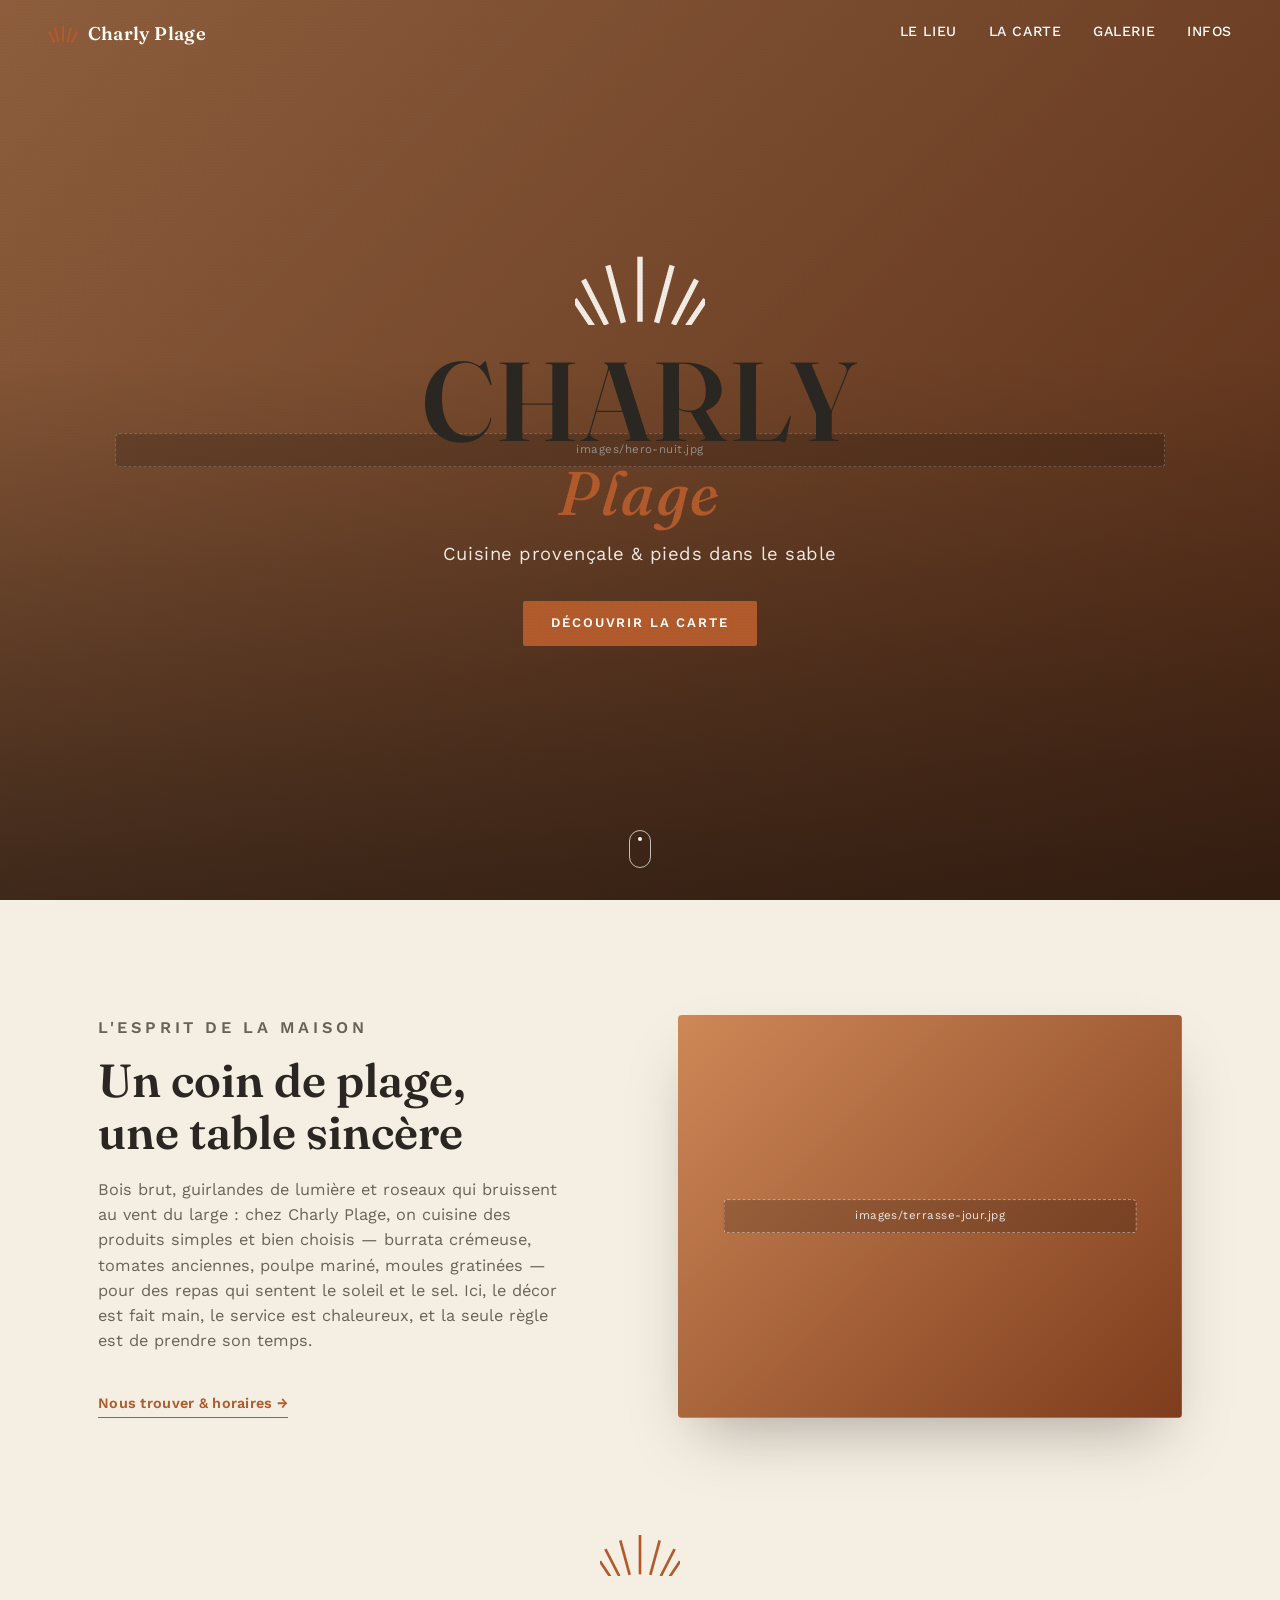
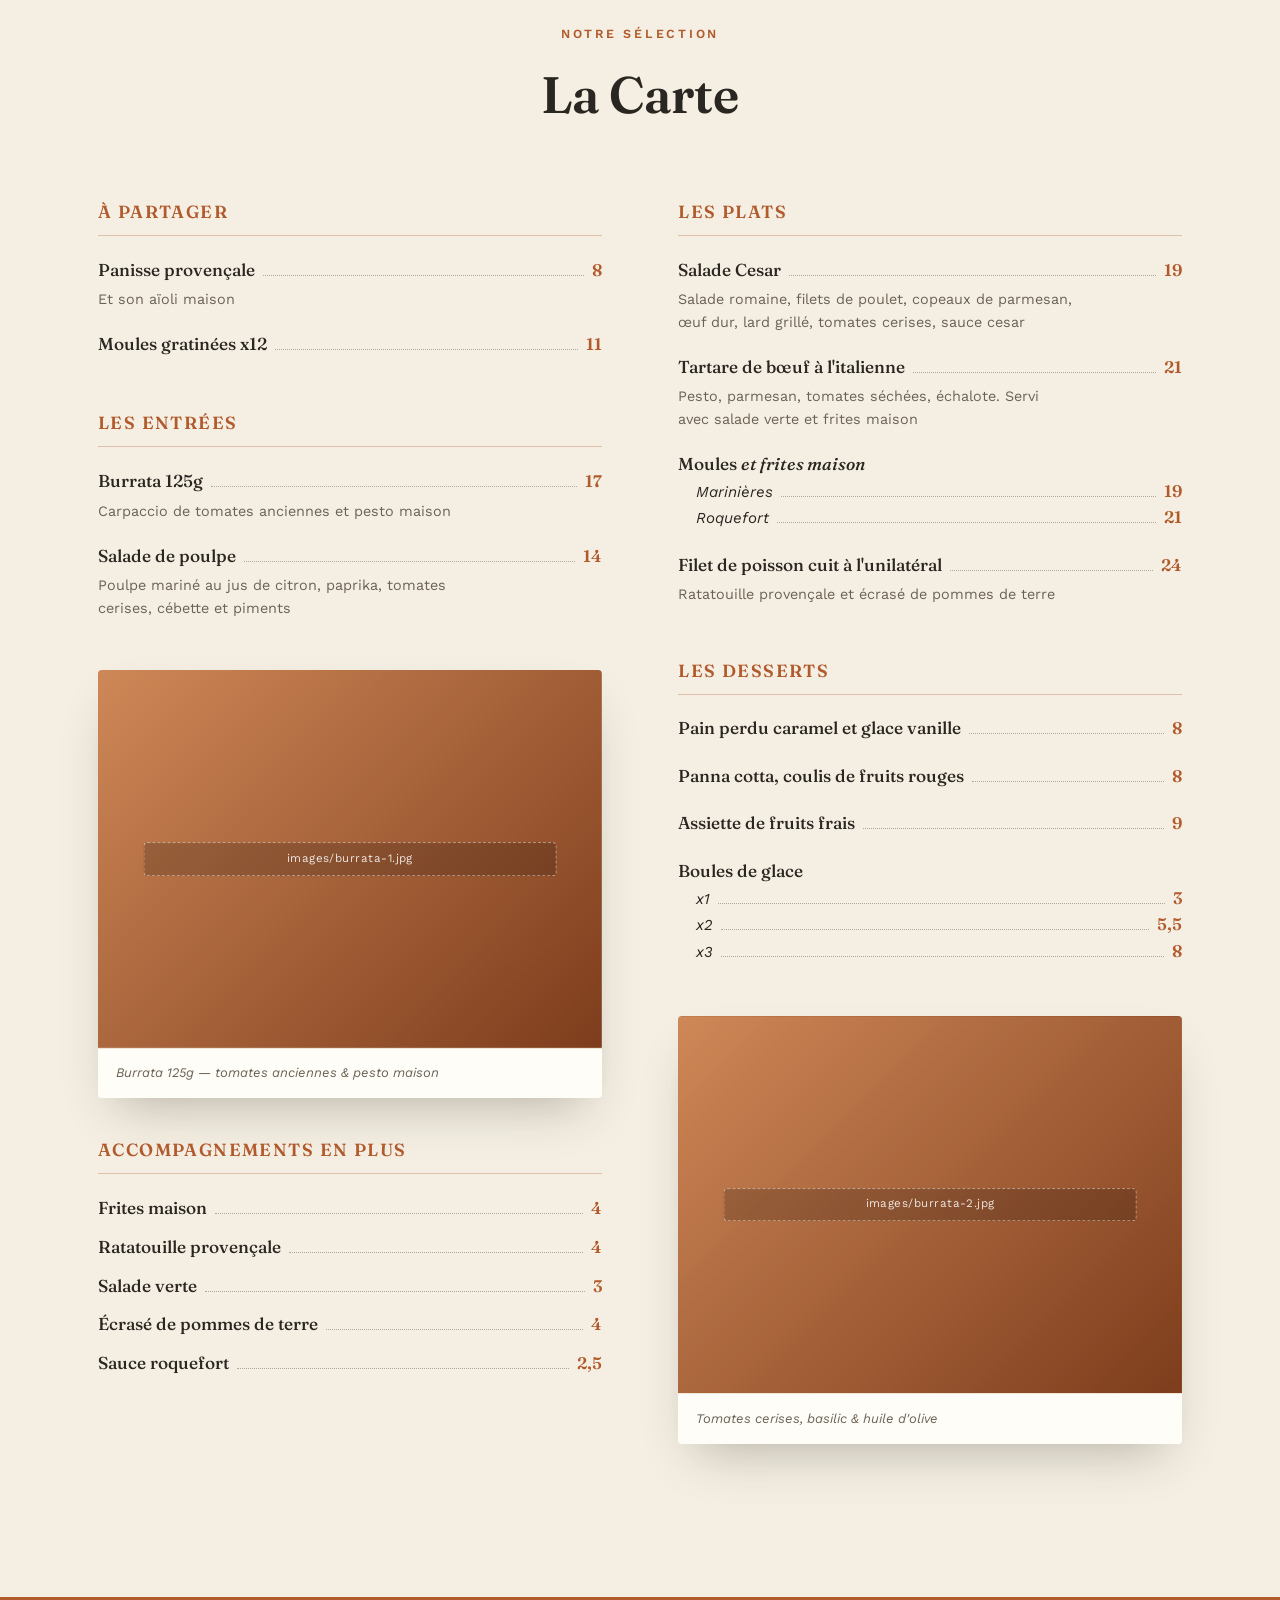
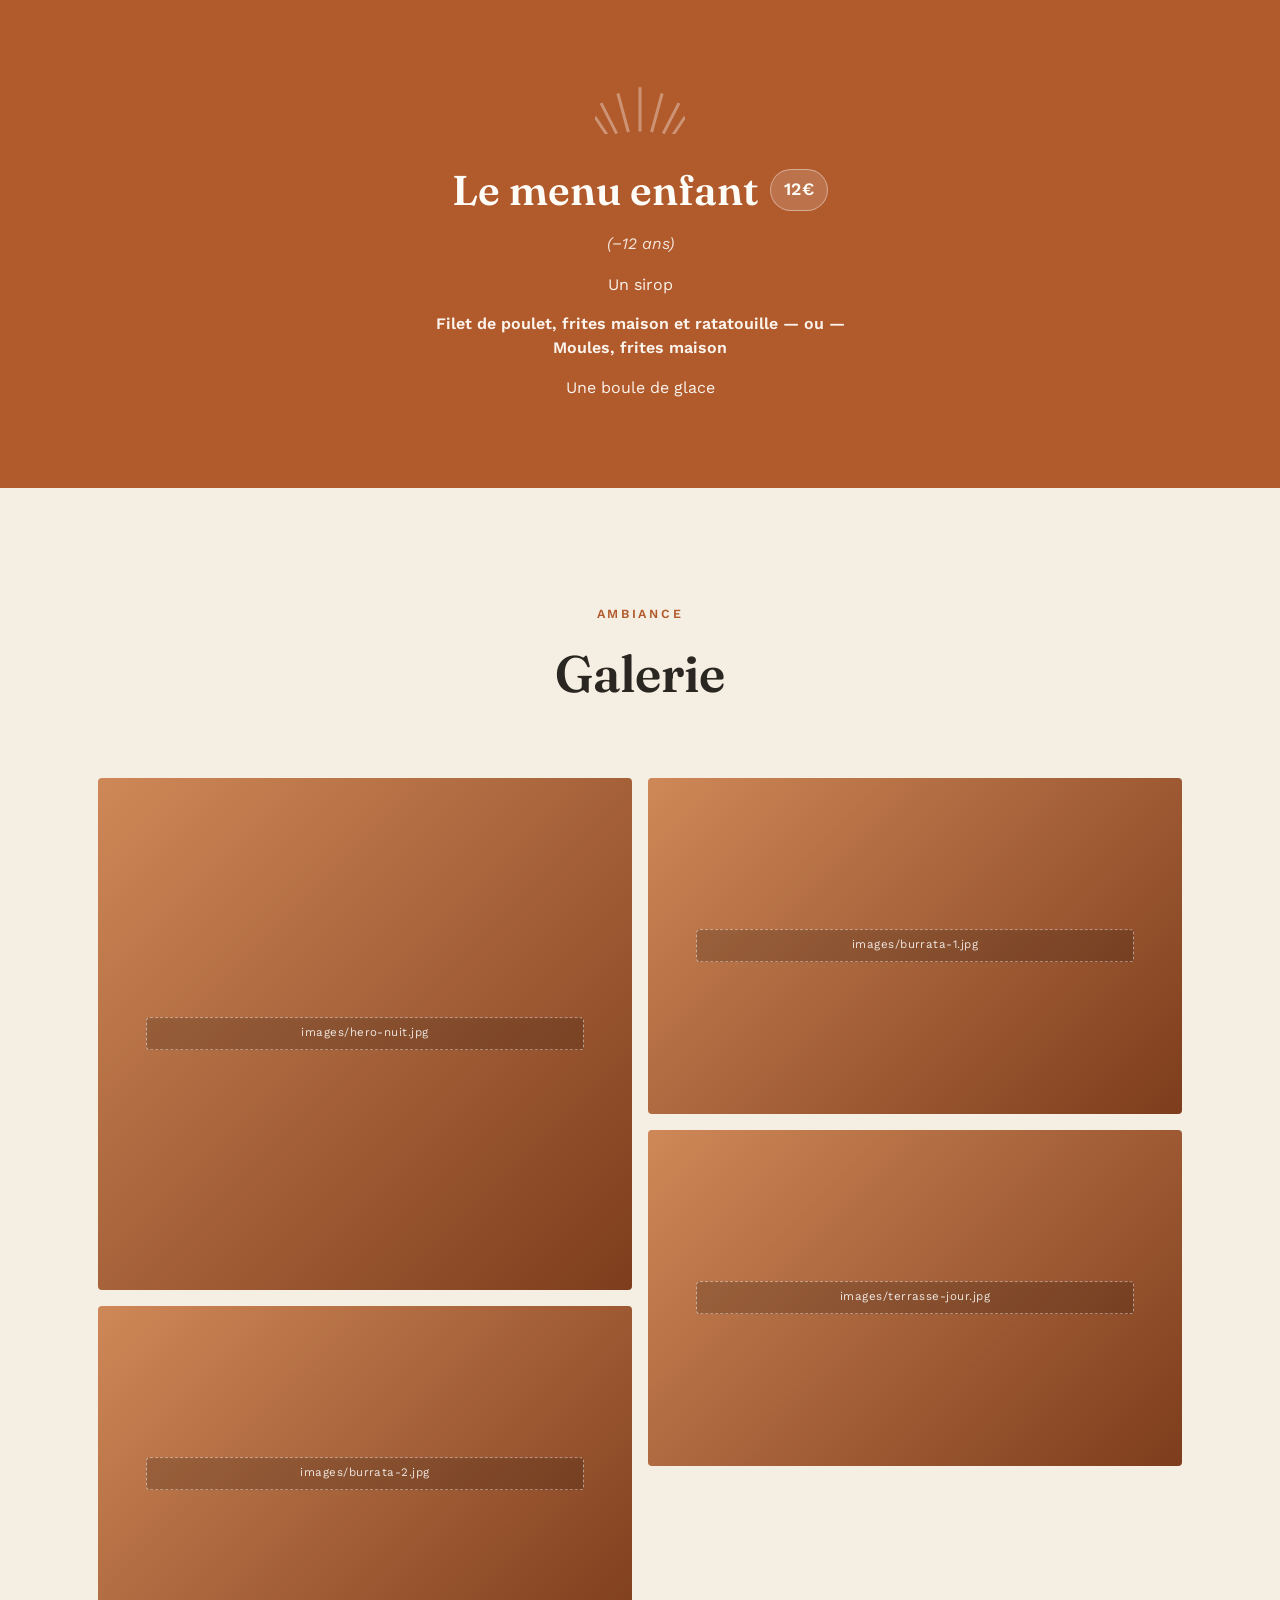
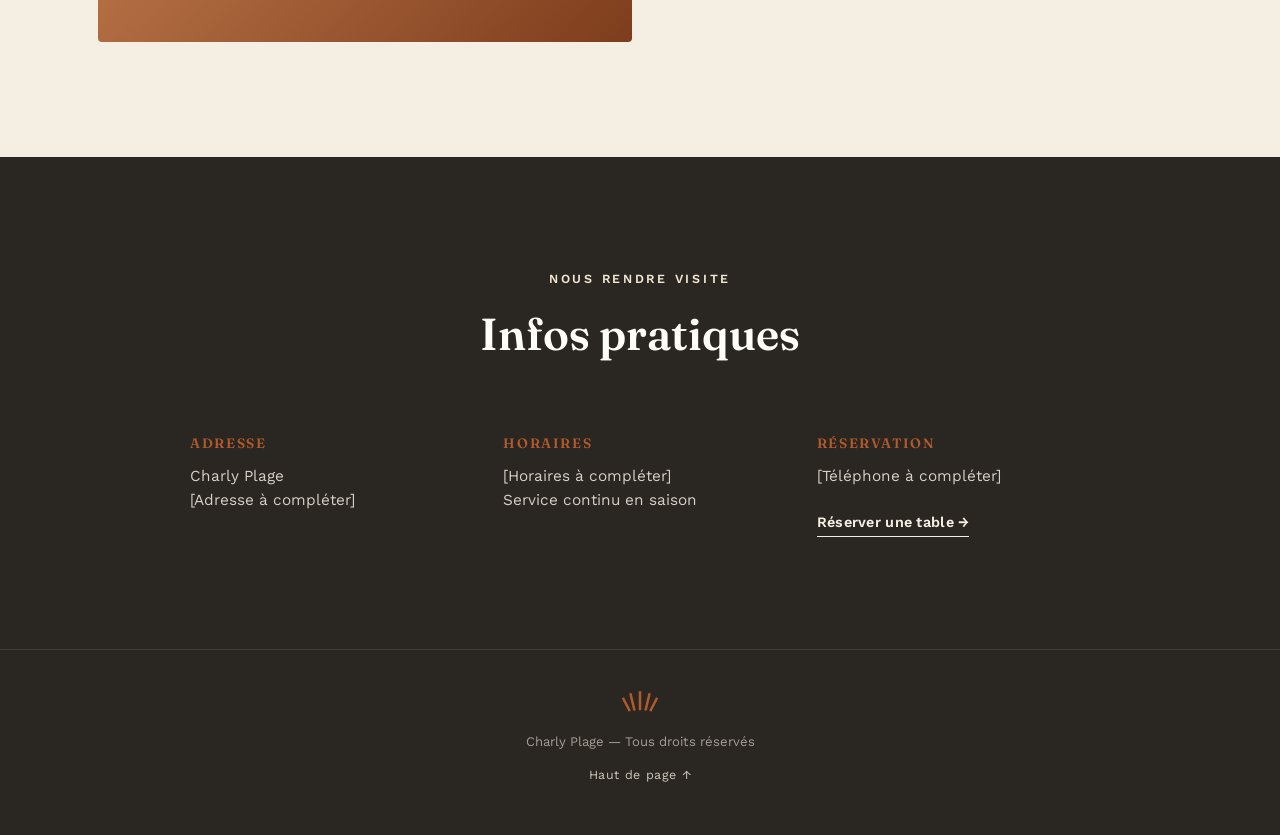
==== index.html @ 1579ff94 "Add Charly Plage restaurant landing page Single-page scrolling site with hero, ambiance, full menu (" ====
<!DOCTYPE html>
<html lang="fr">
<head>
<meta charset="UTF-8">
<meta name="viewport" content="width=device-width, initial-scale=1.0">
<title>Charly Plage — Restaurant de plage</title>
<meta name="description" content="Charly Plage — cuisine provençale les pieds dans le sable. Carte, ambiance et informations pratiques.">
<link rel="preconnect" href="https://fonts.googleapis.com">
<link rel="preconnect" href="https://fonts.gstatic.com" crossorigin>
<link href="https://fonts.googleapis.com/css2?family=Fraunces:opsz,wght@9..144,300;9..144,500;9..144,600;9..144,900&family=Work+Sans:wght@300;400;500;600&display=swap" rel="stylesheet">
<link rel="stylesheet" href="assets/css/style.css">
</head>
<body>

<div class="grain"></div>

<header class="site-header" id="siteHeader">
  <a href="#accueil" class="logo">
    <svg class="logo-sun" viewBox="0 0 100 60" aria-hidden="true">
      <g stroke="currentColor" stroke-width="7" stroke-linecap="square">
        <line x1="50" y1="52" x2="50" y2="6"/>
        <line x1="34" y1="53" x2="24" y2="12"/>
        <line x1="66" y1="53" x2="76" y2="12"/>
        <line x1="20" y1="55" x2="4" y2="24"/>
        <line x1="80" y1="55" x2="96" y2="24"/>
      </g>
    </svg>
    <span>Charly&nbsp;Plage</span>
  </a>
  <nav class="main-nav" id="mainNav">
    <a href="#le-lieu">Le lieu</a>
    <a href="#carte">La carte</a>
    <a href="#galerie">Galerie</a>
    <a href="#infos">Infos</a>
  </nav>
  <button class="nav-toggle" id="navToggle" aria-label="Ouvrir le menu" aria-expanded="false">
    <span></span><span></span><span></span>
  </button>
</header>

<main>

  <!-- HERO -->
  <section class="hero" id="accueil">
    <div class="hero-media ph-image" data-img="images/hero-nuit.jpg"></div>
    <div class="hero-overlay"></div>
    <div class="hero-content reveal">
      <svg class="hero-sun" viewBox="0 0 240 130" aria-hidden="true">
        <g stroke="currentColor" stroke-width="10" stroke-linecap="square">
          <line x1="120" y1="120" x2="120" y2="10"/>
          <line x1="88" y1="122" x2="62" y2="26"/>
          <line x1="152" y1="122" x2="178" y2="26"/>
          <line x1="56" y1="126" x2="18" y2="52"/>
          <line x1="184" y1="126" x2="222" y2="52"/>
          <line x1="30" y1="130" x2="2" y2="88"/>
          <line x1="210" y1="130" x2="238" y2="88"/>
        </g>
      </svg>
      <h1>Charly <span>Plage</span></h1>
      <p class="hero-tagline">Cuisine provençale &amp; pieds dans le sable</p>
      <a href="#carte" class="btn">Découvrir la carte</a>
    </div>
    <a href="#le-lieu" class="scroll-cue" aria-label="Défiler vers le bas"><span></span></a>
  </section>

  <!-- LE LIEU -->
  <section class="intro" id="le-lieu">
    <div class="intro-text reveal">
      <p class="eyebrow">L'esprit de la maison</p>
      <h2>Un coin de plage, <br>une table sincère</h2>
      <p>
        Bois brut, guirlandes de lumière et roseaux qui bruissent au vent du large :
        chez Charly Plage, on cuisine des produits simples et bien choisis — burrata
        crémeuse, tomates anciennes, poulpe mariné, moules gratinées — pour des
        repas qui sentent le soleil et le sel. Ici, le décor est fait main, le service
        est chaleureux, et la seule règle est de prendre son temps.
      </p>
      <a href="#infos" class="link-underline">Nous trouver &amp; horaires →</a>
    </div>
    <div class="intro-media reveal">
      <div class="ph-image" data-img="images/terrasse-jour.jpg"></div>
    </div>
  </section>

  <!-- SUN DIVIDER -->
  <div class="sun-divider reveal">
    <svg viewBox="0 0 240 130" aria-hidden="true">
      <g stroke="currentColor" stroke-width="8" stroke-linecap="square">
        <line x1="120" y1="120" x2="120" y2="10"/>
        <line x1="88" y1="122" x2="62" y2="26"/>
        <line x1="152" y1="122" x2="178" y2="26"/>
        <line x1="56" y1="126" x2="18" y2="52"/>
        <line x1="184" y1="126" x2="222" y2="52"/>
        <line x1="30" y1="130" x2="2" y2="88"/>
        <line x1="210" y1="130" x2="238" y2="88"/>
      </g>
    </svg>
  </div>

  <!-- CARTE -->
  <section class="menu-section" id="carte">
    <div class="menu-heading reveal">
      <p class="eyebrow">Notre sélection</p>
      <h2>La Carte</h2>
    </div>

    <div class="menu-columns">

      <div class="menu-col reveal">

        <div class="menu-group">
          <h3>À partager</h3>
          <ul class="menu-list">
            <li>
              <div class="menu-item-head"><span class="dish">Panisse provençale</span><span class="dots"></span><span class="price">8</span></div>
              <p class="desc">Et son aïoli maison</p>
            </li>
            <li>
              <div class="menu-item-head"><span class="dish">Moules gratinées x12</span><span class="dots"></span><span class="price">11</span></div>
            </li>
          </ul>
        </div>

        <div class="menu-group">
          <h3>Les entrées</h3>
          <ul class="menu-list">
            <li>
              <div class="menu-item-head"><span class="dish">Burrata 125g</span><span class="dots"></span><span class="price">17</span></div>
              <p class="desc">Carpaccio de tomates anciennes et pesto maison</p>
            </li>
            <li>
              <div class="menu-item-head"><span class="dish">Salade de poulpe</span><span class="dots"></span><span class="price">14</span></div>
              <p class="desc">Poulpe mariné au jus de citron, paprika, tomates cerises, cébette et piments</p>
            </li>
          </ul>
        </div>

        <figure class="menu-feature">
          <div class="ph-image" data-img="images/burrata-1.jpg"></div>
          <figcaption>Burrata 125g — tomates anciennes &amp; pesto maison</figcaption>
        </figure>

        <div class="menu-group">
          <h3>Accompagnements en plus</h3>
          <ul class="menu-list menu-list--tight">
            <li><div class="menu-item-head"><span class="dish">Frites maison</span><span class="dots"></span><span class="price">4</span></div></li>
            <li><div class="menu-item-head"><span class="dish">Ratatouille provençale</span><span class="dots"></span><span class="price">4</span></div></li>
            <li><div class="menu-item-head"><span class="dish">Salade verte</span><span class="dots"></span><span class="price">3</span></div></li>
            <li><div class="menu-item-head"><span class="dish">Écrasé de pommes de terre</span><span class="dots"></span><span class="price">4</span></div></li>
            <li><div class="menu-item-head"><span class="dish">Sauce roquefort</span><span class="dots"></span><span class="price">2,5</span></div></li>
          </ul>
        </div>

      </div>

      <div class="menu-col reveal">

        <div class="menu-group">
          <h3>Les plats</h3>
          <ul class="menu-list">
            <li>
              <div class="menu-item-head"><span class="dish">Salade Cesar</span><span class="dots"></span><span class="price">19</span></div>
              <p class="desc">Salade romaine, filets de poulet, copeaux de parmesan, œuf dur, lard grillé, tomates cerises, sauce cesar</p>
            </li>
            <li>
              <div class="menu-item-head"><span class="dish">Tartare de bœuf à l'italienne</span><span class="dots"></span><span class="price">21</span></div>
              <p class="desc">Pesto, parmesan, tomates séchées, échalote. Servi avec salade verte et frites maison</p>
            </li>
            <li>
              <div class="menu-item-head"><span class="dish">Moules <em>et frites maison</em></span></div>
              <div class="menu-item-head sub"><span class="dish">Marinières</span><span class="dots"></span><span class="price">19</span></div>
              <div class="menu-item-head sub"><span class="dish">Roquefort</span><span class="dots"></span><span class="price">21</span></div>
            </li>
            <li>
              <div class="menu-item-head"><span class="dish">Filet de poisson cuit à l'unilatéral</span><span class="dots"></span><span class="price">24</span></div>
              <p class="desc">Ratatouille provençale et écrasé de pommes de terre</p>
            </li>
          </ul>
        </div>

        <div class="menu-group">
          <h3>Les desserts</h3>
          <ul class="menu-list">
            <li><div class="menu-item-head"><span class="dish">Pain perdu caramel et glace vanille</span><span class="dots"></span><span class="price">8</span></div></li>
            <li><div class="menu-item-head"><span class="dish">Panna cotta, coulis de fruits rouges</span><span class="dots"></span><span class="price">8</span></div></li>
            <li><div class="menu-item-head"><span class="dish">Assiette de fruits frais</span><span class="dots"></span><span class="price">9</span></div></li>
            <li>
              <div class="menu-item-head"><span class="dish">Boules de glace</span></div>
              <div class="menu-item-head sub"><span class="dish">x1</span><span class="dots"></span><span class="price">3</span></div>
              <div class="menu-item-head sub"><span class="dish">x2</span><span class="dots"></span><span class="price">5,5</span></div>
              <div class="menu-item-head sub"><span class="dish">x3</span><span class="dots"></span><span class="price">8</span></div>
            </li>
          </ul>
        </div>

        <figure class="menu-feature">
          <div class="ph-image" data-img="images/burrata-2.jpg"></div>
          <figcaption>Tomates cerises, basilic &amp; huile d'olive</figcaption>
        </figure>

      </div>

    </div>
  </section>

  <!-- MENU ENFANT BAND -->
  <section class="kids-band reveal">
    <svg class="kids-sun" viewBox="0 0 240 130" aria-hidden="true">
      <g stroke="currentColor" stroke-width="8" stroke-linecap="square">
        <line x1="120" y1="120" x2="120" y2="10"/>
        <line x1="88" y1="122" x2="62" y2="26"/>
        <line x1="152" y1="122" x2="178" y2="26"/>
        <line x1="56" y1="126" x2="18" y2="52"/>
        <line x1="184" y1="126" x2="222" y2="52"/>
        <line x1="30" y1="130" x2="2" y2="88"/>
        <line x1="210" y1="130" x2="238" y2="88"/>
      </g>
    </svg>
    <h2>Le menu enfant <span class="price-badge">12€</span></h2>
    <p class="kids-sub">(&minus;12 ans)</p>
    <p class="kids-line">Un sirop</p>
    <p class="kids-line kids-or">Filet de poulet, frites maison et ratatouille — ou — Moules, frites maison</p>
    <p class="kids-line">Une boule de glace</p>
  </section>

  <!-- GALERIE -->
  <section class="gallery" id="galerie">
    <div class="menu-heading reveal">
      <p class="eyebrow">Ambiance</p>
      <h2>Galerie</h2>
    </div>
    <div class="gallery-grid">
      <div class="gallery-item tall reveal ph-image" data-img="images/hero-nuit.jpg" data-full="images/hero-nuit.jpg"></div>
      <div class="gallery-item reveal ph-image" data-img="images/burrata-1.jpg" data-full="images/burrata-1.jpg"></div>
      <div class="gallery-item reveal ph-image" data-img="images/terrasse-jour.jpg" data-full="images/terrasse-jour.jpg"></div>
      <div class="gallery-item wide reveal ph-image" data-img="images/burrata-2.jpg" data-full="images/burrata-2.jpg"></div>
    </div>
  </section>

  <!-- INFOS -->
  <section class="infos" id="infos">
    <div class="infos-inner reveal">
      <p class="eyebrow eyebrow--light">Nous rendre visite</p>
      <h2>Infos pratiques</h2>
      <div class="infos-grid">
        <div>
          <h3>Adresse</h3>
          <p>Charly Plage<br>[Adresse à compléter]</p>
        </div>
        <div>
          <h3>Horaires</h3>
          <p>[Horaires à compléter]<br>Service continu en saison</p>
        </div>
        <div>
          <h3>Réservation</h3>
          <p>[Téléphone à compléter]<br><a href="#" class="link-underline link-underline--light">Réserver une table →</a></p>
        </div>
      </div>
    </div>
  </section>

</main>

<footer class="site-footer">
  <svg class="logo-sun" viewBox="0 0 100 60" aria-hidden="true">
    <g stroke="currentColor" stroke-width="7" stroke-linecap="square">
      <line x1="50" y1="52" x2="50" y2="6"/>
      <line x1="34" y1="53" x2="24" y2="12"/>
      <line x1="66" y1="53" x2="76" y2="12"/>
      <line x1="20" y1="55" x2="4" y2="24"/>
      <line x1="80" y1="55" x2="96" y2="24"/>
    </g>
  </svg>
  <p>Charly Plage — Tous droits réservés</p>
  <a href="#accueil" class="back-top">Haut de page ↑</a>
</footer>

<div class="lightbox" id="lightbox">
  <button class="lightbox-close" id="lightboxClose" aria-label="Fermer">&times;</button>
  <img src="" alt="" id="lightboxImg">
</div>

<script src="assets/js/main.js"></script>
</body>
</html>
---- assets/css/style.css ----
/* ========================================================
   Charly Plage — variables & reset
   ======================================================== */
:root{
  --cream:      #F5EFE3;
  --cream-soft: #EFE6D3;
  --paper:      #FBF7EE;
  --rust:       #B15A2C;
  --rust-dark:  #8F4520;
  --ink:        #2A2621;
  --ink-soft:   #6B6255;
  --white:      #FFFDF8;

  --font-display: "Fraunces", Georgia, serif;
  --font-body: "Work Sans", -apple-system, BlinkMacSystemFont, sans-serif;

  --container: 1180px;
}

*, *::before, *::after{ box-sizing: border-box; }

html{ scroll-behavior: smooth; }

body{
  margin: 0;
  background: var(--cream);
  color: var(--ink);
  font-family: var(--font-body);
  font-weight: 400;
  line-height: 1.55;
  -webkit-font-smoothing: antialiased;
  overflow-x: hidden;
}

img{ max-width: 100%; display: block; }

a{ color: inherit; text-decoration: none; }

h1, h2, h3{
  font-family: var(--font-display);
  font-weight: 600;
  margin: 0;
  color: var(--ink);
}

p{ margin: 0 0 1em; }
p:last-child{ margin-bottom: 0; }

.eyebrow{
  font-family: var(--font-body);
  font-size: 0.78rem;
  letter-spacing: 0.22em;
  text-transform: uppercase;
  color: var(--rust);
  font-weight: 600;
  margin: 0 0 0.9em;
}
.eyebrow--light{ color: var(--cream-soft); }

/* subtle paper grain overlay */
.grain{
  position: fixed;
  inset: 0;
  pointer-events: none;
  z-index: 500;
  opacity: 0.035;
  mix-blend-mode: multiply;
  background-image: radial-gradient(circle, #000 1px, transparent 1px);
  background-size: 3px 3px;
}

/* ========================================================
   Placeholder image system
   ======================================================== */
.ph-image{
  position: relative;
  width: 100%;
  height: 100%;
  background:
    linear-gradient(135deg, rgba(255,255,255,0.10), rgba(0,0,0,0.12)),
    linear-gradient(135deg, #C97A44, #8F4520);
  background-size: cover;
  background-position: center;
  overflow: hidden;
}
.ph-image::after{
  content: attr(data-img);
  position: absolute;
  left: 50%; top: 50%;
  transform: translate(-50%, -50%);
  width: 82%;
  text-align: center;
  font-family: var(--font-body);
  font-size: 0.72rem;
  letter-spacing: 0.04em;
  color: rgba(255,255,255,0.85);
  background: rgba(0,0,0,0.18);
  border: 1px dashed rgba(255,255,255,0.5);
  padding: 0.6em 0.8em;
  border-radius: 4px;
  pointer-events: none;
}
/* once the real photo loads, the caption hint fades away */
.ph-image.loaded::after{ display: none; }
.ph-image.loaded{ background-image: var(--bg-url); }

/* ========================================================
   Header
   ======================================================== */
.site-header{
  position: fixed;
  top: 0; left: 0; right: 0;
  z-index: 200;
  display: flex;
  align-items: center;
  justify-content: space-between;
  padding: 1.25rem clamp(1.25rem, 4vw, 3rem);
  transition: background 0.4s ease, padding 0.4s ease, box-shadow 0.4s ease;
}
.site-header.scrolled{
  background: rgba(245, 239, 227, 0.92);
  backdrop-filter: blur(8px);
  padding-top: 0.85rem;
  padding-bottom: 0.85rem;
  box-shadow: 0 1px 0 rgba(42,38,33,0.08);
}

.logo{
  display: flex;
  align-items: center;
  gap: 0.6rem;
  font-family: var(--font-display);
  font-weight: 600;
  font-size: 1.15rem;
  letter-spacing: 0.02em;
  color: var(--white);
  transition: color 0.4s ease;
}
.site-header.scrolled .logo{ color: var(--ink); }
.logo-sun{ width: 30px; height: 18px; color: var(--rust); flex-shrink: 0; }

.main-nav{ display: flex; gap: clamp(1.2rem, 2.5vw, 2.4rem); }
.main-nav a{
  color: var(--white);
  font-size: 0.88rem;
  letter-spacing: 0.04em;
  text-transform: uppercase;
  font-weight: 500;
  position: relative;
  padding-bottom: 4px;
  transition: color 0.4s ease;
}
.site-header.scrolled .main-nav a{ color: var(--ink); }
.main-nav a::after{
  content: "";
  position: absolute;
  left: 0; right: 100%;
  bottom: 0;
  height: 1.5px;
  background: currentColor;
  transition: right 0.3s ease;
}
.main-nav a:hover::after{ right: 0; }

.nav-toggle{
  display: none;
  flex-direction: column;
  justify-content: center;
  gap: 5px;
  width: 32px; height: 32px;
  background: none;
  border: none;
  cursor: pointer;
  padding: 0;
}
.nav-toggle span{
  display: block;
  height: 2px;
  background: var(--white);
  transition: background 0.4s ease, transform 0.3s ease, opacity 0.3s ease;
}
.site-header.scrolled .nav-toggle span{ background: var(--ink); }

/* ========================================================
   Hero
   ======================================================== */
.hero{
  position: relative;
  height: 100svh;
  min-height: 560px;
  display: flex;
  align-items: center;
  justify-content: center;
  overflow: hidden;
}
.hero-media{ position: absolute; inset: 0; }
.hero-overlay{
  position: absolute; inset: 0;
  background: linear-gradient(180deg, rgba(20,16,12,0.35) 0%, rgba(20,16,12,0.35) 40%, rgba(20,16,12,0.72) 100%);
}
.hero-content{
  position: relative;
  z-index: 2;
  text-align: center;
  color: var(--white);
  padding: 0 1.5rem;
}
.hero-sun{
  width: 130px;
  height: auto;
  color: var(--white);
  opacity: 0.9;
  margin: 0 auto 1rem;
}
.hero-content h1{
  font-size: clamp(3.2rem, 10vw, 7rem);
  line-height: 0.95;
  letter-spacing: 0.01em;
  text-transform: uppercase;
}
.hero-content h1 span{
  display: block;
  color: var(--rust);
  font-style: italic;
  font-weight: 500;
  text-transform: none;
  font-size: 0.55em;
  margin-top: 0.15em;
  letter-spacing: 0.04em;
}
.hero-tagline{
  margin: 1.1rem 0 2rem;
  font-size: clamp(0.95rem, 1.6vw, 1.15rem);
  letter-spacing: 0.03em;
  color: rgba(255,253,248,0.9);
}

.btn{
  display: inline-block;
  padding: 0.95em 2.2em;
  background: var(--rust);
  color: var(--white);
  font-size: 0.82rem;
  letter-spacing: 0.14em;
  text-transform: uppercase;
  font-weight: 600;
  border-radius: 2px;
  transition: background 0.3s ease, transform 0.3s ease;
}
.btn:hover{ background: var(--rust-dark); transform: translateY(-2px); }

.scroll-cue{
  position: absolute;
  bottom: 2rem; left: 50%;
  transform: translateX(-50%);
  width: 22px; height: 38px;
  border: 1.5px solid rgba(255,255,255,0.7);
  border-radius: 20px;
  z-index: 2;
}
.scroll-cue span{
  position: absolute;
  top: 6px; left: 50%;
  width: 4px; height: 4px;
  margin-left: -2px;
  background: var(--white);
  border-radius: 50%;
  animation: scrollDown 1.8s ease infinite;
}
@keyframes scrollDown{
  0%{ transform: translateY(0); opacity: 1; }
  70%{ transform: translateY(14px); opacity: 0; }
  100%{ opacity: 0; }
}

/* ========================================================
   Intro / Le lieu
   ======================================================== */
.intro{
  display: grid;
  grid-template-columns: 1fr 1fr;
  align-items: stretch;
  max-width: var(--container);
  margin: 0 auto;
  padding: clamp(4rem, 9vw, 7.5rem) clamp(1.25rem, 4vw, 3rem);
  gap: clamp(2.5rem, 6vw, 5rem);
}
.intro-text{ align-self: center; }
.intro-text h2{
  font-size: clamp(2rem, 4vw, 2.9rem);
  line-height: 1.12;
  margin-bottom: 1.1rem;
}
.intro-text p{ color: var(--ink-soft); font-size: 1.02rem; max-width: 46ch; }
.intro-media{
  min-height: 360px;
  border-radius: 4px;
  overflow: hidden;
  box-shadow: 0 30px 60px -20px rgba(42,38,33,0.35);
}

.link-underline{
  display: inline-block;
  margin-top: 1.4rem;
  font-weight: 600;
  font-size: 0.9rem;
  letter-spacing: 0.02em;
  color: var(--rust);
  border-bottom: 1px solid currentColor;
  padding-bottom: 2px;
}
.link-underline--light{ color: var(--cream); }

/* sun divider between sections */
.sun-divider{
  display: flex;
  justify-content: center;
  color: var(--rust);
  opacity: 0.85;
  margin: 0 auto clamp(2rem, 5vw, 3rem);
}
.sun-divider svg{ width: 80px; height: auto; }

/* ========================================================
   Menu section
   ======================================================== */
.menu-section{
  max-width: var(--container);
  margin: 0 auto;
  padding: 0 clamp(1.25rem, 4vw, 3rem) clamp(5rem, 9vw, 8rem);
}
.menu-heading{ text-align: center; margin-bottom: clamp(2.5rem, 6vw, 4rem); }
.menu-heading h2{ font-size: clamp(2.1rem, 4.5vw, 3.2rem); }

.menu-columns{
  display: grid;
  grid-template-columns: 1fr 1fr;
  gap: clamp(2.5rem, 6vw, 5rem);
}

.menu-group{ margin-bottom: clamp(2.4rem, 5vw, 3.2rem); }
.menu-group h3{
  font-size: 1.1rem;
  text-transform: uppercase;
  letter-spacing: 0.08em;
  color: var(--rust);
  border-bottom: 1px solid rgba(177,90,44,0.3);
  padding-bottom: 0.6rem;
  margin-bottom: 1.3rem;
}

.menu-list{ list-style: none; margin: 0; padding: 0; }
.menu-list li{ margin-bottom: 1.3rem; }
.menu-list li:last-child{ margin-bottom: 0; }
.menu-list--tight li{ margin-bottom: 0.75rem; }

.menu-item-head{
  display: flex;
  align-items: baseline;
  gap: 0.5rem;
}
.menu-item-head.sub{ padding-left: 1.1rem; }
.menu-item-head.sub .dish{ font-weight: 400; font-style: italic; font-family: var(--font-body); font-size: 0.95rem; }

.dish{
  font-family: var(--font-display);
  font-weight: 500;
  font-size: 1.08rem;
  color: var(--ink);
  white-space: nowrap;
}
.dots{
  flex: 1;
  border-bottom: 1.5px dotted rgba(42,38,33,0.35);
  margin-bottom: 0.32em;
}
.price{
  font-family: var(--font-display);
  font-weight: 600;
  font-size: 1.05rem;
  color: var(--rust);
}
.desc{
  color: var(--ink-soft);
  font-size: 0.9rem;
  margin-top: 0.3rem;
  max-width: 44ch;
}

.menu-feature{
  margin: 2.4rem 0;
  border-radius: 4px;
  overflow: hidden;
  box-shadow: 0 24px 48px -18px rgba(42,38,33,0.3);
}
.menu-feature .ph-image{ aspect-ratio: 4 / 3; }
.menu-feature figcaption{
  background: var(--white);
  padding: 0.9rem 1.1rem;
  font-size: 0.82rem;
  font-style: italic;
  color: var(--ink-soft);
  border-top: 1px solid var(--cream-soft);
}

/* ========================================================
   Kids band
   ======================================================== */
.kids-band{
  position: relative;
  background: var(--rust);
  color: var(--white);
  text-align: center;
  padding: clamp(3.5rem, 8vw, 5.5rem) 1.5rem;
  overflow: hidden;
}
.kids-sun{
  width: 90px;
  color: rgba(255,255,255,0.35);
  margin: 0 auto 1rem;
}
.kids-band h2{
  color: var(--white);
  font-size: clamp(1.8rem, 4vw, 2.6rem);
  display: flex;
  align-items: center;
  justify-content: center;
  gap: 0.7rem;
  flex-wrap: wrap;
}
.price-badge{
  font-family: var(--font-body);
  font-size: 0.42em;
  letter-spacing: 0.04em;
  background: rgba(255,255,255,0.15);
  border: 1px solid rgba(255,255,255,0.4);
  padding: 0.35em 0.7em;
  border-radius: 30px;
  font-weight: 600;
}
.kids-sub{
  font-style: italic;
  opacity: 0.85;
  margin-top: 0.6rem;
}
.kids-line{
  max-width: 42ch;
  margin: 0.9rem auto 0;
  font-size: 1rem;
  color: rgba(255,253,248,0.95);
}
.kids-or{ font-weight: 600; }

/* ========================================================
   Gallery
   ======================================================== */
.gallery{
  max-width: var(--container);
  margin: 0 auto;
  padding: clamp(5rem, 9vw, 8rem) clamp(1.25rem, 4vw, 3rem);
}
.gallery-grid{
  display: grid;
  grid-template-columns: repeat(4, 1fr);
  grid-auto-rows: 160px;
  gap: 1rem;
}
.gallery-item{
  grid-column: span 2;
  grid-row: span 2;
  border-radius: 4px;
  overflow: hidden;
  cursor: pointer;
  transition: transform 0.4s ease, box-shadow 0.4s ease;
}
.gallery-item:hover{ transform: translateY(-4px); box-shadow: 0 20px 40px -16px rgba(42,38,33,0.35); }
.gallery-item.tall{ grid-row: span 3; }
.gallery-item.wide{ grid-column: span 2; }

/* ========================================================
   Infos
   ======================================================== */
.infos{
  background: var(--ink);
  color: var(--cream);
  padding: clamp(4.5rem, 9vw, 7rem) clamp(1.25rem, 4vw, 3rem);
}
.infos-inner{ max-width: var(--container); margin: 0 auto; text-align: center; }
.infos h2{ color: var(--white); font-size: clamp(2rem, 4vw, 2.8rem); margin-bottom: clamp(2.5rem, 6vw, 4rem); }
.infos-grid{
  display: grid;
  grid-template-columns: repeat(3, 1fr);
  gap: 2.5rem;
  text-align: left;
  max-width: 900px;
  margin: 0 auto;
}
.infos-grid h3{
  color: var(--rust);
  font-size: 0.85rem;
  text-transform: uppercase;
  letter-spacing: 0.12em;
  margin-bottom: 0.7rem;
}
.infos-grid p{ color: rgba(245,239,227,0.85); font-size: 0.96rem; }

/* ========================================================
   Footer
   ======================================================== */
.site-footer{
  background: var(--ink);
  color: rgba(245,239,227,0.6);
  text-align: center;
  padding: 2.5rem 1.5rem 3rem;
  border-top: 1px solid rgba(245,239,227,0.1);
}
.site-footer .logo-sun{ width: 36px; height: 22px; color: var(--rust); margin: 0 auto 0.8rem; }
.site-footer p{ font-size: 0.82rem; margin-bottom: 0.6rem; }
.back-top{ font-size: 0.78rem; letter-spacing: 0.05em; color: var(--cream); opacity: 0.8; }
.back-top:hover{ opacity: 1; }

/* ========================================================
   Lightbox
   ======================================================== */
.lightbox{
  position: fixed;
  inset: 0;
  background: rgba(20,16,12,0.92);
  display: none;
  align-items: center;
  justify-content: center;
  z-index: 999;
  padding: 3rem 1.5rem;
}
.lightbox.open{ display: flex; }
.lightbox img{
  max-width: 100%;
  max-height: 85vh;
  border-radius: 4px;
  box-shadow: 0 30px 80px rgba(0,0,0,0.5);
}
.lightbox-close{
  position: absolute;
  top: 1.5rem; right: 1.8rem;
  background: none;
  border: none;
  color: var(--white);
  font-size: 2.2rem;
  line-height: 1;
  cursor: pointer;
}

/* ========================================================
   Scroll reveal
   ======================================================== */
.reveal{
  opacity: 0;
  transform: translateY(28px);
  transition: opacity 0.8s ease, transform 0.8s ease;
}
.reveal.in-view{ opacity: 1; transform: translateY(0); }

/* ========================================================
   Responsive
   ======================================================== */
@media (max-width: 900px){
  .intro, .menu-columns, .infos-grid{ grid-template-columns: 1fr; }
  .intro{ padding-top: 4.5rem; padding-bottom: 4.5rem; }
  .intro-media{ min-height: 280px; order: -1; }
  .gallery-grid{ grid-template-columns: repeat(2, 1fr); grid-auto-rows: 200px; }
  .gallery-item.tall{ grid-row: span 2; }
  .infos-grid{ gap: 2.2rem; text-align: center; }

  .main-nav{
    position: fixed;
    top: 0; right: 0;
    height: 100vh;
    width: min(78vw, 320px);
    background: var(--ink);
    flex-direction: column;
    align-items: flex-start;
    justify-content: center;
    gap: 2rem;
    padding: 2rem 2.5rem;
    transform: translateX(100%);
    transition: transform 0.4s ease;
    z-index: 150;
  }
  .main-nav.open{ transform: translateX(0); }
  .main-nav a{ color: var(--cream) !important; font-size: 1.1rem; }
  .nav-toggle{ display: flex; z-index: 210; }
  .nav-toggle.open span:nth-child(1){ transform: translateY(7px) rotate(45deg); }
  .nav-toggle.open span:nth-child(2){ opacity: 0; }
  .nav-toggle.open span:nth-child(3){ transform: translateY(-7px) rotate(-45deg); }
  .nav-toggle.open span{ background: var(--white); }
}

@media (max-width: 560px){
  .gallery-grid{ grid-template-columns: 1fr; grid-auto-rows: 240px; }
  .gallery-item, .gallery-item.tall, .gallery-item.wide{ grid-column: span 1; grid-row: span 1; }
  .menu-item-head{ flex-wrap: wrap; }
  .dish{ white-space: normal; }
}
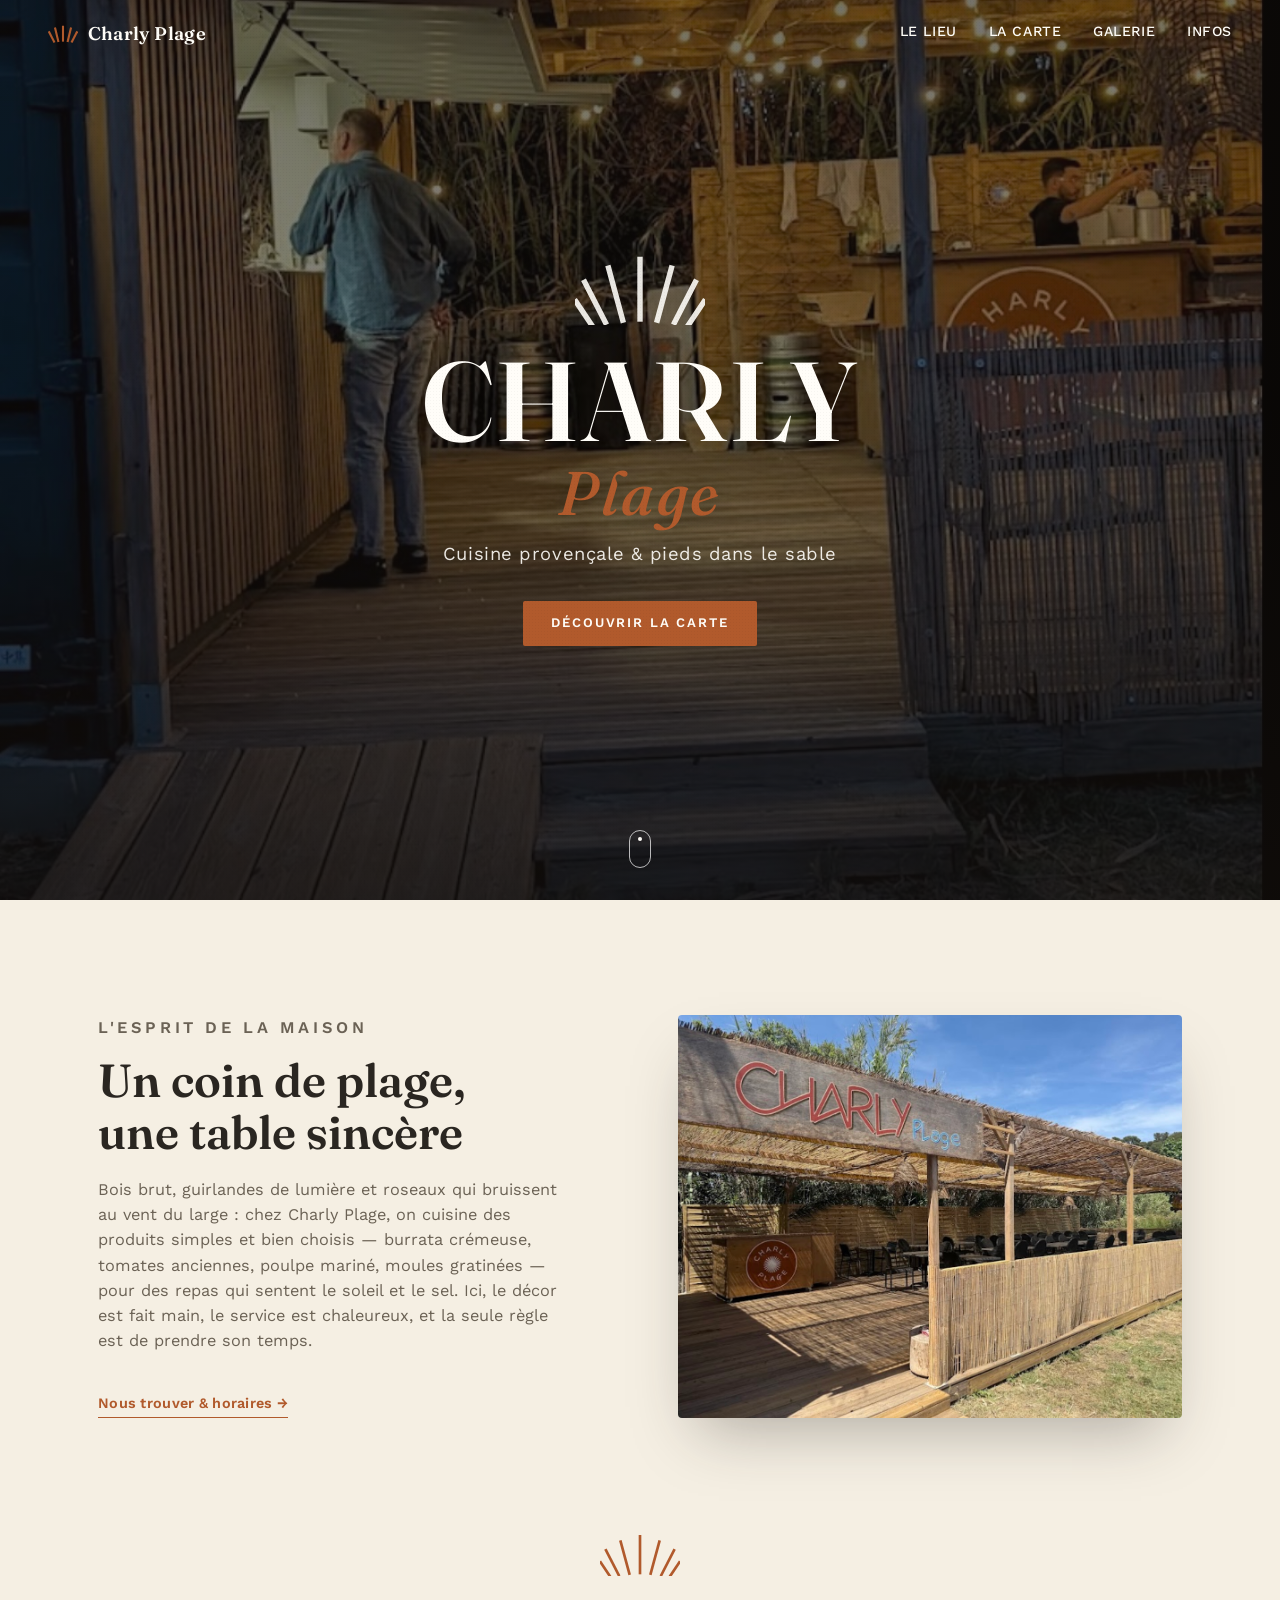
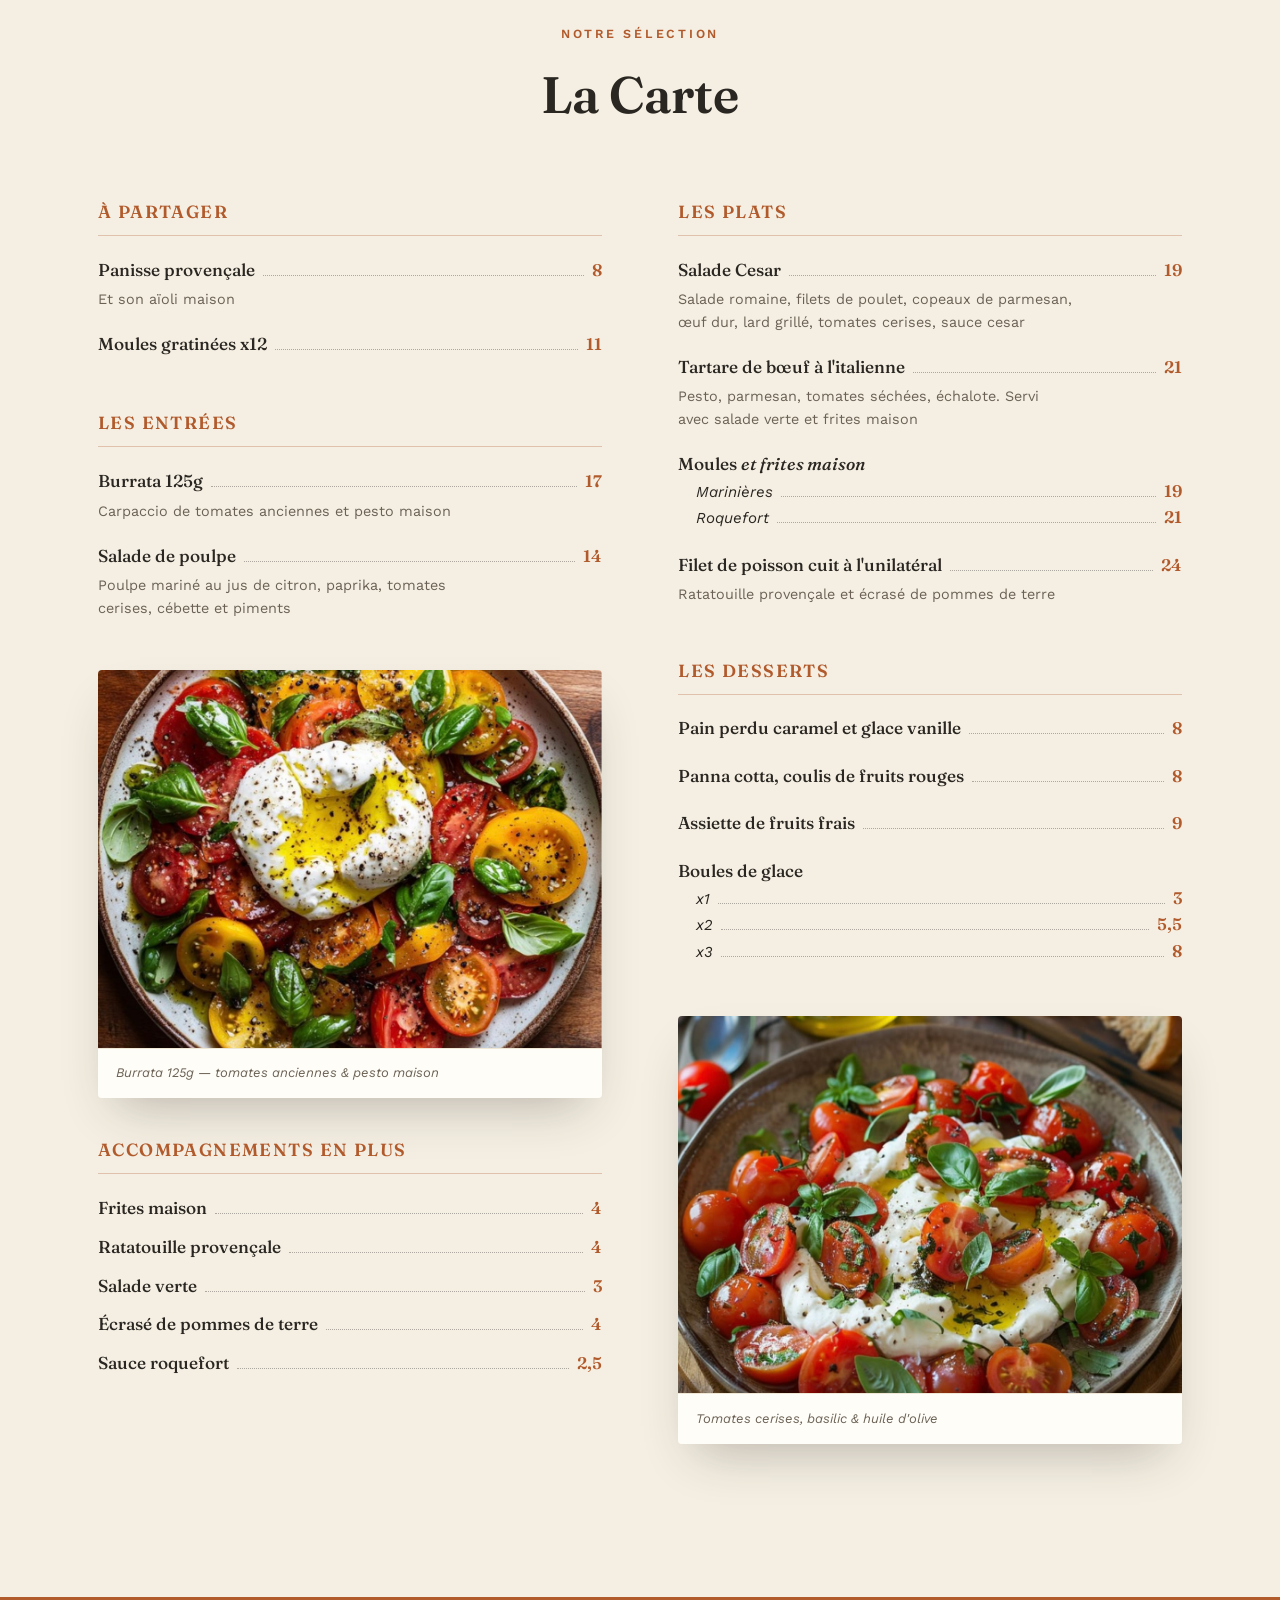
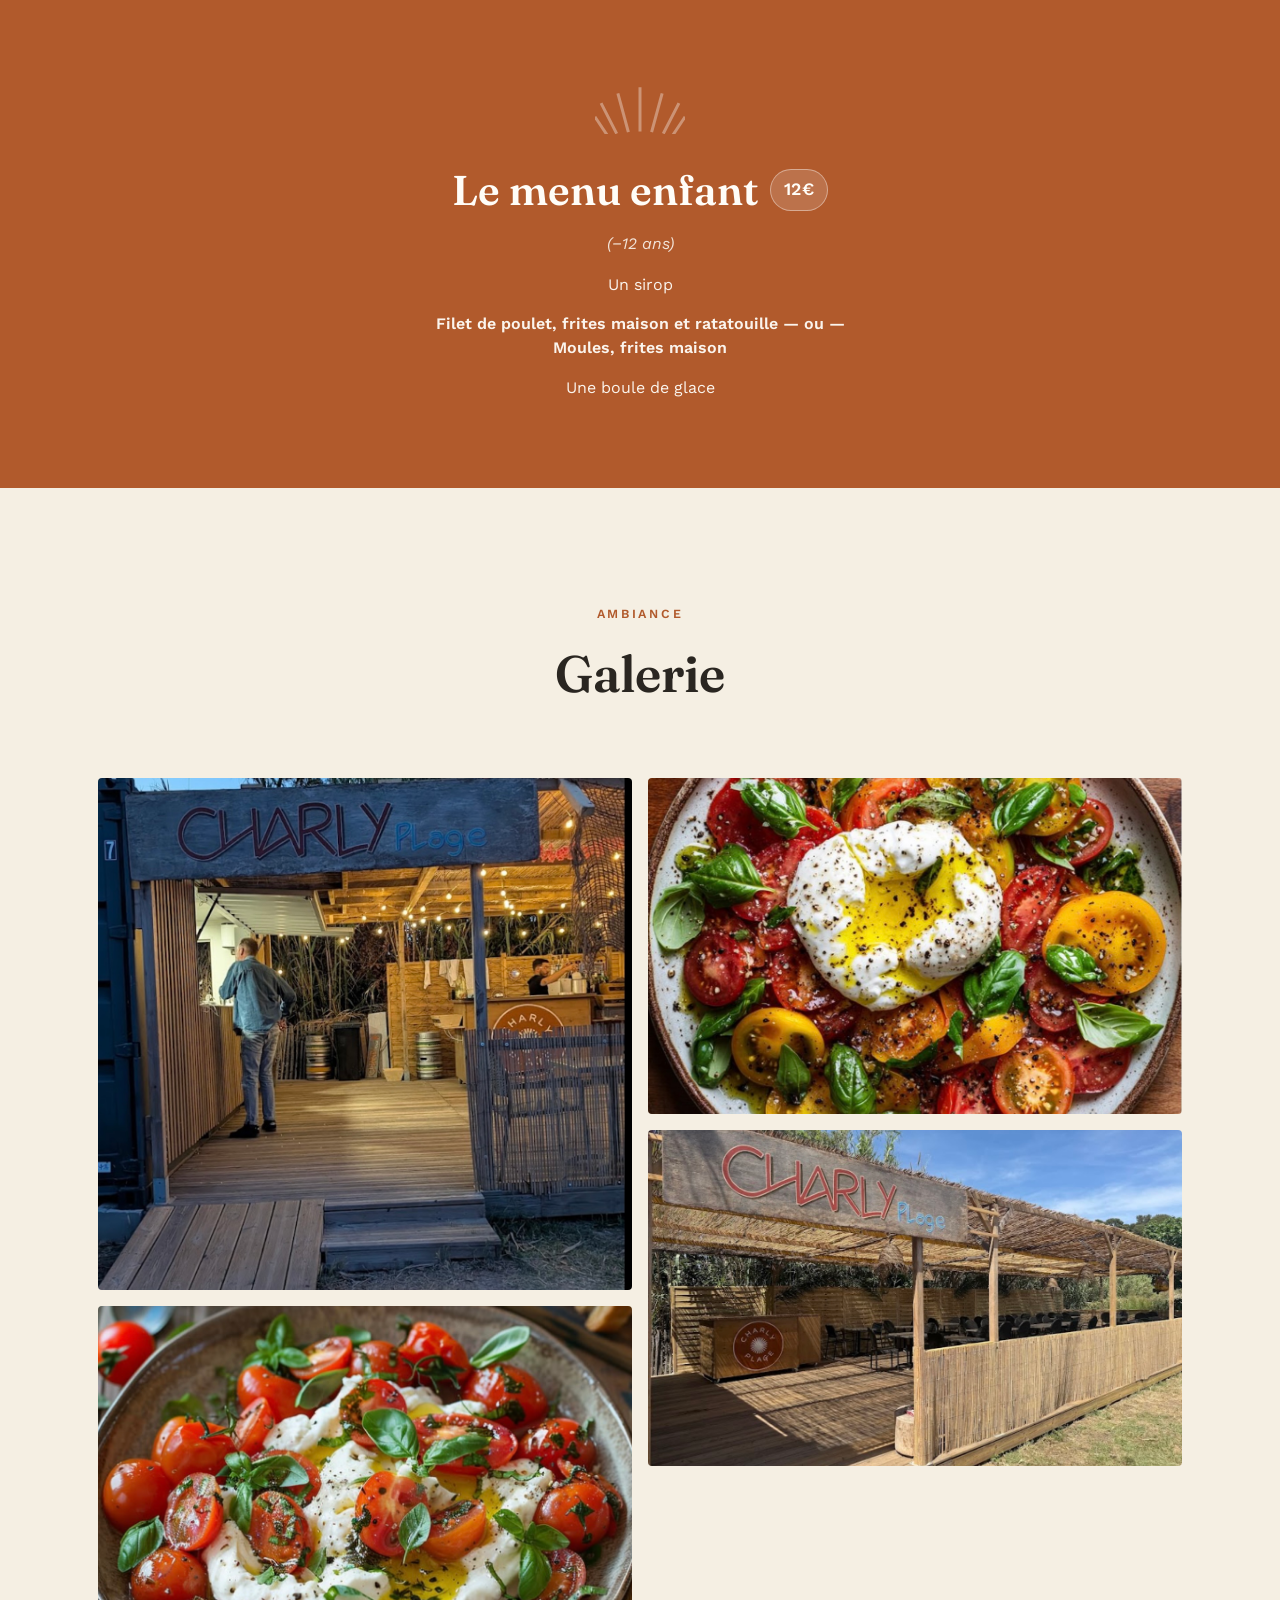
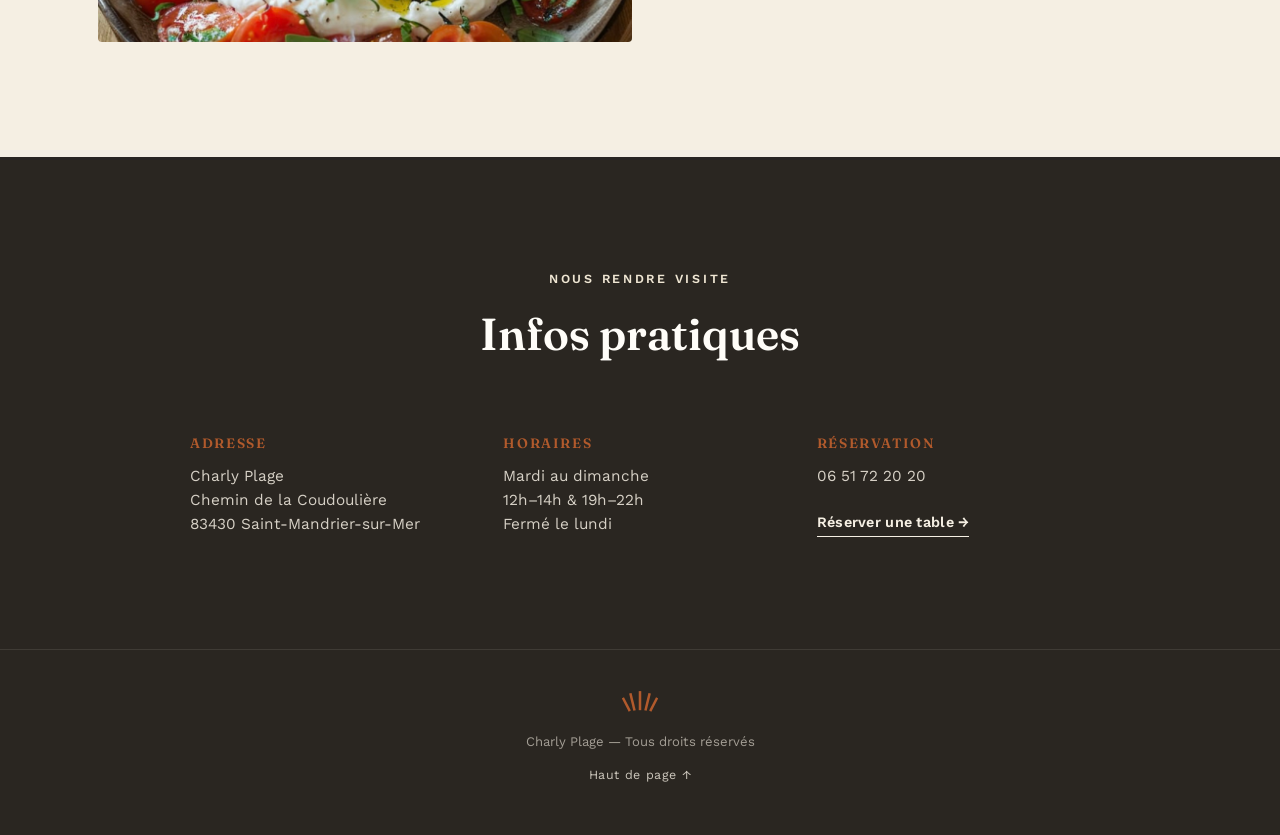
==== commit c94dd1d9: "Add real address, hours and phone to infos section" ====
--- a/index.html
+++ b/index.html
@@ -245,15 +245,15 @@
       <div class="infos-grid">
         <div>
           <h3>Adresse</h3>
-          <p>Charly Plage<br>[Adresse à compléter]</p>
+          <p>Charly Plage<br>Chemin de la Coudoulière<br>83430 Saint-Mandrier-sur-Mer</p>
         </div>
         <div>
           <h3>Horaires</h3>
-          <p>[Horaires à compléter]<br>Service continu en saison</p>
+          <p>Mardi au dimanche<br>12h–14h &amp; 19h–22h<br>Fermé le lundi</p>
         </div>
         <div>
           <h3>Réservation</h3>
-          <p>[Téléphone à compléter]<br><a href="#" class="link-underline link-underline--light">Réserver une table →</a></p>
+          <p>06 51 72 20 20<br><a href="tel:+33651722020" class="link-underline link-underline--light">Réserver une table →</a></p>
         </div>
       </div>
     </div>
--- a/assets/css/style.css
+++ b/assets/css/style.css
@@ -102,7 +102,6 @@
 }
 /* once the real photo loads, the caption hint fades away */
 .ph-image.loaded::after{ display: none; }
-.ph-image.loaded{ background-image: var(--bg-url); }
 
 /* ========================================================
    Header
@@ -193,10 +192,10 @@
   justify-content: center;
   overflow: hidden;
 }
-.hero-media{ position: absolute; inset: 0; }
+.hero-media{ position: absolute; inset: 0; background-position: center 62% !important; }
 .hero-overlay{
   position: absolute; inset: 0;
-  background: linear-gradient(180deg, rgba(20,16,12,0.35) 0%, rgba(20,16,12,0.35) 40%, rgba(20,16,12,0.72) 100%);
+  background: linear-gradient(180deg, rgba(18,14,11,0.58) 0%, rgba(18,14,11,0.5) 45%, rgba(18,14,11,0.8) 100%);
 }
 .hero-content{
   position: relative;
@@ -217,6 +216,8 @@
   line-height: 0.95;
   letter-spacing: 0.01em;
   text-transform: uppercase;
+  color: var(--white);
+  text-shadow: 0 4px 24px rgba(0,0,0,0.35);
 }
 .hero-content h1 span{
   display: block;
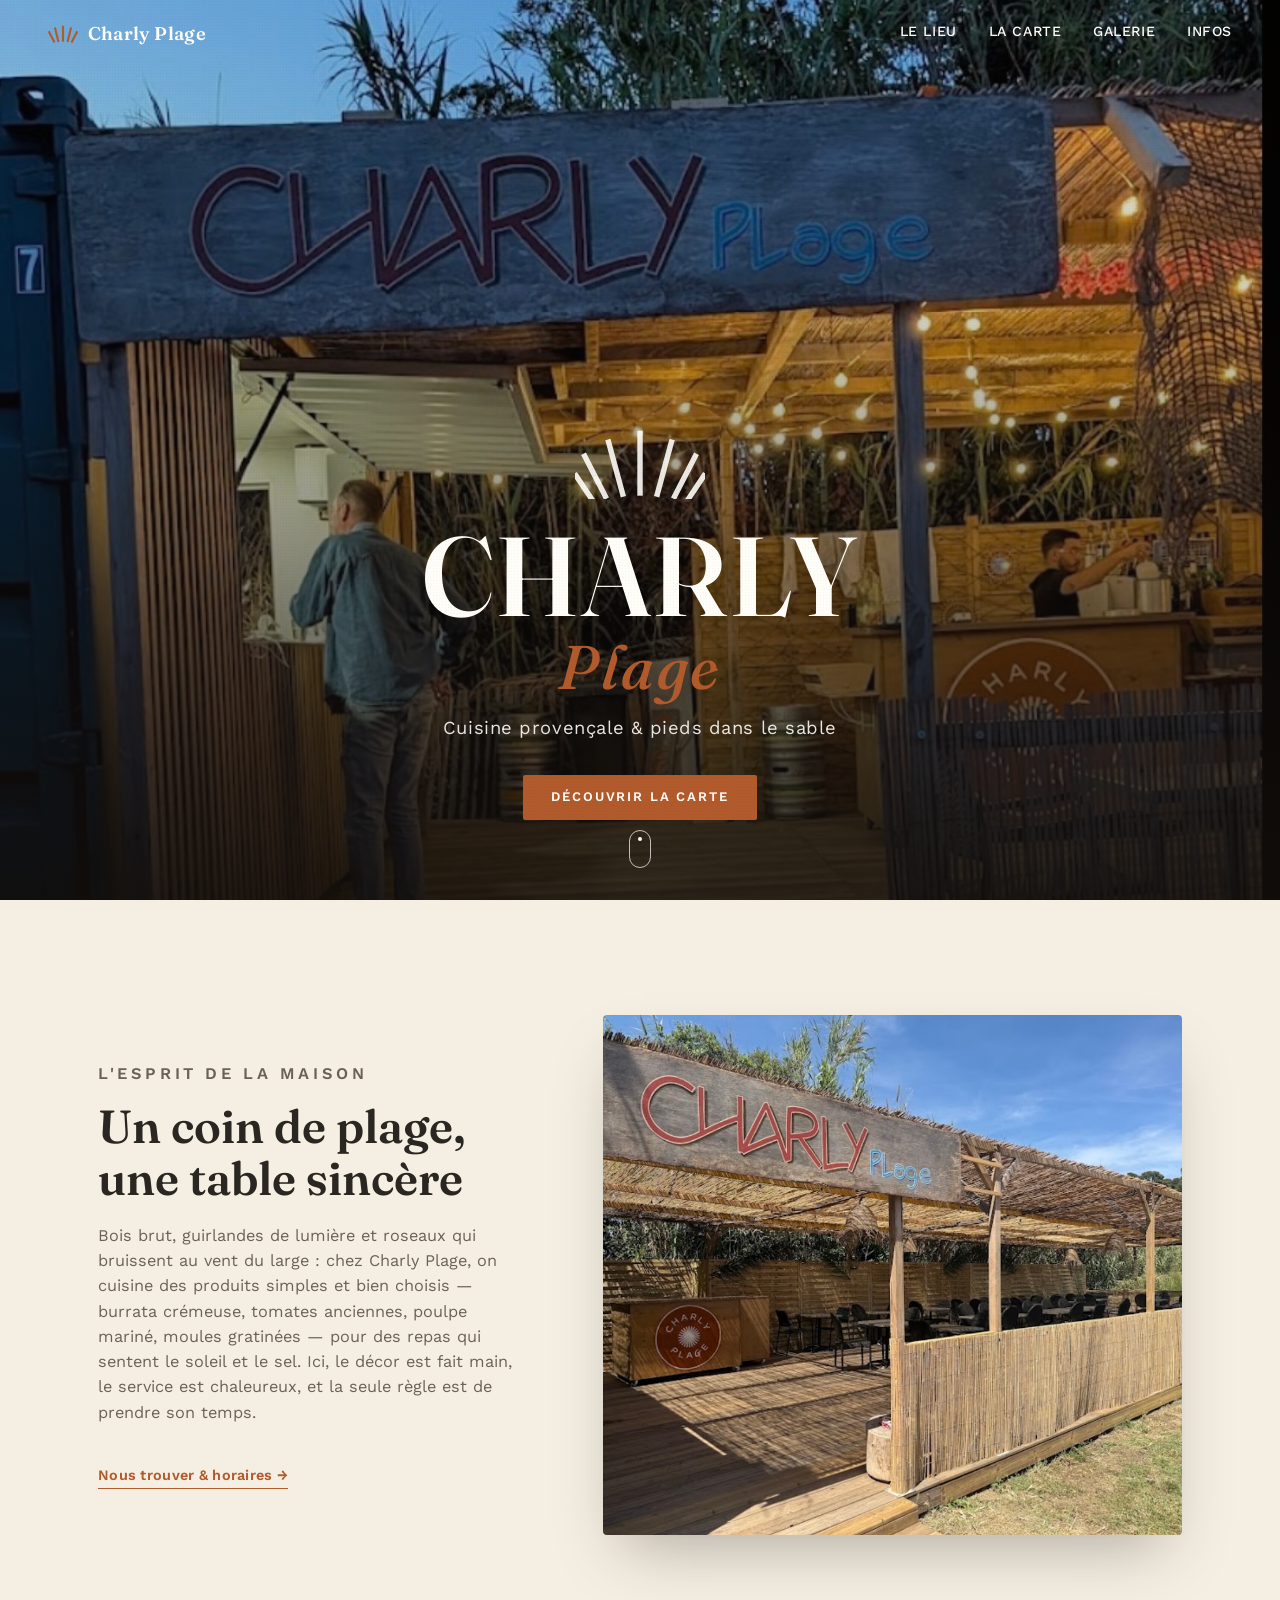
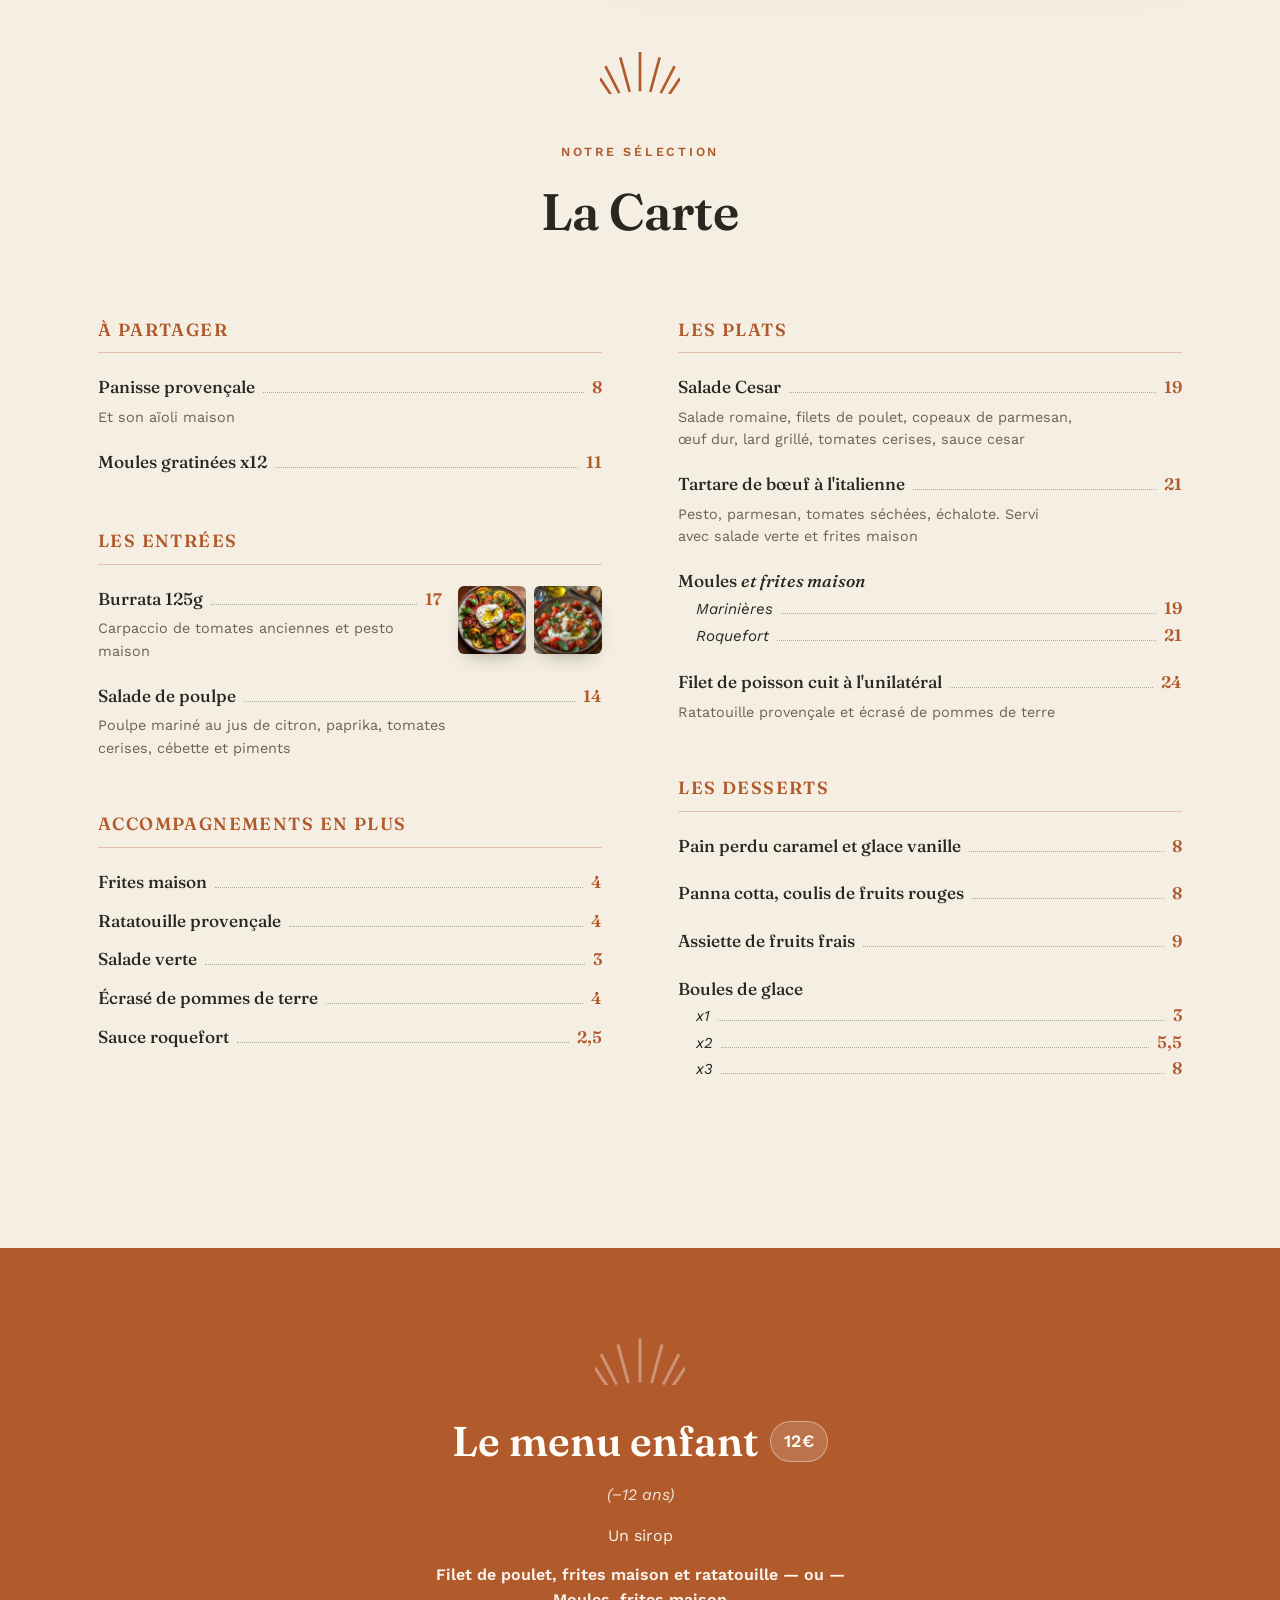
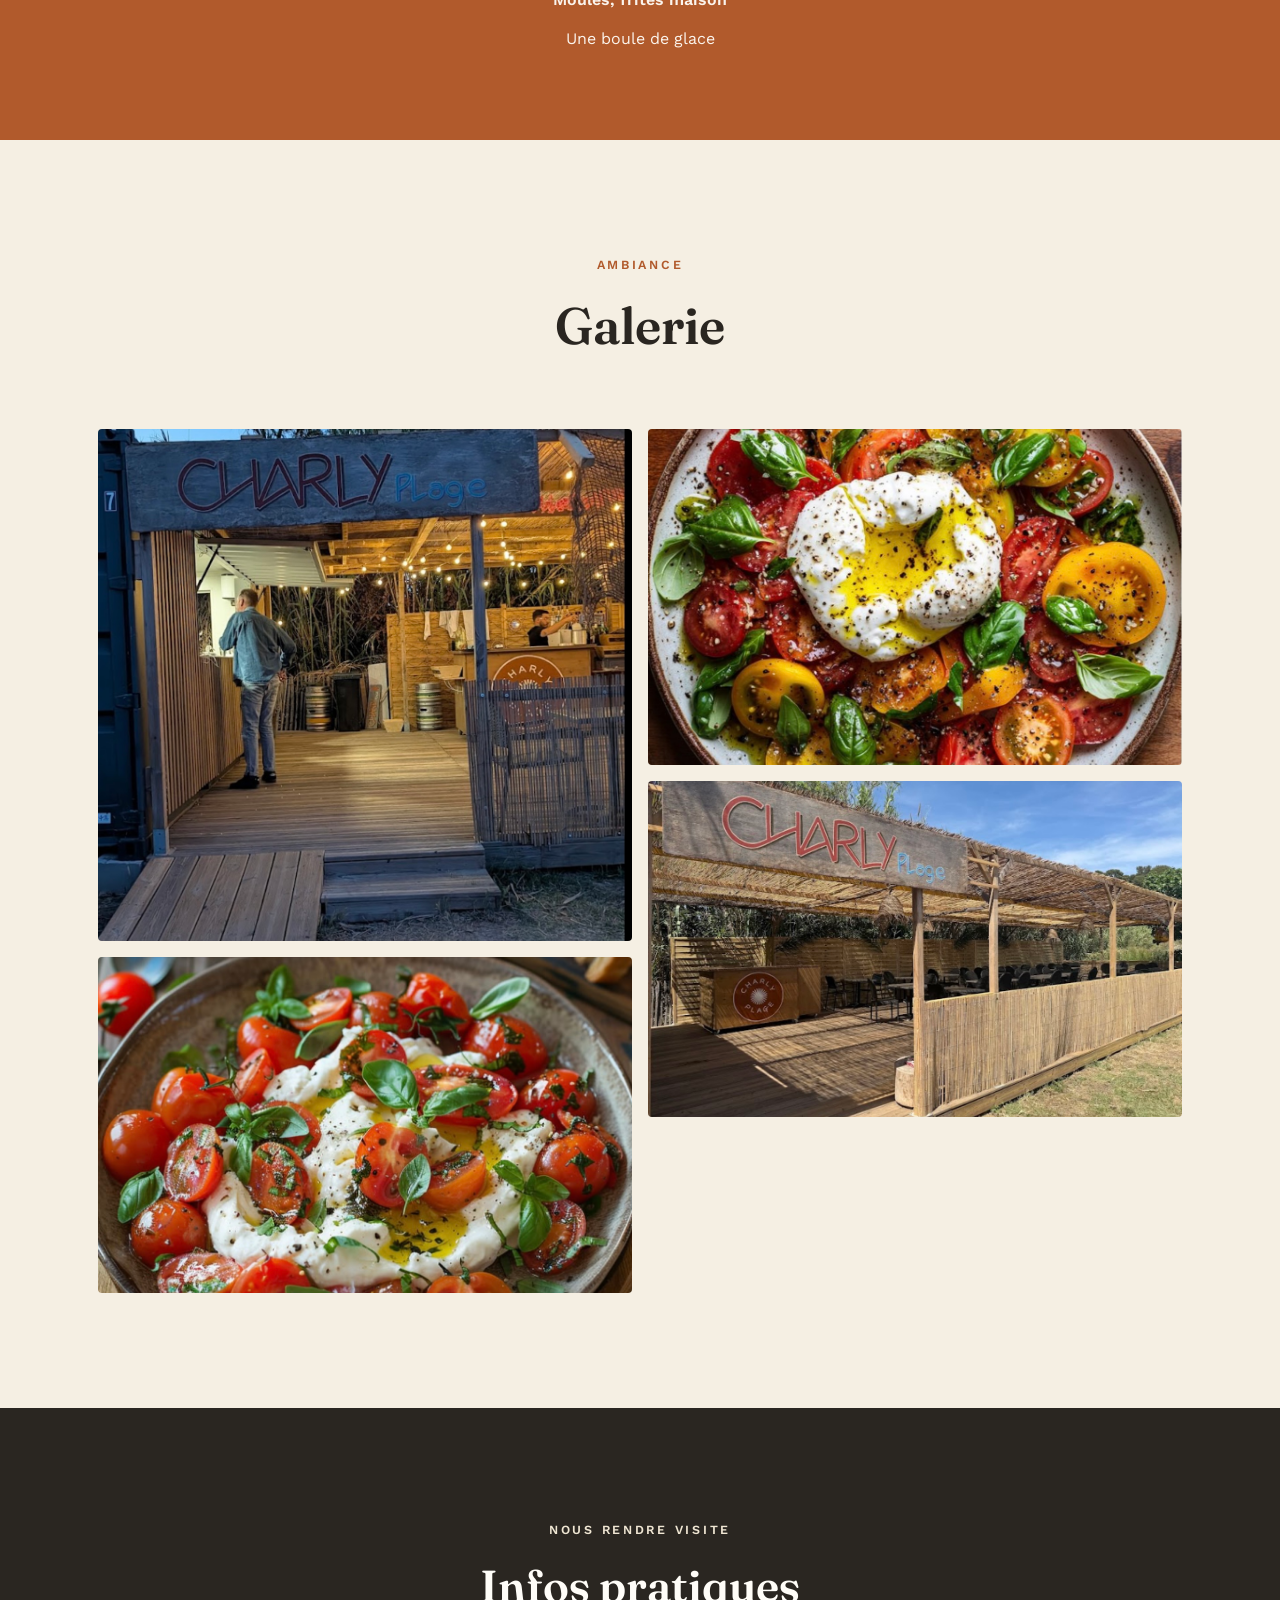
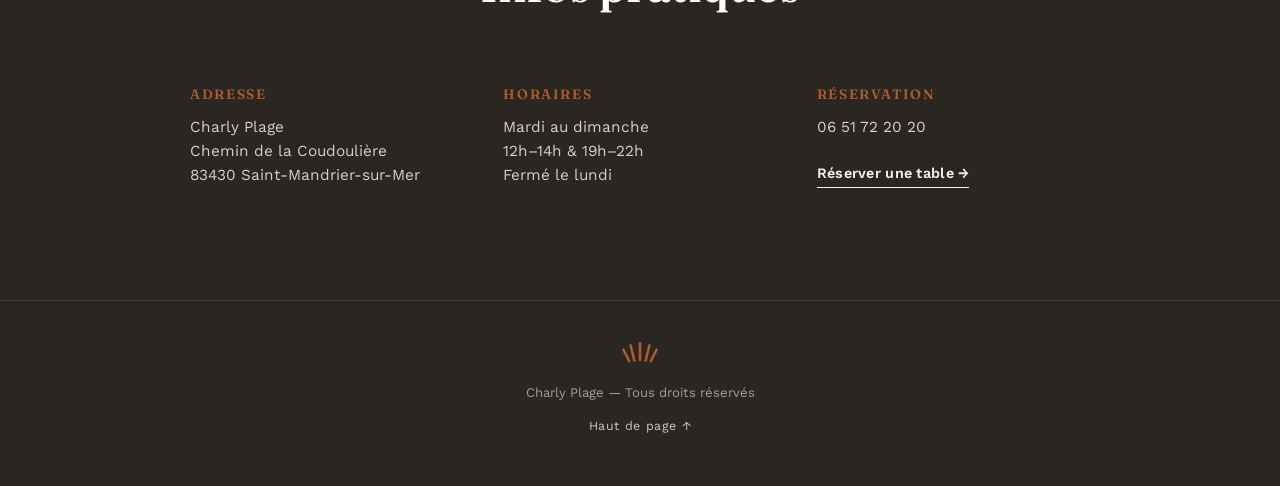
==== commit 2bc00219: "Refine hero crop, enlarge lieu photo, add dish thumbnails to menu - Hero: reposition the background " ====
--- a/index.html
+++ b/index.html
@@ -124,9 +124,15 @@
         <div class="menu-group">
           <h3>Les entrées</h3>
           <ul class="menu-list">
-            <li>
-              <div class="menu-item-head"><span class="dish">Burrata 125g</span><span class="dots"></span><span class="price">17</span></div>
-              <p class="desc">Carpaccio de tomates anciennes et pesto maison</p>
+            <li class="menu-item--photo">
+              <div class="menu-item-text">
+                <div class="menu-item-head"><span class="dish">Burrata 125g</span><span class="dots"></span><span class="price">17</span></div>
+                <p class="desc">Carpaccio de tomates anciennes et pesto maison</p>
+              </div>
+              <div class="menu-thumbs">
+                <div class="menu-thumb ph-image" data-img="images/burrata-1.jpg"></div>
+                <div class="menu-thumb ph-image" data-img="images/burrata-2.jpg"></div>
+              </div>
             </li>
             <li>
               <div class="menu-item-head"><span class="dish">Salade de poulpe</span><span class="dots"></span><span class="price">14</span></div>
@@ -134,11 +140,6 @@
             </li>
           </ul>
         </div>
-
-        <figure class="menu-feature">
-          <div class="ph-image" data-img="images/burrata-1.jpg"></div>
-          <figcaption>Burrata 125g — tomates anciennes &amp; pesto maison</figcaption>
-        </figure>
 
         <div class="menu-group">
           <h3>Accompagnements en plus</h3>
@@ -192,11 +193,6 @@
             </li>
           </ul>
         </div>
-
-        <figure class="menu-feature">
-          <div class="ph-image" data-img="images/burrata-2.jpg"></div>
-          <figcaption>Tomates cerises, basilic &amp; huile d'olive</figcaption>
-        </figure>
 
       </div>
 
--- a/assets/css/style.css
+++ b/assets/css/style.css
@@ -188,21 +188,21 @@
   height: 100svh;
   min-height: 560px;
   display: flex;
-  align-items: center;
+  align-items: flex-end;
   justify-content: center;
   overflow: hidden;
 }
-.hero-media{ position: absolute; inset: 0; background-position: center 62% !important; }
+.hero-media{ position: absolute; inset: 0; background-position: center 22% !important; }
 .hero-overlay{
   position: absolute; inset: 0;
-  background: linear-gradient(180deg, rgba(18,14,11,0.58) 0%, rgba(18,14,11,0.5) 45%, rgba(18,14,11,0.8) 100%);
+  background: linear-gradient(180deg, rgba(18,14,11,0.15) 0%, rgba(18,14,11,0.2) 35%, rgba(18,14,11,0.88) 100%);
 }
 .hero-content{
   position: relative;
   z-index: 2;
   text-align: center;
   color: var(--white);
-  padding: 0 1.5rem;
+  padding: 0 1.5rem 5rem;
 }
 .hero-sun{
   width: 130px;
@@ -279,7 +279,7 @@
    ======================================================== */
 .intro{
   display: grid;
-  grid-template-columns: 1fr 1fr;
+  grid-template-columns: 0.85fr 1.15fr;
   align-items: stretch;
   max-width: var(--container);
   margin: 0 auto;
@@ -294,7 +294,7 @@
 }
 .intro-text p{ color: var(--ink-soft); font-size: 1.02rem; max-width: 46ch; }
 .intro-media{
-  min-height: 360px;
+  min-height: 520px;
   border-radius: 4px;
   overflow: hidden;
   box-shadow: 0 30px 60px -20px rgba(42,38,33,0.35);
@@ -388,21 +388,26 @@
   max-width: 44ch;
 }
 
-.menu-feature{
-  margin: 2.4rem 0;
-  border-radius: 4px;
+.menu-item--photo{
+  display: flex;
+  align-items: flex-start;
+  justify-content: space-between;
+  gap: 1rem;
+}
+.menu-item-text{ flex: 1; min-width: 0; }
+.menu-thumbs{
+  display: flex;
+  gap: 0.5rem;
+  flex-shrink: 0;
+}
+.menu-thumb{
+  width: 68px;
+  height: 68px;
+  border-radius: 6px;
   overflow: hidden;
-  box-shadow: 0 24px 48px -18px rgba(42,38,33,0.3);
-}
-.menu-feature .ph-image{ aspect-ratio: 4 / 3; }
-.menu-feature figcaption{
-  background: var(--white);
-  padding: 0.9rem 1.1rem;
-  font-size: 0.82rem;
-  font-style: italic;
-  color: var(--ink-soft);
-  border-top: 1px solid var(--cream-soft);
-}
+  box-shadow: 0 10px 20px -10px rgba(42,38,33,0.4);
+}
+.menu-thumb::after{ font-size: 0.5rem; padding: 0.3em; }
 
 /* ========================================================
    Kids band
@@ -601,4 +606,6 @@
   .gallery-item, .gallery-item.tall, .gallery-item.wide{ grid-column: span 1; grid-row: span 1; }
   .menu-item-head{ flex-wrap: wrap; }
   .dish{ white-space: normal; }
-}
+  .menu-item--photo{ flex-direction: column; }
+  .menu-thumbs{ align-self: flex-start; }
+}
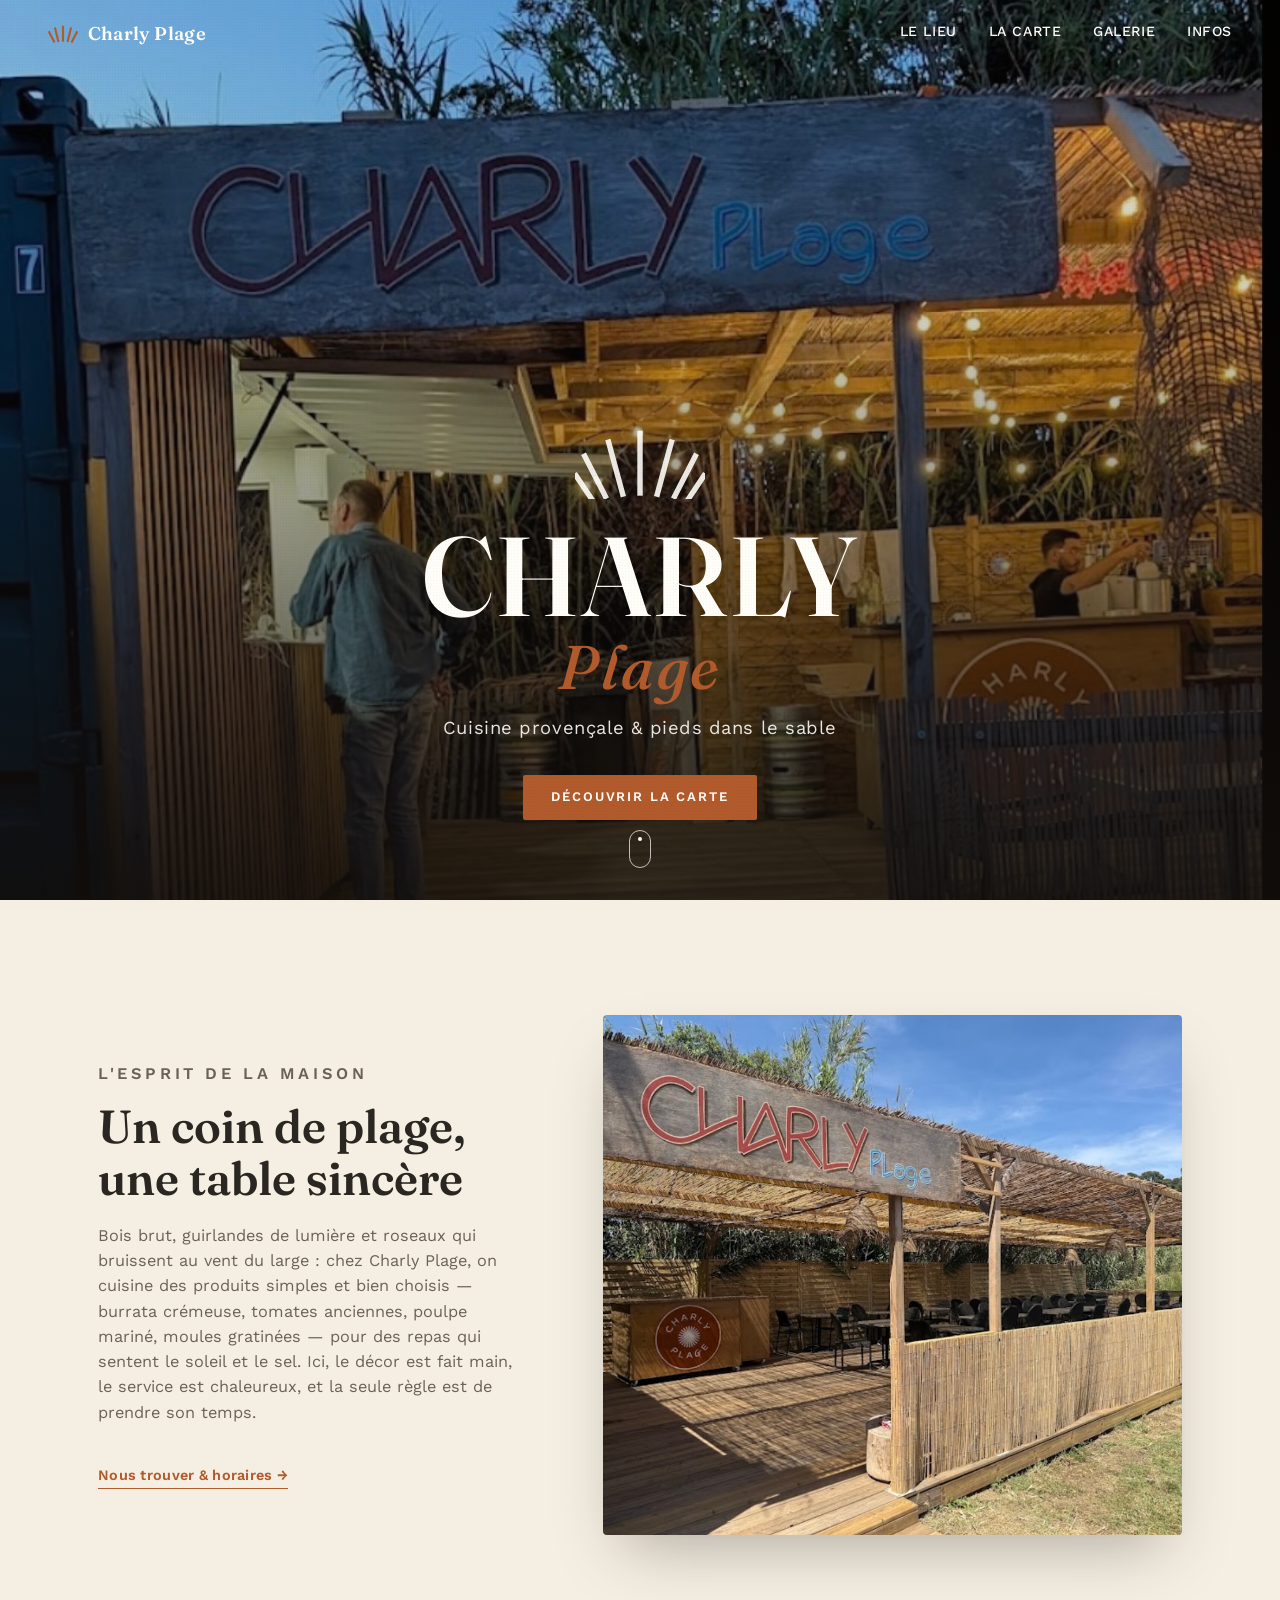
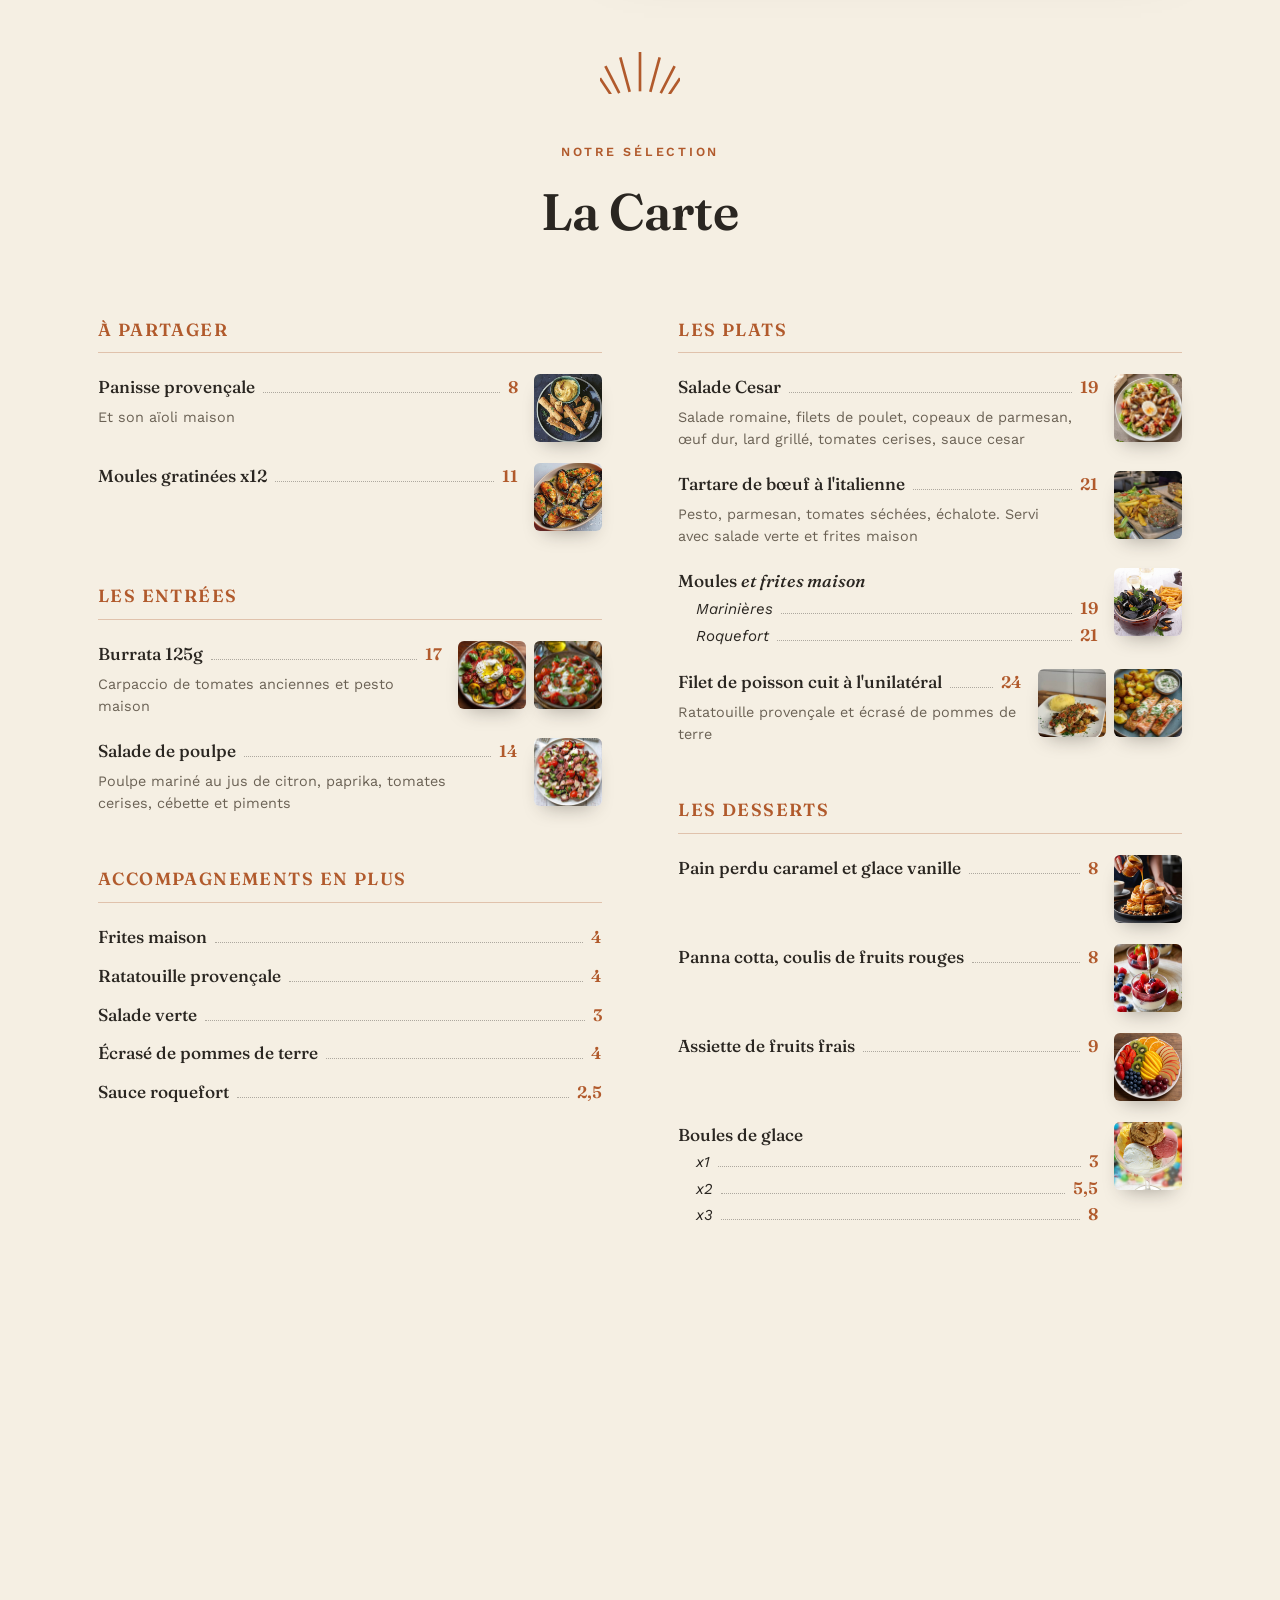
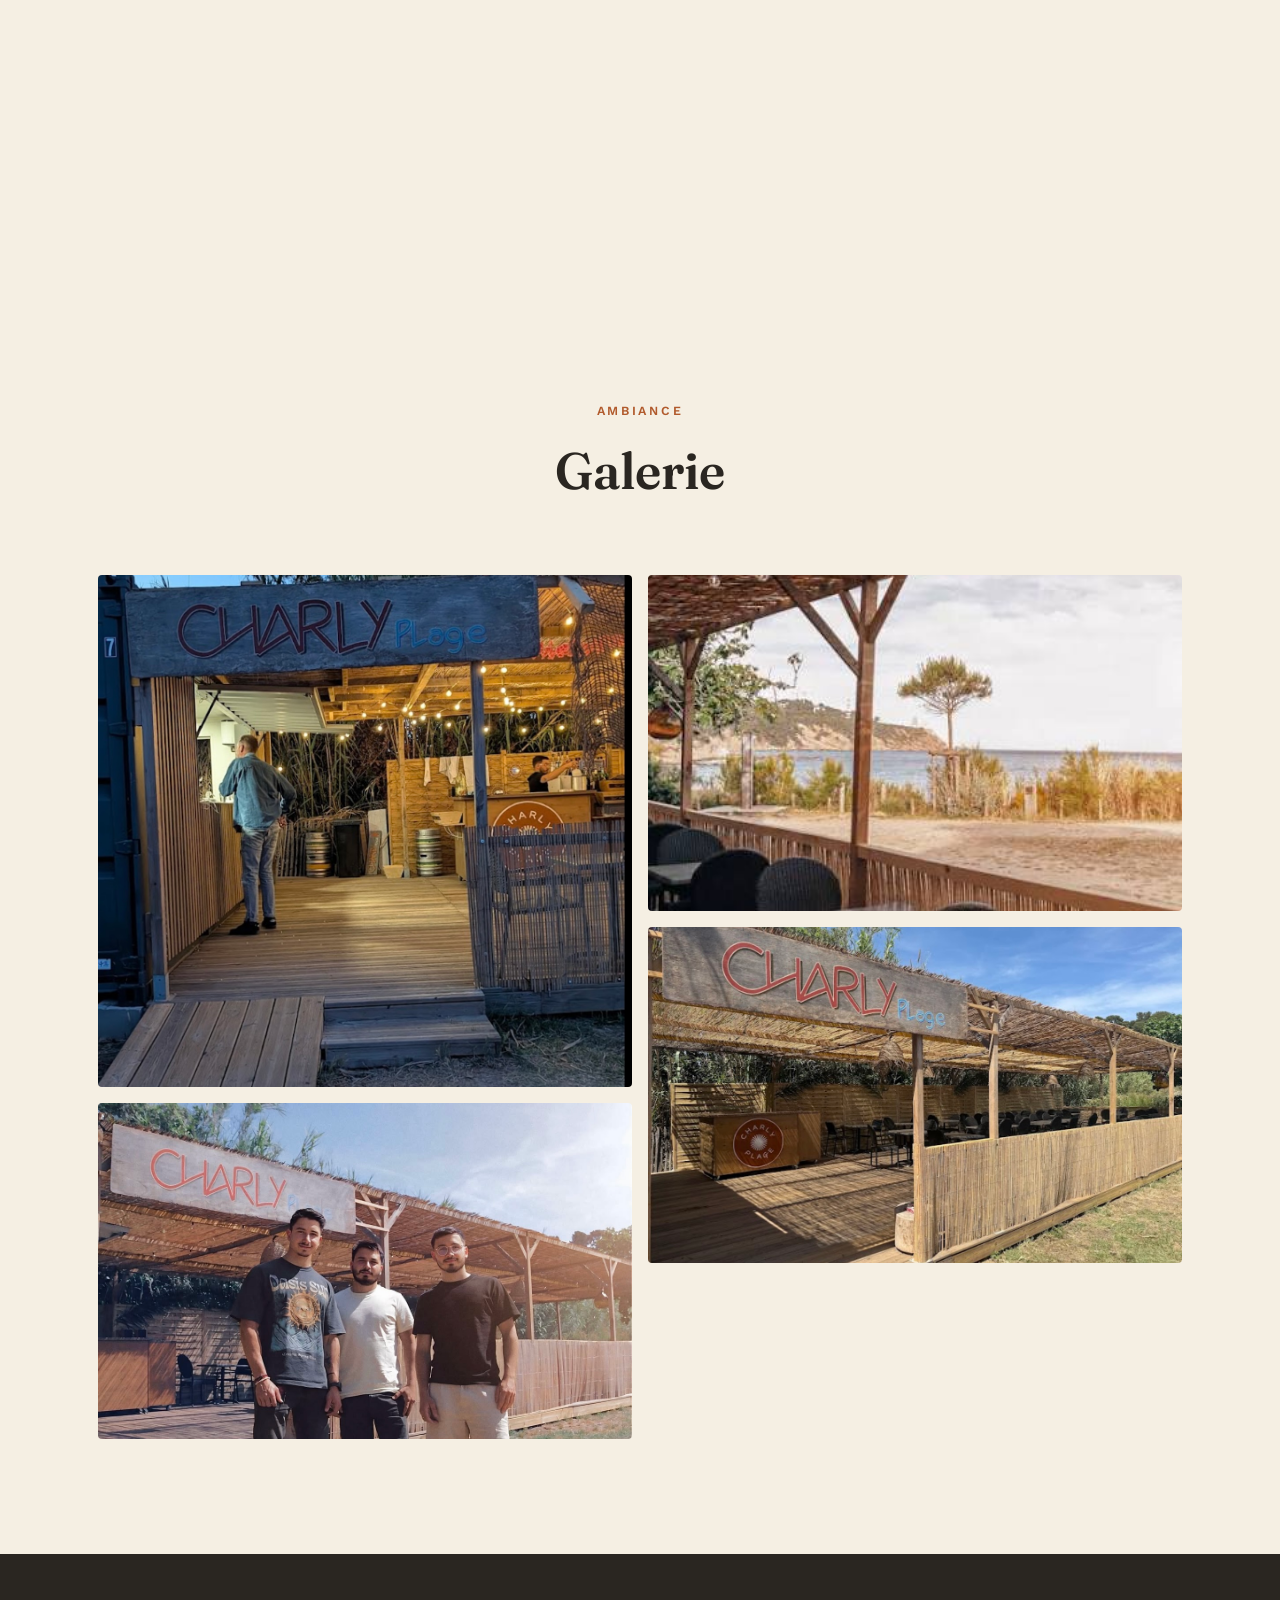
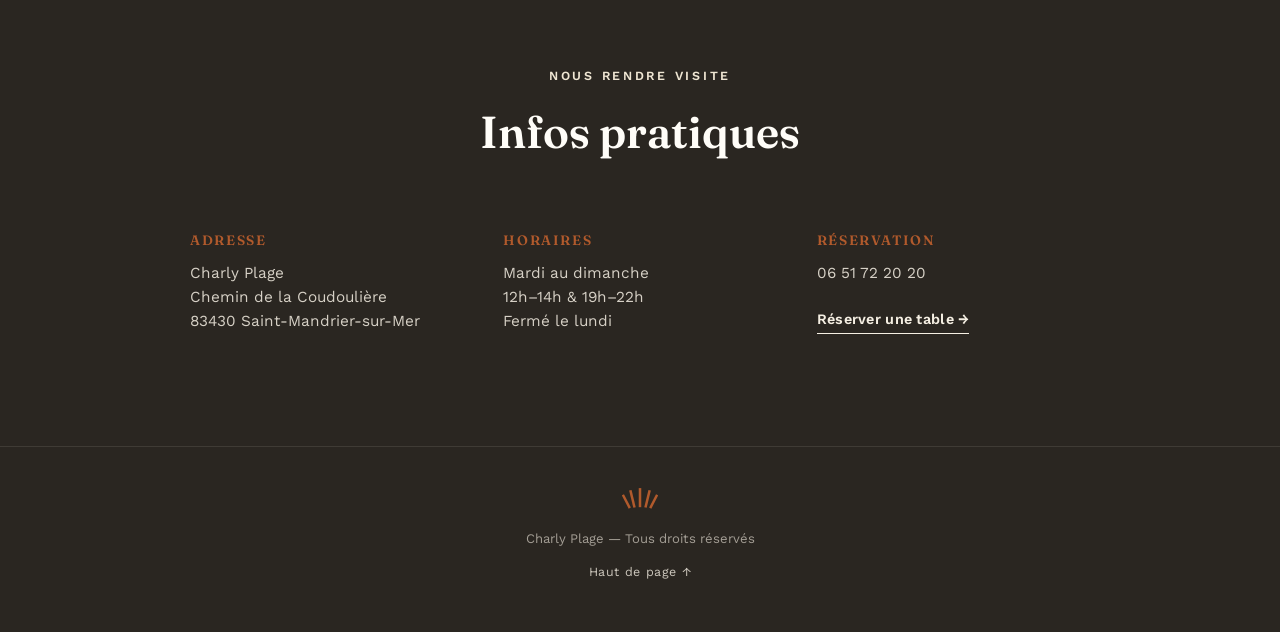
==== commit 65db028c: "Illustrate the full menu with dish photos and refresh the gallery Added 14 new photos and wired a sm" ====
--- a/index.html
+++ b/index.html
@@ -111,12 +111,22 @@
         <div class="menu-group">
           <h3>À partager</h3>
           <ul class="menu-list">
-            <li>
-              <div class="menu-item-head"><span class="dish">Panisse provençale</span><span class="dots"></span><span class="price">8</span></div>
-              <p class="desc">Et son aïoli maison</p>
-            </li>
-            <li>
-              <div class="menu-item-head"><span class="dish">Moules gratinées x12</span><span class="dots"></span><span class="price">11</span></div>
+            <li class="menu-item--photo">
+              <div class="menu-item-text">
+                <div class="menu-item-head"><span class="dish">Panisse provençale</span><span class="dots"></span><span class="price">8</span></div>
+                <p class="desc">Et son aïoli maison</p>
+              </div>
+              <div class="menu-thumbs">
+                <div class="menu-thumb ph-image" data-img="images/panisse.jpg"></div>
+              </div>
+            </li>
+            <li class="menu-item--photo">
+              <div class="menu-item-text">
+                <div class="menu-item-head"><span class="dish">Moules gratinées x12</span><span class="dots"></span><span class="price">11</span></div>
+              </div>
+              <div class="menu-thumbs">
+                <div class="menu-thumb ph-image" data-img="images/moules-gratinees.jpg"></div>
+              </div>
             </li>
           </ul>
         </div>
@@ -134,9 +144,14 @@
                 <div class="menu-thumb ph-image" data-img="images/burrata-2.jpg"></div>
               </div>
             </li>
-            <li>
-              <div class="menu-item-head"><span class="dish">Salade de poulpe</span><span class="dots"></span><span class="price">14</span></div>
-              <p class="desc">Poulpe mariné au jus de citron, paprika, tomates cerises, cébette et piments</p>
+            <li class="menu-item--photo">
+              <div class="menu-item-text">
+                <div class="menu-item-head"><span class="dish">Salade de poulpe</span><span class="dots"></span><span class="price">14</span></div>
+                <p class="desc">Poulpe mariné au jus de citron, paprika, tomates cerises, cébette et piments</p>
+              </div>
+              <div class="menu-thumbs">
+                <div class="menu-thumb ph-image" data-img="images/salade-poulpe.jpg"></div>
+              </div>
             </li>
           </ul>
         </div>
@@ -159,22 +174,43 @@
         <div class="menu-group">
           <h3>Les plats</h3>
           <ul class="menu-list">
-            <li>
-              <div class="menu-item-head"><span class="dish">Salade Cesar</span><span class="dots"></span><span class="price">19</span></div>
-              <p class="desc">Salade romaine, filets de poulet, copeaux de parmesan, œuf dur, lard grillé, tomates cerises, sauce cesar</p>
-            </li>
-            <li>
-              <div class="menu-item-head"><span class="dish">Tartare de bœuf à l'italienne</span><span class="dots"></span><span class="price">21</span></div>
-              <p class="desc">Pesto, parmesan, tomates séchées, échalote. Servi avec salade verte et frites maison</p>
-            </li>
-            <li>
-              <div class="menu-item-head"><span class="dish">Moules <em>et frites maison</em></span></div>
-              <div class="menu-item-head sub"><span class="dish">Marinières</span><span class="dots"></span><span class="price">19</span></div>
-              <div class="menu-item-head sub"><span class="dish">Roquefort</span><span class="dots"></span><span class="price">21</span></div>
-            </li>
-            <li>
-              <div class="menu-item-head"><span class="dish">Filet de poisson cuit à l'unilatéral</span><span class="dots"></span><span class="price">24</span></div>
-              <p class="desc">Ratatouille provençale et écrasé de pommes de terre</p>
+            <li class="menu-item--photo">
+              <div class="menu-item-text">
+                <div class="menu-item-head"><span class="dish">Salade Cesar</span><span class="dots"></span><span class="price">19</span></div>
+                <p class="desc">Salade romaine, filets de poulet, copeaux de parmesan, œuf dur, lard grillé, tomates cerises, sauce cesar</p>
+              </div>
+              <div class="menu-thumbs">
+                <div class="menu-thumb ph-image" data-img="images/salade-cesar.jpg"></div>
+              </div>
+            </li>
+            <li class="menu-item--photo">
+              <div class="menu-item-text">
+                <div class="menu-item-head"><span class="dish">Tartare de bœuf à l'italienne</span><span class="dots"></span><span class="price">21</span></div>
+                <p class="desc">Pesto, parmesan, tomates séchées, échalote. Servi avec salade verte et frites maison</p>
+              </div>
+              <div class="menu-thumbs">
+                <div class="menu-thumb ph-image" data-img="images/tartare.jpg"></div>
+              </div>
+            </li>
+            <li class="menu-item--photo">
+              <div class="menu-item-text">
+                <div class="menu-item-head"><span class="dish">Moules <em>et frites maison</em></span></div>
+                <div class="menu-item-head sub"><span class="dish">Marinières</span><span class="dots"></span><span class="price">19</span></div>
+                <div class="menu-item-head sub"><span class="dish">Roquefort</span><span class="dots"></span><span class="price">21</span></div>
+              </div>
+              <div class="menu-thumbs">
+                <div class="menu-thumb ph-image" data-img="images/moules-frites.jpg"></div>
+              </div>
+            </li>
+            <li class="menu-item--photo">
+              <div class="menu-item-text">
+                <div class="menu-item-head"><span class="dish">Filet de poisson cuit à l'unilatéral</span><span class="dots"></span><span class="price">24</span></div>
+                <p class="desc">Ratatouille provençale et écrasé de pommes de terre</p>
+              </div>
+              <div class="menu-thumbs">
+                <div class="menu-thumb ph-image" data-img="images/filet-poisson-1.jpg"></div>
+                <div class="menu-thumb ph-image" data-img="images/filet-poisson-2.jpg"></div>
+              </div>
             </li>
           </ul>
         </div>
@@ -182,14 +218,40 @@
         <div class="menu-group">
           <h3>Les desserts</h3>
           <ul class="menu-list">
-            <li><div class="menu-item-head"><span class="dish">Pain perdu caramel et glace vanille</span><span class="dots"></span><span class="price">8</span></div></li>
-            <li><div class="menu-item-head"><span class="dish">Panna cotta, coulis de fruits rouges</span><span class="dots"></span><span class="price">8</span></div></li>
-            <li><div class="menu-item-head"><span class="dish">Assiette de fruits frais</span><span class="dots"></span><span class="price">9</span></div></li>
-            <li>
-              <div class="menu-item-head"><span class="dish">Boules de glace</span></div>
-              <div class="menu-item-head sub"><span class="dish">x1</span><span class="dots"></span><span class="price">3</span></div>
-              <div class="menu-item-head sub"><span class="dish">x2</span><span class="dots"></span><span class="price">5,5</span></div>
-              <div class="menu-item-head sub"><span class="dish">x3</span><span class="dots"></span><span class="price">8</span></div>
+            <li class="menu-item--photo">
+              <div class="menu-item-text">
+                <div class="menu-item-head"><span class="dish">Pain perdu caramel et glace vanille</span><span class="dots"></span><span class="price">8</span></div>
+              </div>
+              <div class="menu-thumbs">
+                <div class="menu-thumb ph-image" data-img="images/pain-perdu.jpg"></div>
+              </div>
+            </li>
+            <li class="menu-item--photo">
+              <div class="menu-item-text">
+                <div class="menu-item-head"><span class="dish">Panna cotta, coulis de fruits rouges</span><span class="dots"></span><span class="price">8</span></div>
+              </div>
+              <div class="menu-thumbs">
+                <div class="menu-thumb ph-image" data-img="images/panna-cotta.jpg"></div>
+              </div>
+            </li>
+            <li class="menu-item--photo">
+              <div class="menu-item-text">
+                <div class="menu-item-head"><span class="dish">Assiette de fruits frais</span><span class="dots"></span><span class="price">9</span></div>
+              </div>
+              <div class="menu-thumbs">
+                <div class="menu-thumb ph-image" data-img="images/fruits-frais.jpg"></div>
+              </div>
+            </li>
+            <li class="menu-item--photo">
+              <div class="menu-item-text">
+                <div class="menu-item-head"><span class="dish">Boules de glace</span></div>
+                <div class="menu-item-head sub"><span class="dish">x1</span><span class="dots"></span><span class="price">3</span></div>
+                <div class="menu-item-head sub"><span class="dish">x2</span><span class="dots"></span><span class="price">5,5</span></div>
+                <div class="menu-item-head sub"><span class="dish">x3</span><span class="dots"></span><span class="price">8</span></div>
+              </div>
+              <div class="menu-thumbs">
+                <div class="menu-thumb ph-image" data-img="images/boules-glace.jpg"></div>
+              </div>
             </li>
           </ul>
         </div>
@@ -227,9 +289,9 @@
     </div>
     <div class="gallery-grid">
       <div class="gallery-item tall reveal ph-image" data-img="images/hero-nuit.jpg" data-full="images/hero-nuit.jpg"></div>
-      <div class="gallery-item reveal ph-image" data-img="images/burrata-1.jpg" data-full="images/burrata-1.jpg"></div>
+      <div class="gallery-item reveal ph-image" data-img="images/terrasse-mer.jpg" data-full="images/terrasse-mer.jpg"></div>
       <div class="gallery-item reveal ph-image" data-img="images/terrasse-jour.jpg" data-full="images/terrasse-jour.jpg"></div>
-      <div class="gallery-item wide reveal ph-image" data-img="images/burrata-2.jpg" data-full="images/burrata-2.jpg"></div>
+      <div class="gallery-item wide reveal ph-image" data-img="images/equipe.jpg" data-full="images/equipe.jpg"></div>
     </div>
   </section>
 
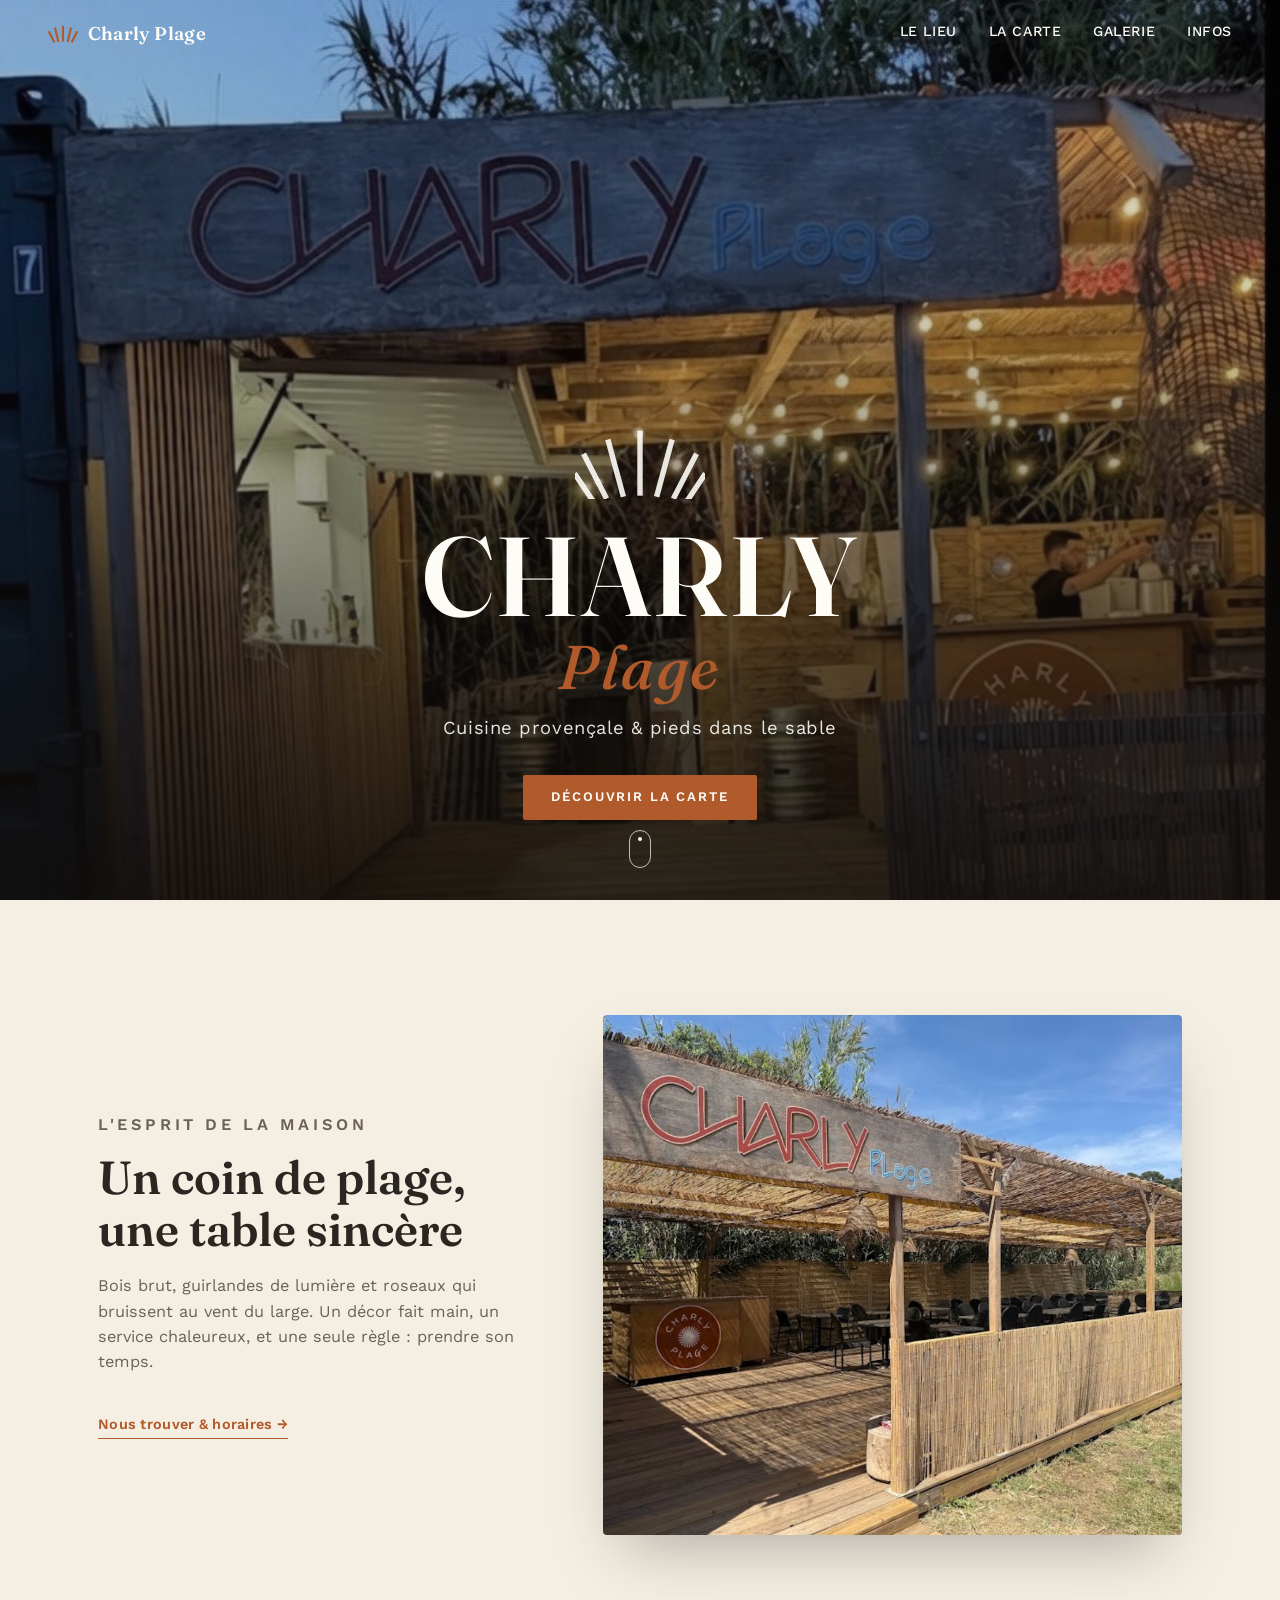
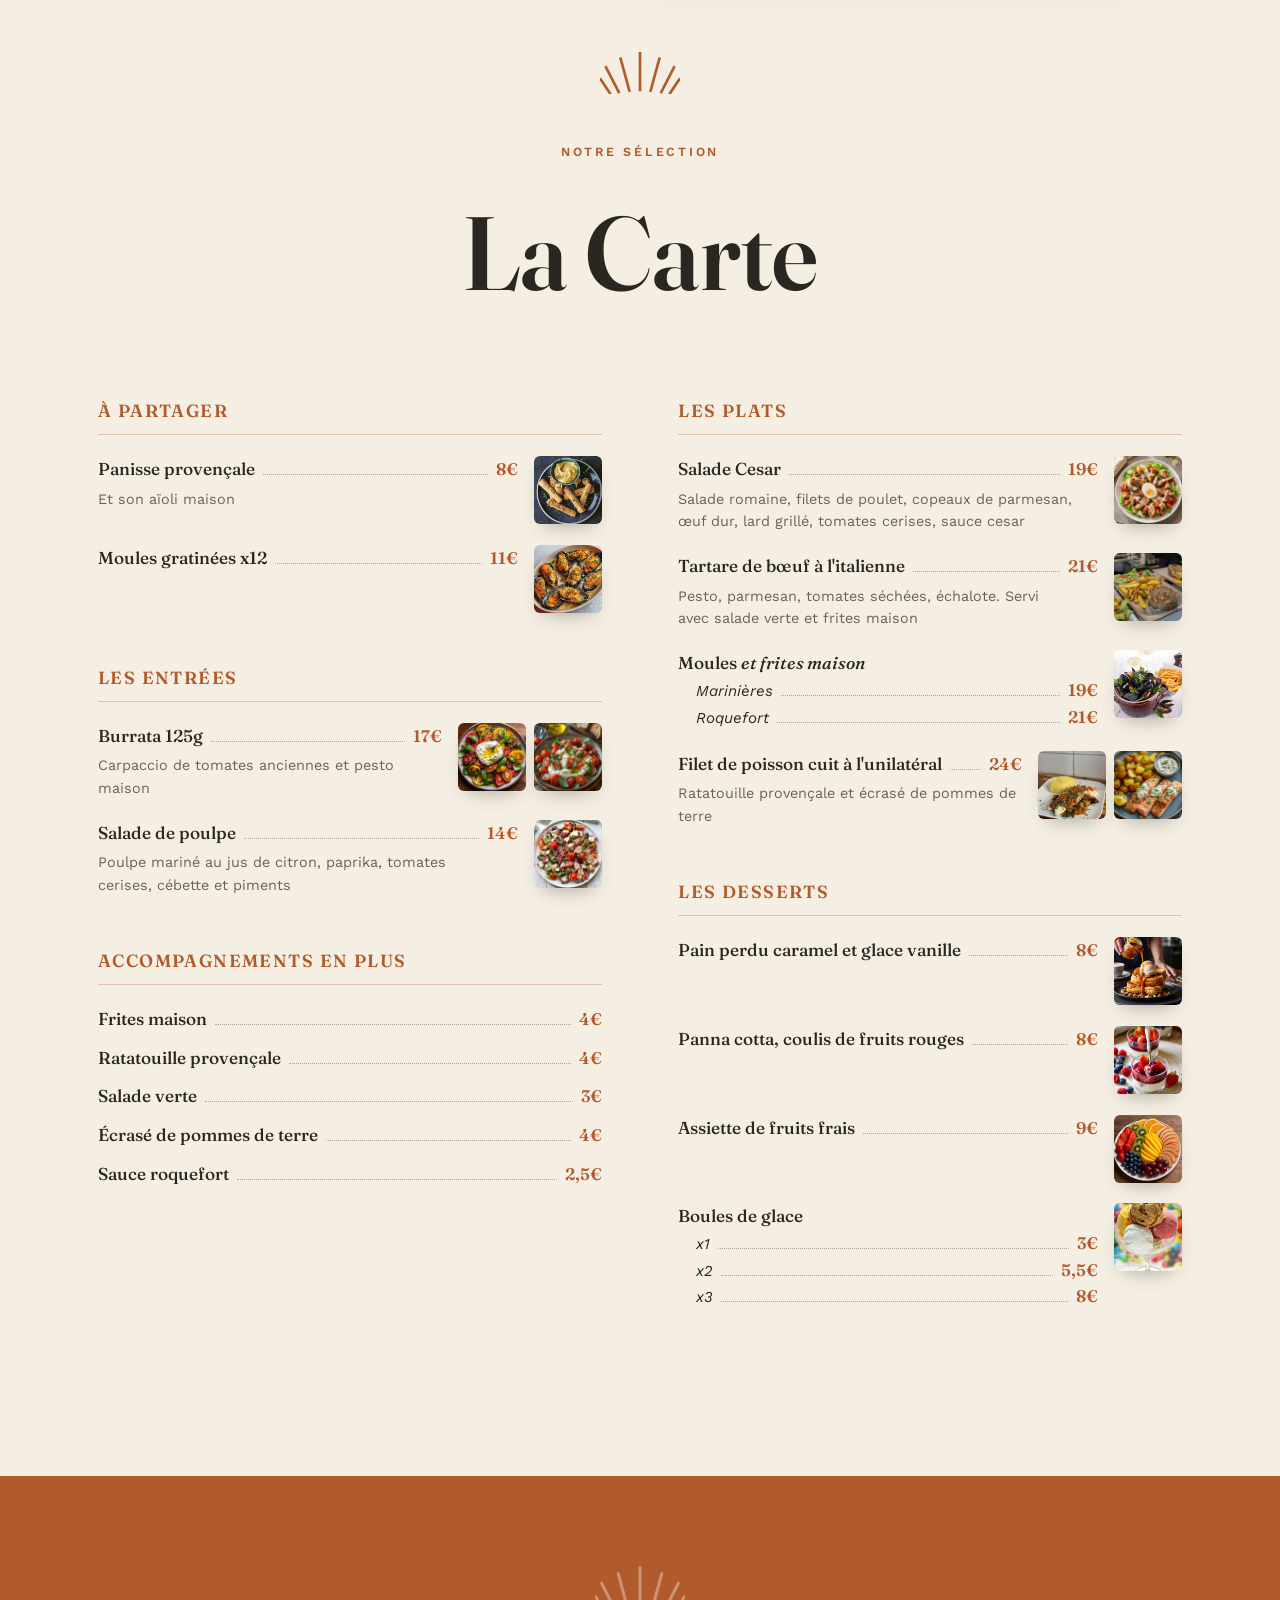
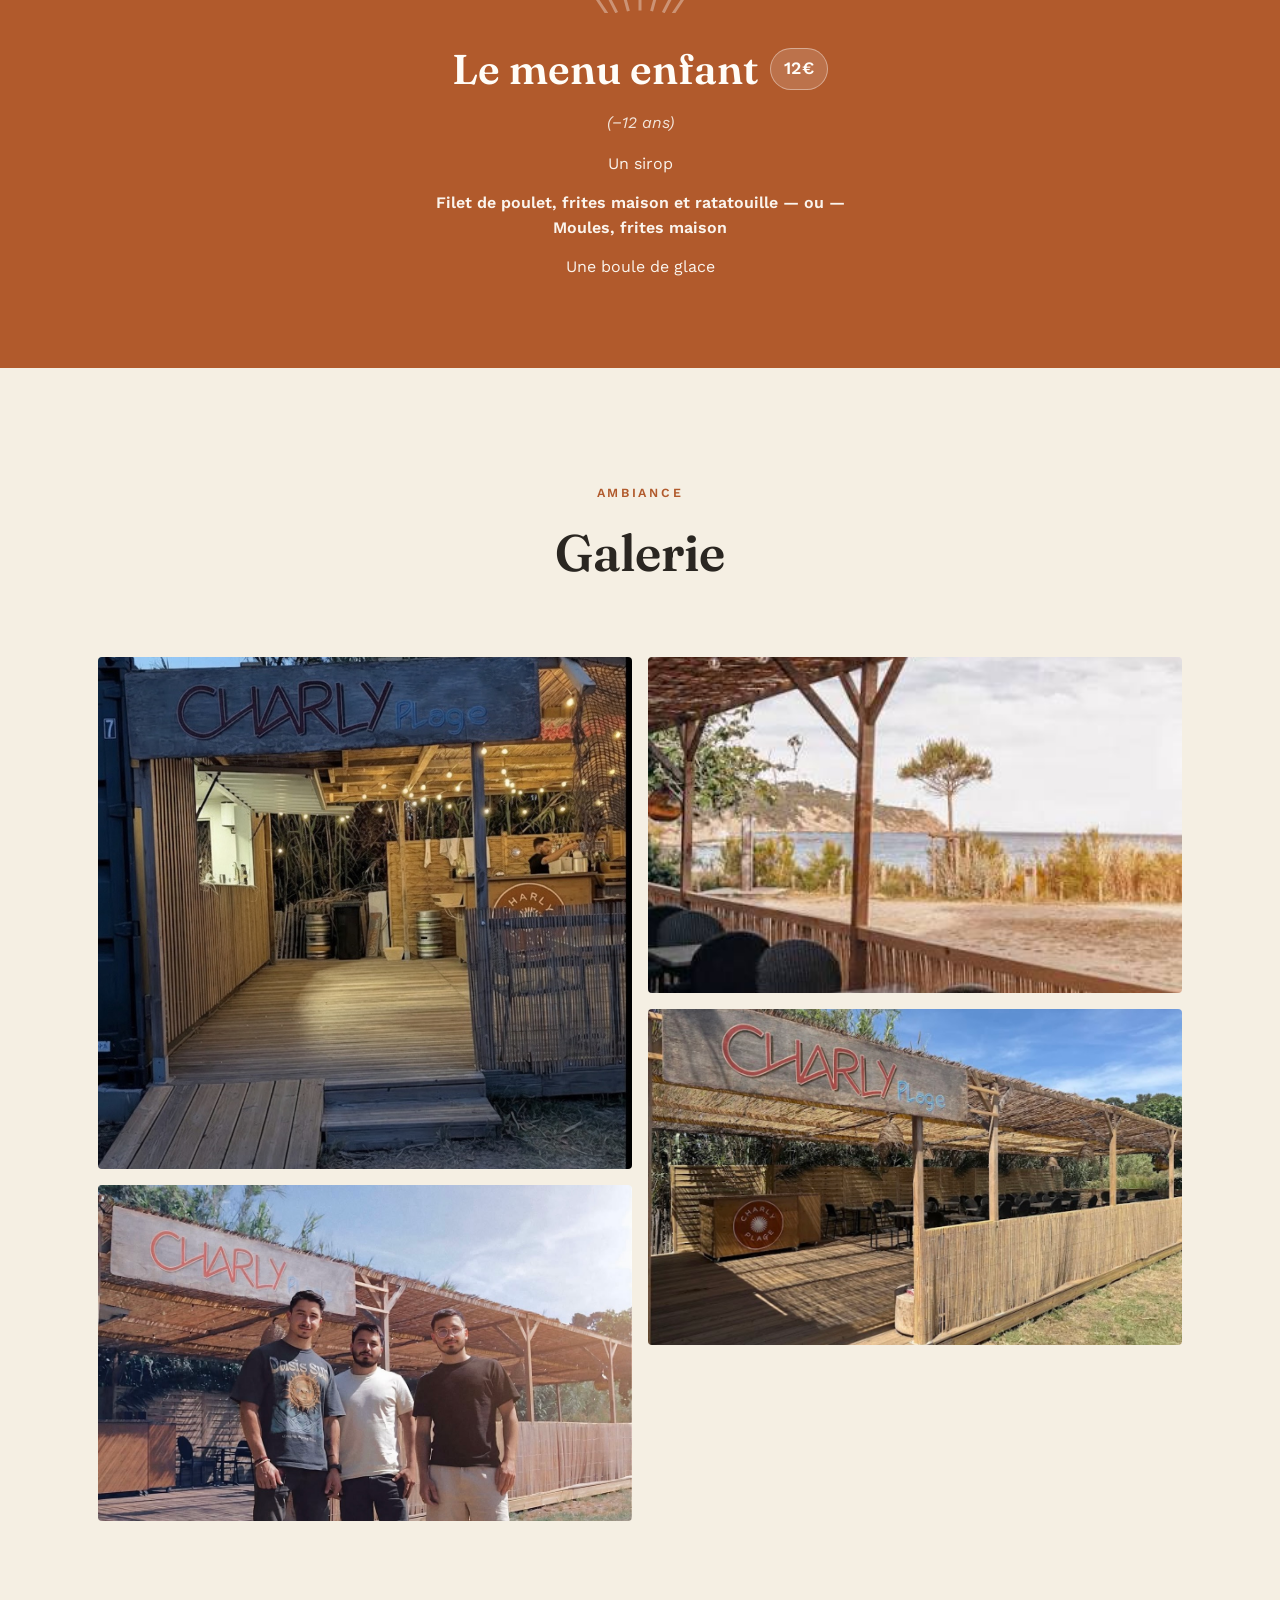
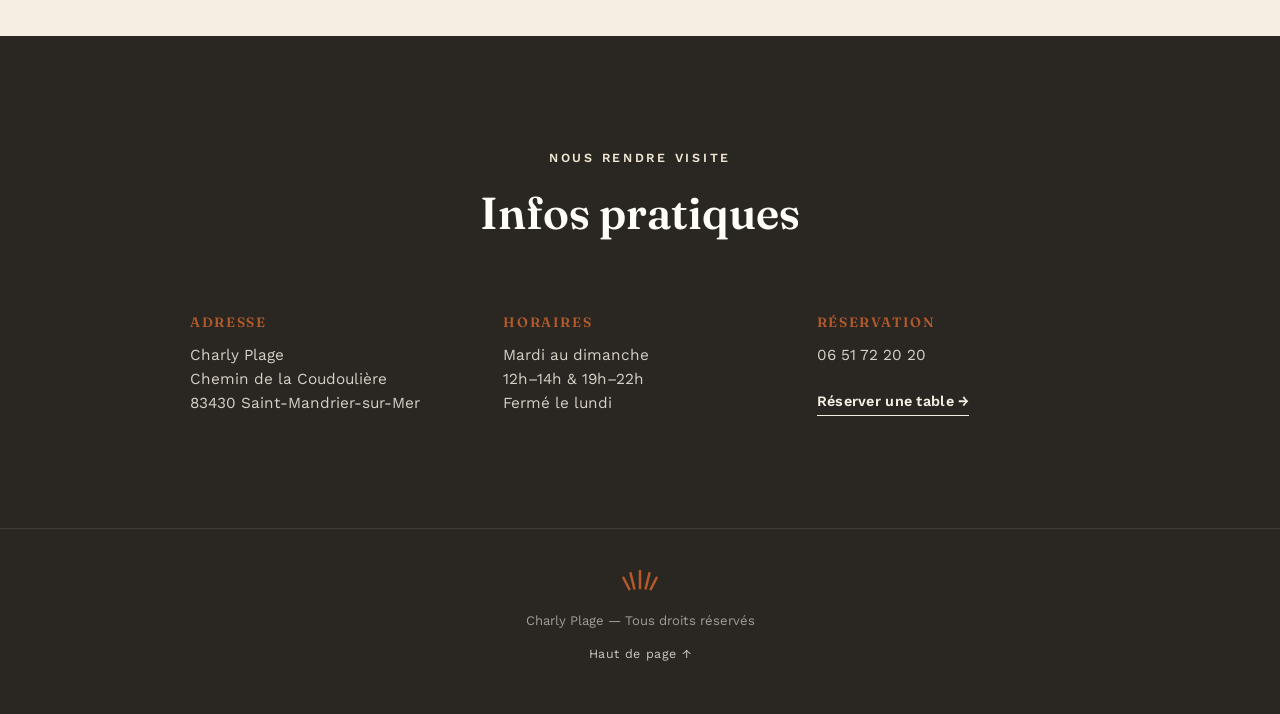
==== commit f9971407: "Shorten lieu text, enlarge La Carte heading, add € to all prices - Le lieu: cut the intro paragraph " ====
--- a/index.html
+++ b/index.html
@@ -69,11 +69,9 @@
       <p class="eyebrow">L'esprit de la maison</p>
       <h2>Un coin de plage, <br>une table sincère</h2>
       <p>
-        Bois brut, guirlandes de lumière et roseaux qui bruissent au vent du large :
-        chez Charly Plage, on cuisine des produits simples et bien choisis — burrata
-        crémeuse, tomates anciennes, poulpe mariné, moules gratinées — pour des
-        repas qui sentent le soleil et le sel. Ici, le décor est fait main, le service
-        est chaleureux, et la seule règle est de prendre son temps.
+        Bois brut, guirlandes de lumière et roseaux qui bruissent au vent du
+        large. Un décor fait main, un service chaleureux, et une seule règle :
+        prendre son temps.
       </p>
       <a href="#infos" class="link-underline">Nous trouver &amp; horaires →</a>
     </div>
@@ -113,7 +111,7 @@
           <ul class="menu-list">
             <li class="menu-item--photo">
               <div class="menu-item-text">
-                <div class="menu-item-head"><span class="dish">Panisse provençale</span><span class="dots"></span><span class="price">8</span></div>
+                <div class="menu-item-head"><span class="dish">Panisse provençale</span><span class="dots"></span><span class="price">8€</span></div>
                 <p class="desc">Et son aïoli maison</p>
               </div>
               <div class="menu-thumbs">
@@ -122,7 +120,7 @@
             </li>
             <li class="menu-item--photo">
               <div class="menu-item-text">
-                <div class="menu-item-head"><span class="dish">Moules gratinées x12</span><span class="dots"></span><span class="price">11</span></div>
+                <div class="menu-item-head"><span class="dish">Moules gratinées x12</span><span class="dots"></span><span class="price">11€</span></div>
               </div>
               <div class="menu-thumbs">
                 <div class="menu-thumb ph-image" data-img="images/moules-gratinees.jpg"></div>
@@ -136,7 +134,7 @@
           <ul class="menu-list">
             <li class="menu-item--photo">
               <div class="menu-item-text">
-                <div class="menu-item-head"><span class="dish">Burrata 125g</span><span class="dots"></span><span class="price">17</span></div>
+                <div class="menu-item-head"><span class="dish">Burrata 125g</span><span class="dots"></span><span class="price">17€</span></div>
                 <p class="desc">Carpaccio de tomates anciennes et pesto maison</p>
               </div>
               <div class="menu-thumbs">
@@ -146,7 +144,7 @@
             </li>
             <li class="menu-item--photo">
               <div class="menu-item-text">
-                <div class="menu-item-head"><span class="dish">Salade de poulpe</span><span class="dots"></span><span class="price">14</span></div>
+                <div class="menu-item-head"><span class="dish">Salade de poulpe</span><span class="dots"></span><span class="price">14€</span></div>
                 <p class="desc">Poulpe mariné au jus de citron, paprika, tomates cerises, cébette et piments</p>
               </div>
               <div class="menu-thumbs">
@@ -159,11 +157,11 @@
         <div class="menu-group">
           <h3>Accompagnements en plus</h3>
           <ul class="menu-list menu-list--tight">
-            <li><div class="menu-item-head"><span class="dish">Frites maison</span><span class="dots"></span><span class="price">4</span></div></li>
-            <li><div class="menu-item-head"><span class="dish">Ratatouille provençale</span><span class="dots"></span><span class="price">4</span></div></li>
-            <li><div class="menu-item-head"><span class="dish">Salade verte</span><span class="dots"></span><span class="price">3</span></div></li>
-            <li><div class="menu-item-head"><span class="dish">Écrasé de pommes de terre</span><span class="dots"></span><span class="price">4</span></div></li>
-            <li><div class="menu-item-head"><span class="dish">Sauce roquefort</span><span class="dots"></span><span class="price">2,5</span></div></li>
+            <li><div class="menu-item-head"><span class="dish">Frites maison</span><span class="dots"></span><span class="price">4€</span></div></li>
+            <li><div class="menu-item-head"><span class="dish">Ratatouille provençale</span><span class="dots"></span><span class="price">4€</span></div></li>
+            <li><div class="menu-item-head"><span class="dish">Salade verte</span><span class="dots"></span><span class="price">3€</span></div></li>
+            <li><div class="menu-item-head"><span class="dish">Écrasé de pommes de terre</span><span class="dots"></span><span class="price">4€</span></div></li>
+            <li><div class="menu-item-head"><span class="dish">Sauce roquefort</span><span class="dots"></span><span class="price">2,5€</span></div></li>
           </ul>
         </div>
 
@@ -176,7 +174,7 @@
           <ul class="menu-list">
             <li class="menu-item--photo">
               <div class="menu-item-text">
-                <div class="menu-item-head"><span class="dish">Salade Cesar</span><span class="dots"></span><span class="price">19</span></div>
+                <div class="menu-item-head"><span class="dish">Salade Cesar</span><span class="dots"></span><span class="price">19€</span></div>
                 <p class="desc">Salade romaine, filets de poulet, copeaux de parmesan, œuf dur, lard grillé, tomates cerises, sauce cesar</p>
               </div>
               <div class="menu-thumbs">
@@ -185,7 +183,7 @@
             </li>
             <li class="menu-item--photo">
               <div class="menu-item-text">
-                <div class="menu-item-head"><span class="dish">Tartare de bœuf à l'italienne</span><span class="dots"></span><span class="price">21</span></div>
+                <div class="menu-item-head"><span class="dish">Tartare de bœuf à l'italienne</span><span class="dots"></span><span class="price">21€</span></div>
                 <p class="desc">Pesto, parmesan, tomates séchées, échalote. Servi avec salade verte et frites maison</p>
               </div>
               <div class="menu-thumbs">
@@ -195,8 +193,8 @@
             <li class="menu-item--photo">
               <div class="menu-item-text">
                 <div class="menu-item-head"><span class="dish">Moules <em>et frites maison</em></span></div>
-                <div class="menu-item-head sub"><span class="dish">Marinières</span><span class="dots"></span><span class="price">19</span></div>
-                <div class="menu-item-head sub"><span class="dish">Roquefort</span><span class="dots"></span><span class="price">21</span></div>
+                <div class="menu-item-head sub"><span class="dish">Marinières</span><span class="dots"></span><span class="price">19€</span></div>
+                <div class="menu-item-head sub"><span class="dish">Roquefort</span><span class="dots"></span><span class="price">21€</span></div>
               </div>
               <div class="menu-thumbs">
                 <div class="menu-thumb ph-image" data-img="images/moules-frites.jpg"></div>
@@ -204,7 +202,7 @@
             </li>
             <li class="menu-item--photo">
               <div class="menu-item-text">
-                <div class="menu-item-head"><span class="dish">Filet de poisson cuit à l'unilatéral</span><span class="dots"></span><span class="price">24</span></div>
+                <div class="menu-item-head"><span class="dish">Filet de poisson cuit à l'unilatéral</span><span class="dots"></span><span class="price">24€</span></div>
                 <p class="desc">Ratatouille provençale et écrasé de pommes de terre</p>
               </div>
               <div class="menu-thumbs">
@@ -220,7 +218,7 @@
           <ul class="menu-list">
             <li class="menu-item--photo">
               <div class="menu-item-text">
-                <div class="menu-item-head"><span class="dish">Pain perdu caramel et glace vanille</span><span class="dots"></span><span class="price">8</span></div>
+                <div class="menu-item-head"><span class="dish">Pain perdu caramel et glace vanille</span><span class="dots"></span><span class="price">8€</span></div>
               </div>
               <div class="menu-thumbs">
                 <div class="menu-thumb ph-image" data-img="images/pain-perdu.jpg"></div>
@@ -228,7 +226,7 @@
             </li>
             <li class="menu-item--photo">
               <div class="menu-item-text">
-                <div class="menu-item-head"><span class="dish">Panna cotta, coulis de fruits rouges</span><span class="dots"></span><span class="price">8</span></div>
+                <div class="menu-item-head"><span class="dish">Panna cotta, coulis de fruits rouges</span><span class="dots"></span><span class="price">8€</span></div>
               </div>
               <div class="menu-thumbs">
                 <div class="menu-thumb ph-image" data-img="images/panna-cotta.jpg"></div>
@@ -236,7 +234,7 @@
             </li>
             <li class="menu-item--photo">
               <div class="menu-item-text">
-                <div class="menu-item-head"><span class="dish">Assiette de fruits frais</span><span class="dots"></span><span class="price">9</span></div>
+                <div class="menu-item-head"><span class="dish">Assiette de fruits frais</span><span class="dots"></span><span class="price">9€</span></div>
               </div>
               <div class="menu-thumbs">
                 <div class="menu-thumb ph-image" data-img="images/fruits-frais.jpg"></div>
@@ -245,9 +243,9 @@
             <li class="menu-item--photo">
               <div class="menu-item-text">
                 <div class="menu-item-head"><span class="dish">Boules de glace</span></div>
-                <div class="menu-item-head sub"><span class="dish">x1</span><span class="dots"></span><span class="price">3</span></div>
-                <div class="menu-item-head sub"><span class="dish">x2</span><span class="dots"></span><span class="price">5,5</span></div>
-                <div class="menu-item-head sub"><span class="dish">x3</span><span class="dots"></span><span class="price">8</span></div>
+                <div class="menu-item-head sub"><span class="dish">x1</span><span class="dots"></span><span class="price">3€</span></div>
+                <div class="menu-item-head sub"><span class="dish">x2</span><span class="dots"></span><span class="price">5,5€</span></div>
+                <div class="menu-item-head sub"><span class="dish">x3</span><span class="dots"></span><span class="price">8€</span></div>
               </div>
               <div class="menu-thumbs">
                 <div class="menu-thumb ph-image" data-img="images/boules-glace.jpg"></div>
--- a/assets/css/style.css
+++ b/assets/css/style.css
@@ -332,6 +332,7 @@
 }
 .menu-heading{ text-align: center; margin-bottom: clamp(2.5rem, 6vw, 4rem); }
 .menu-heading h2{ font-size: clamp(2.1rem, 4.5vw, 3.2rem); }
+#carte .menu-heading h2{ font-size: clamp(3.6rem, 12vw, 6.5rem); }
 
 .menu-columns{
   display: grid;
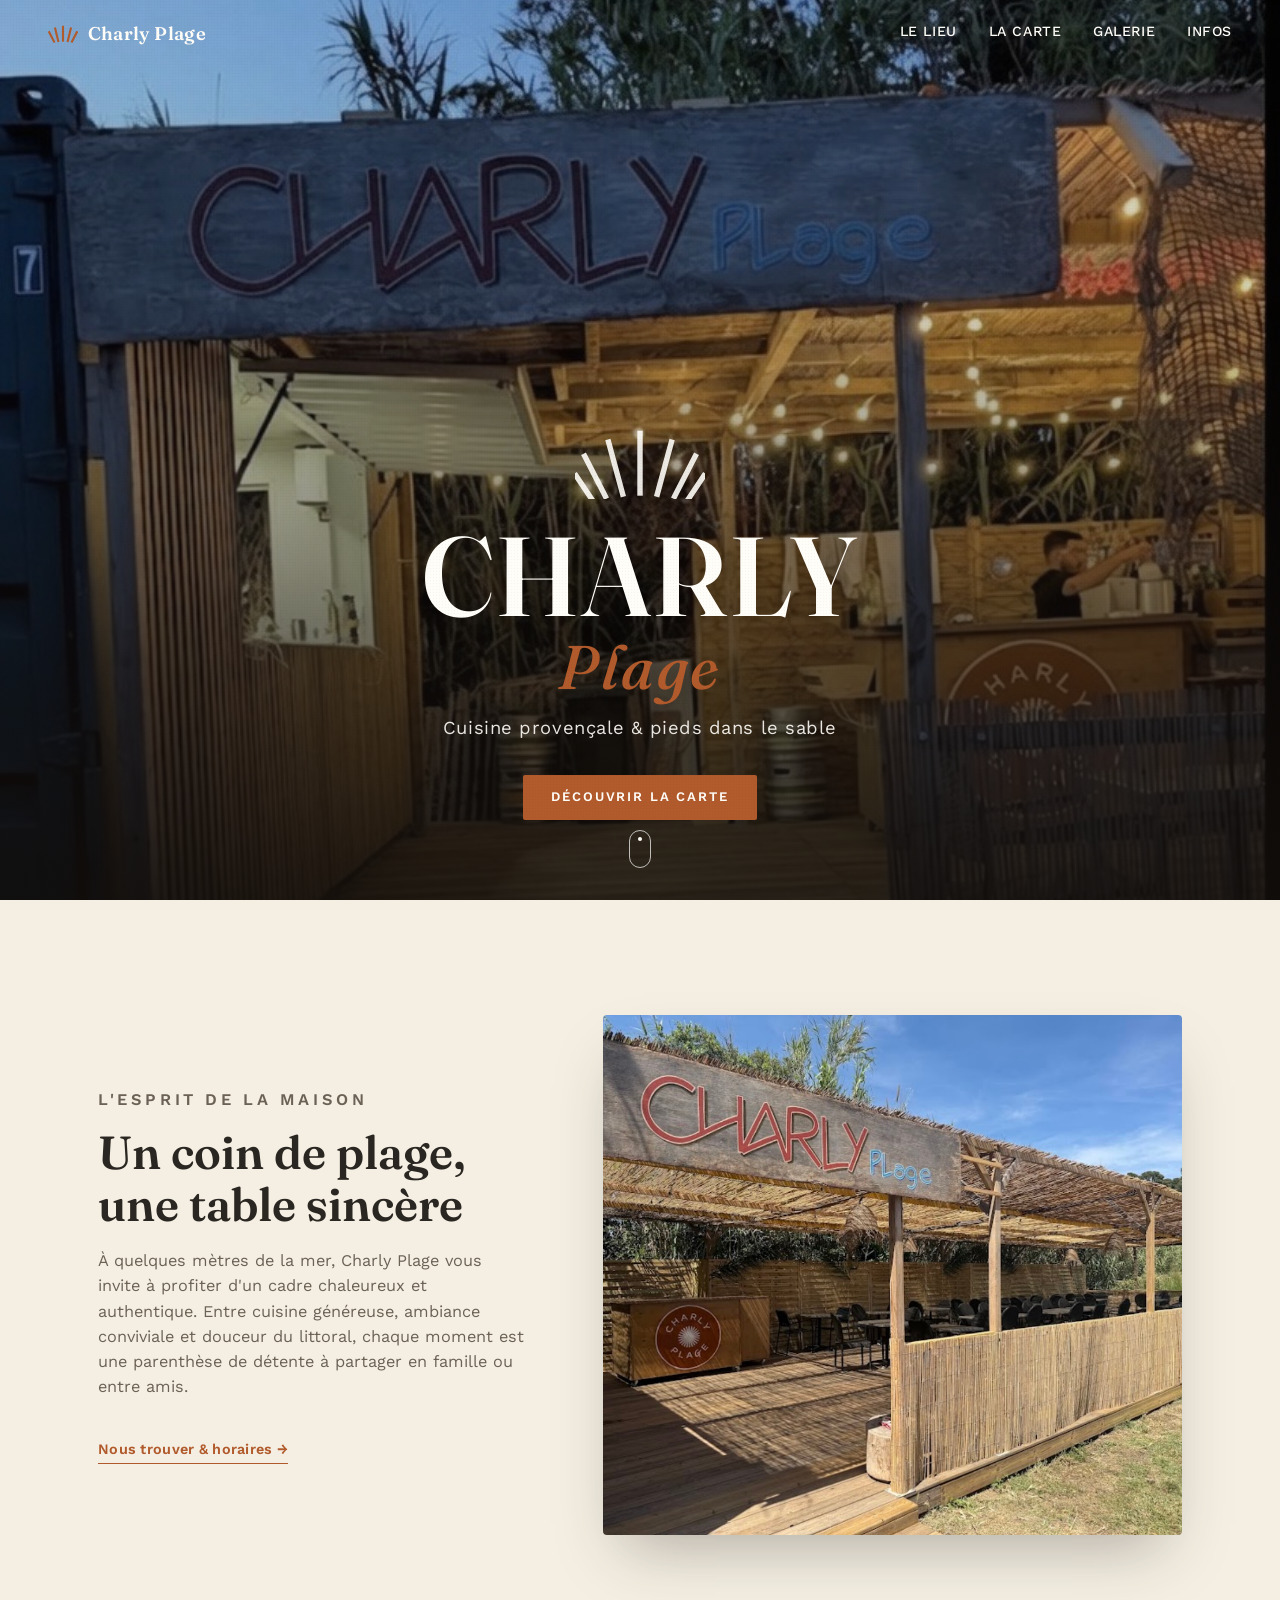
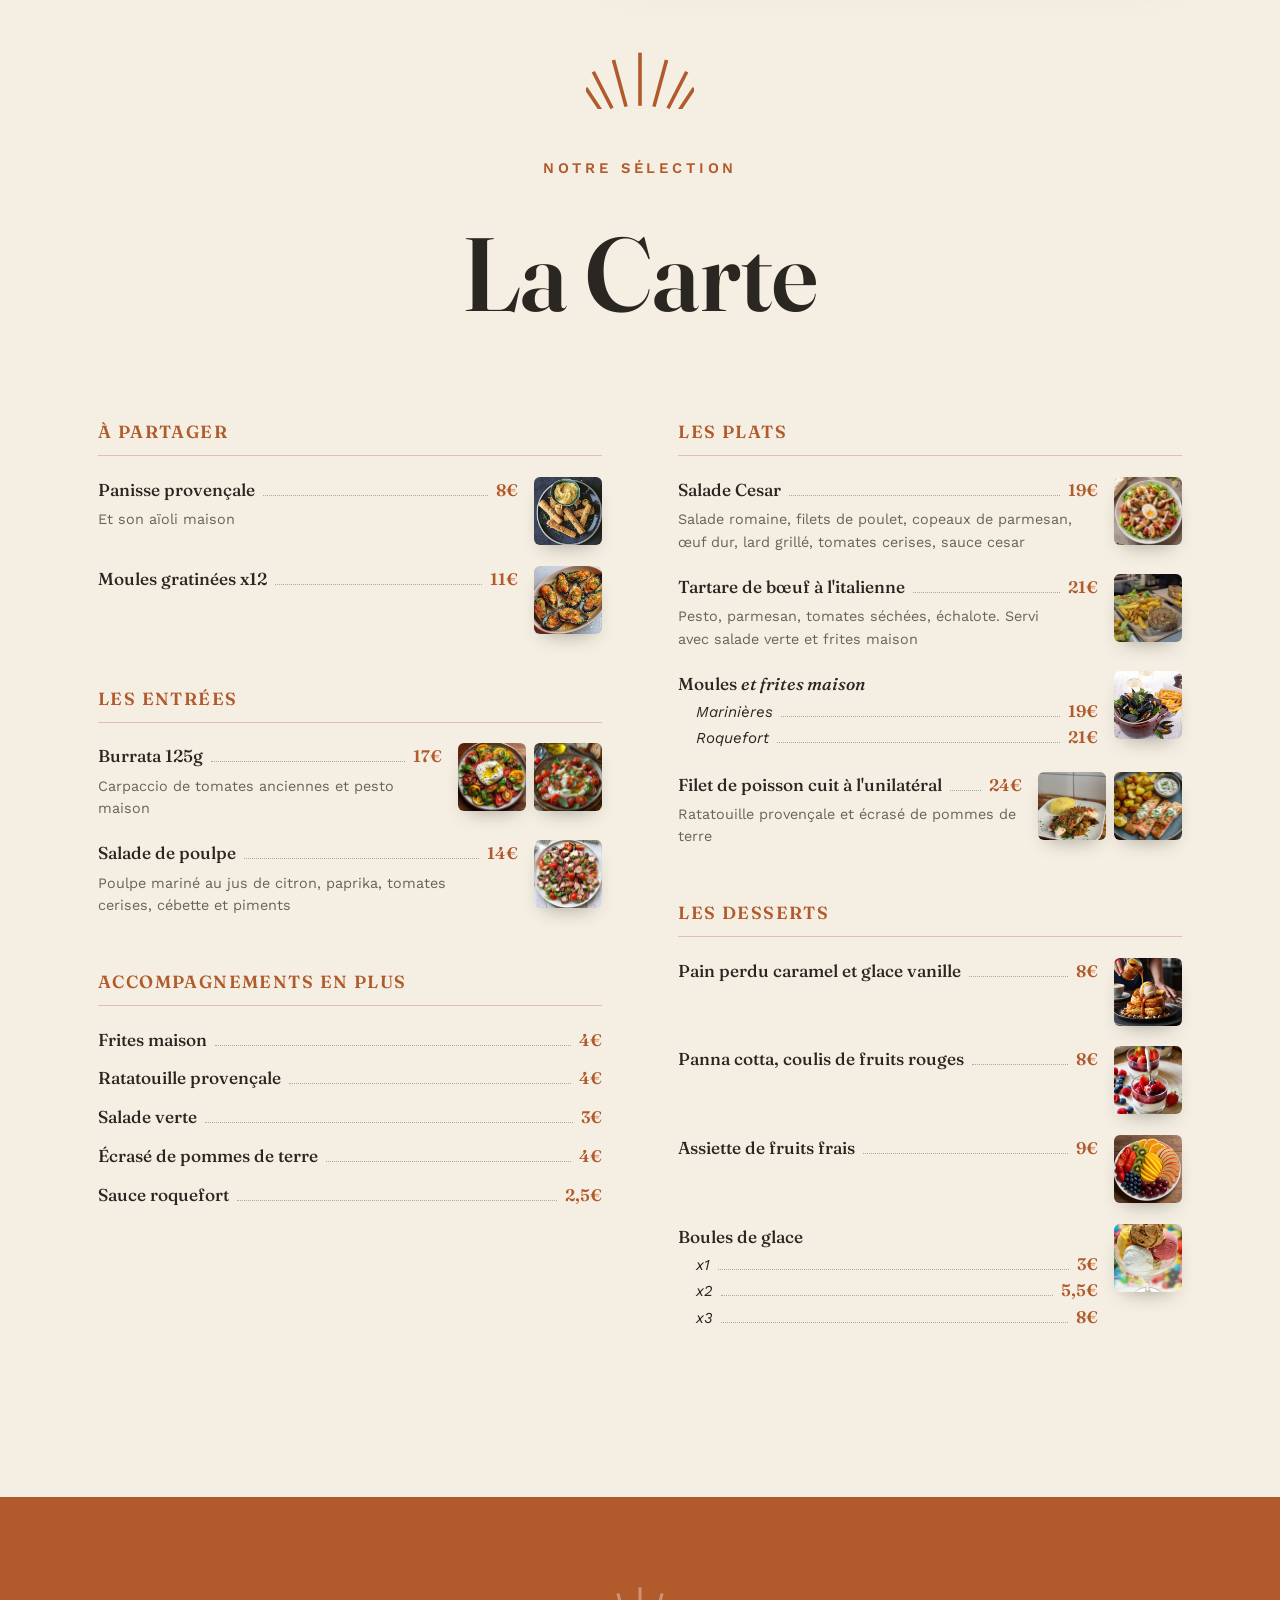
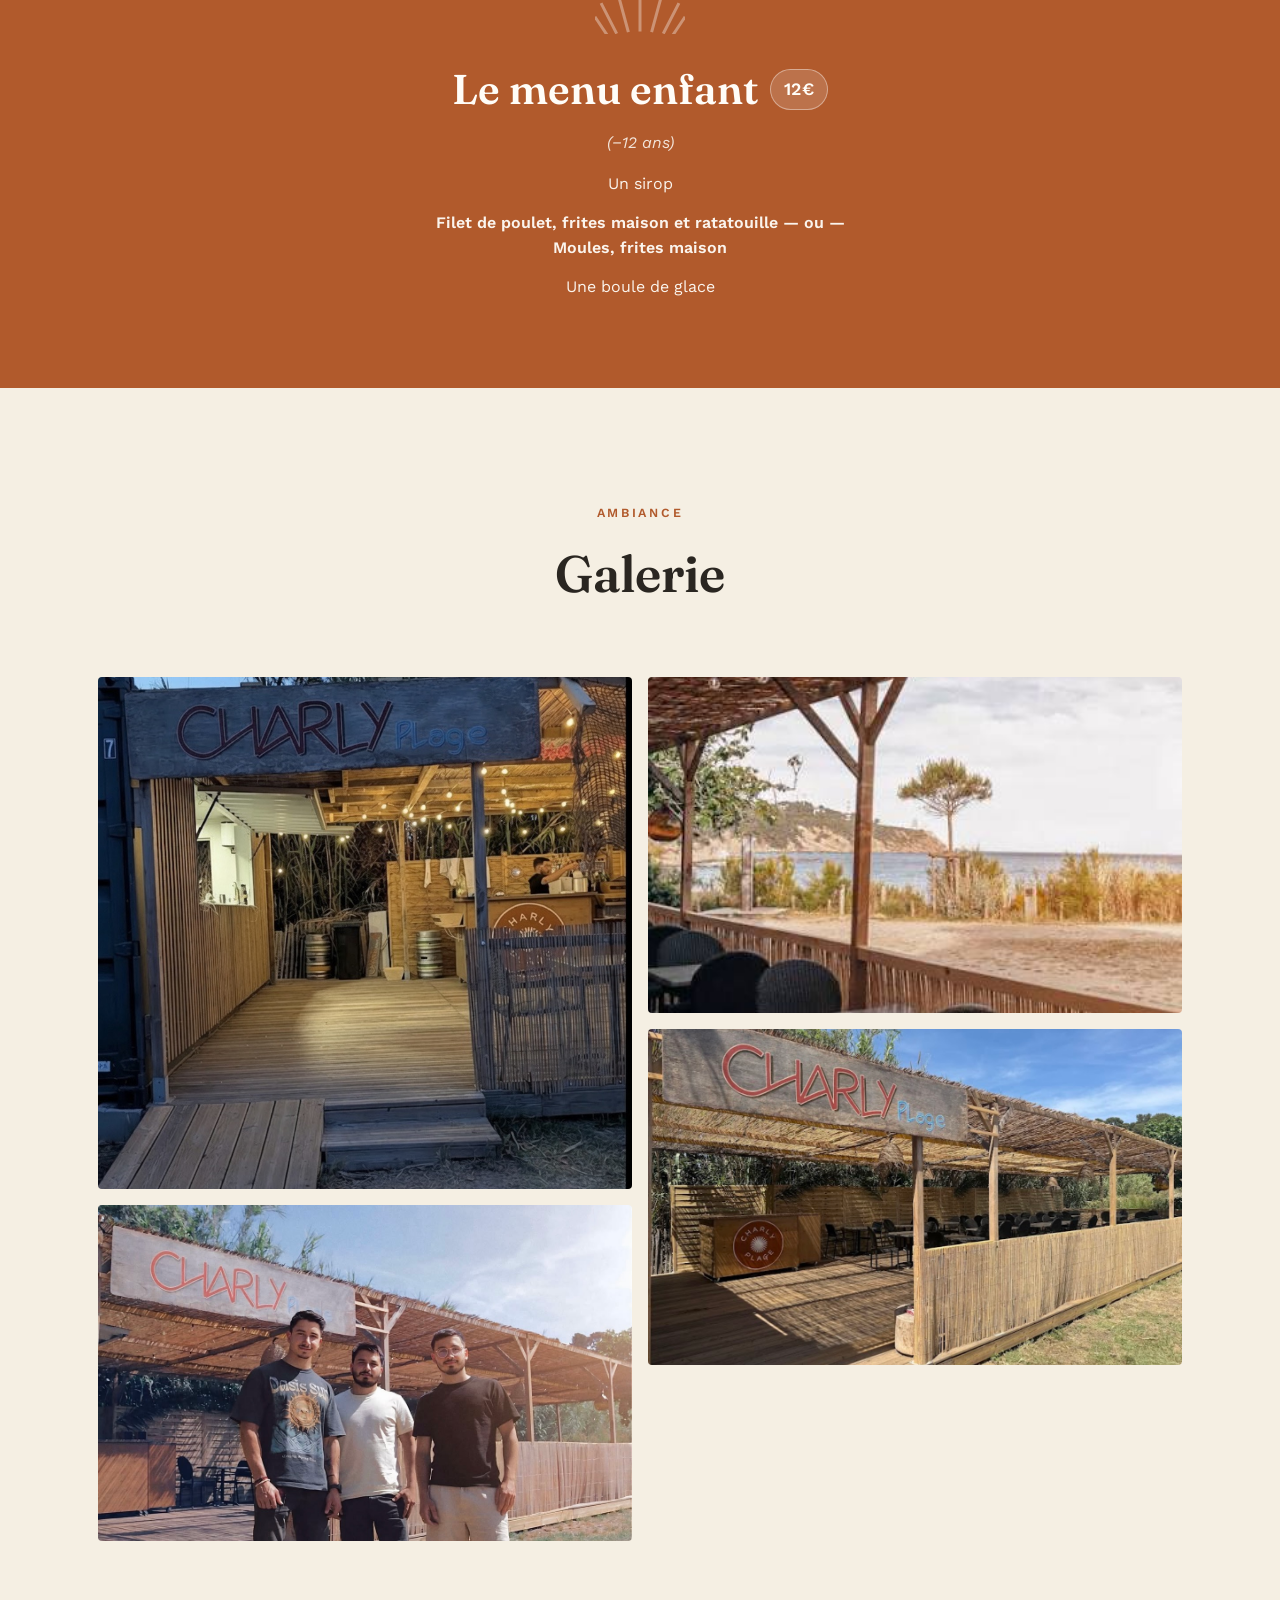
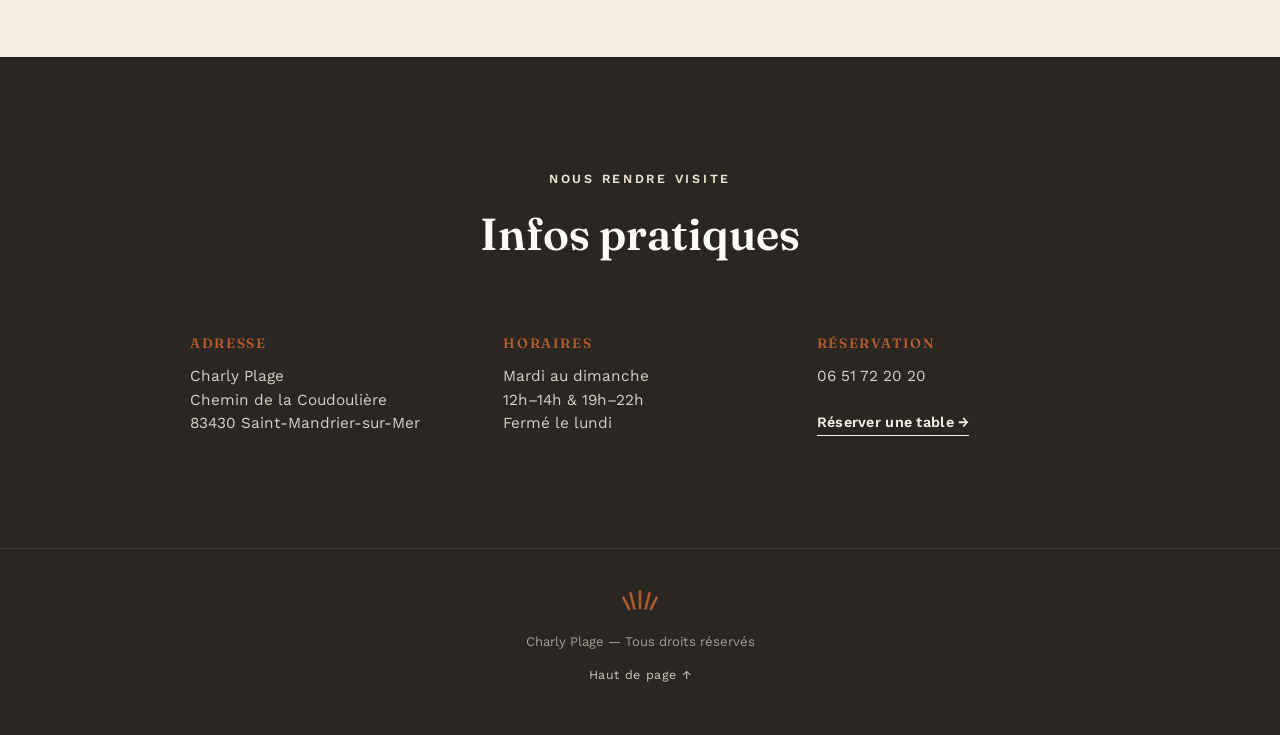
==== commit 4b569e59: "Update lieu copy and scale the whole La Carte header block - Replaced the intro paragraph with the n" ====
--- a/index.html
+++ b/index.html
@@ -69,9 +69,10 @@
       <p class="eyebrow">L'esprit de la maison</p>
       <h2>Un coin de plage, <br>une table sincère</h2>
       <p>
-        Bois brut, guirlandes de lumière et roseaux qui bruissent au vent du
-        large. Un décor fait main, un service chaleureux, et une seule règle :
-        prendre son temps.
+        À quelques mètres de la mer, Charly Plage vous invite à profiter d'un
+        cadre chaleureux et authentique. Entre cuisine généreuse, ambiance
+        conviviale et douceur du littoral, chaque moment est une parenthèse
+        de détente à partager en famille ou entre amis.
       </p>
       <a href="#infos" class="link-underline">Nous trouver &amp; horaires →</a>
     </div>
@@ -81,7 +82,7 @@
   </section>
 
   <!-- SUN DIVIDER -->
-  <div class="sun-divider reveal">
+  <div class="sun-divider sun-divider--carte reveal">
     <svg viewBox="0 0 240 130" aria-hidden="true">
       <g stroke="currentColor" stroke-width="8" stroke-linecap="square">
         <line x1="120" y1="120" x2="120" y2="10"/>
@@ -97,7 +98,7 @@
 
   <!-- CARTE -->
   <section class="menu-section" id="carte">
-    <div class="menu-heading reveal">
+    <div class="menu-heading menu-heading--carte reveal">
       <p class="eyebrow">Notre sélection</p>
       <h2>La Carte</h2>
     </div>
--- a/assets/css/style.css
+++ b/assets/css/style.css
@@ -321,6 +321,7 @@
   margin: 0 auto clamp(2rem, 5vw, 3rem);
 }
 .sun-divider svg{ width: 80px; height: auto; }
+.sun-divider--carte svg{ width: 108px; }
 
 /* ========================================================
    Menu section
@@ -333,6 +334,7 @@
 .menu-heading{ text-align: center; margin-bottom: clamp(2.5rem, 6vw, 4rem); }
 .menu-heading h2{ font-size: clamp(2.1rem, 4.5vw, 3.2rem); }
 #carte .menu-heading h2{ font-size: clamp(3.6rem, 12vw, 6.5rem); }
+.menu-heading--carte .eyebrow{ font-size: 0.92rem; letter-spacing: 0.26em; }
 
 .menu-columns{
   display: grid;
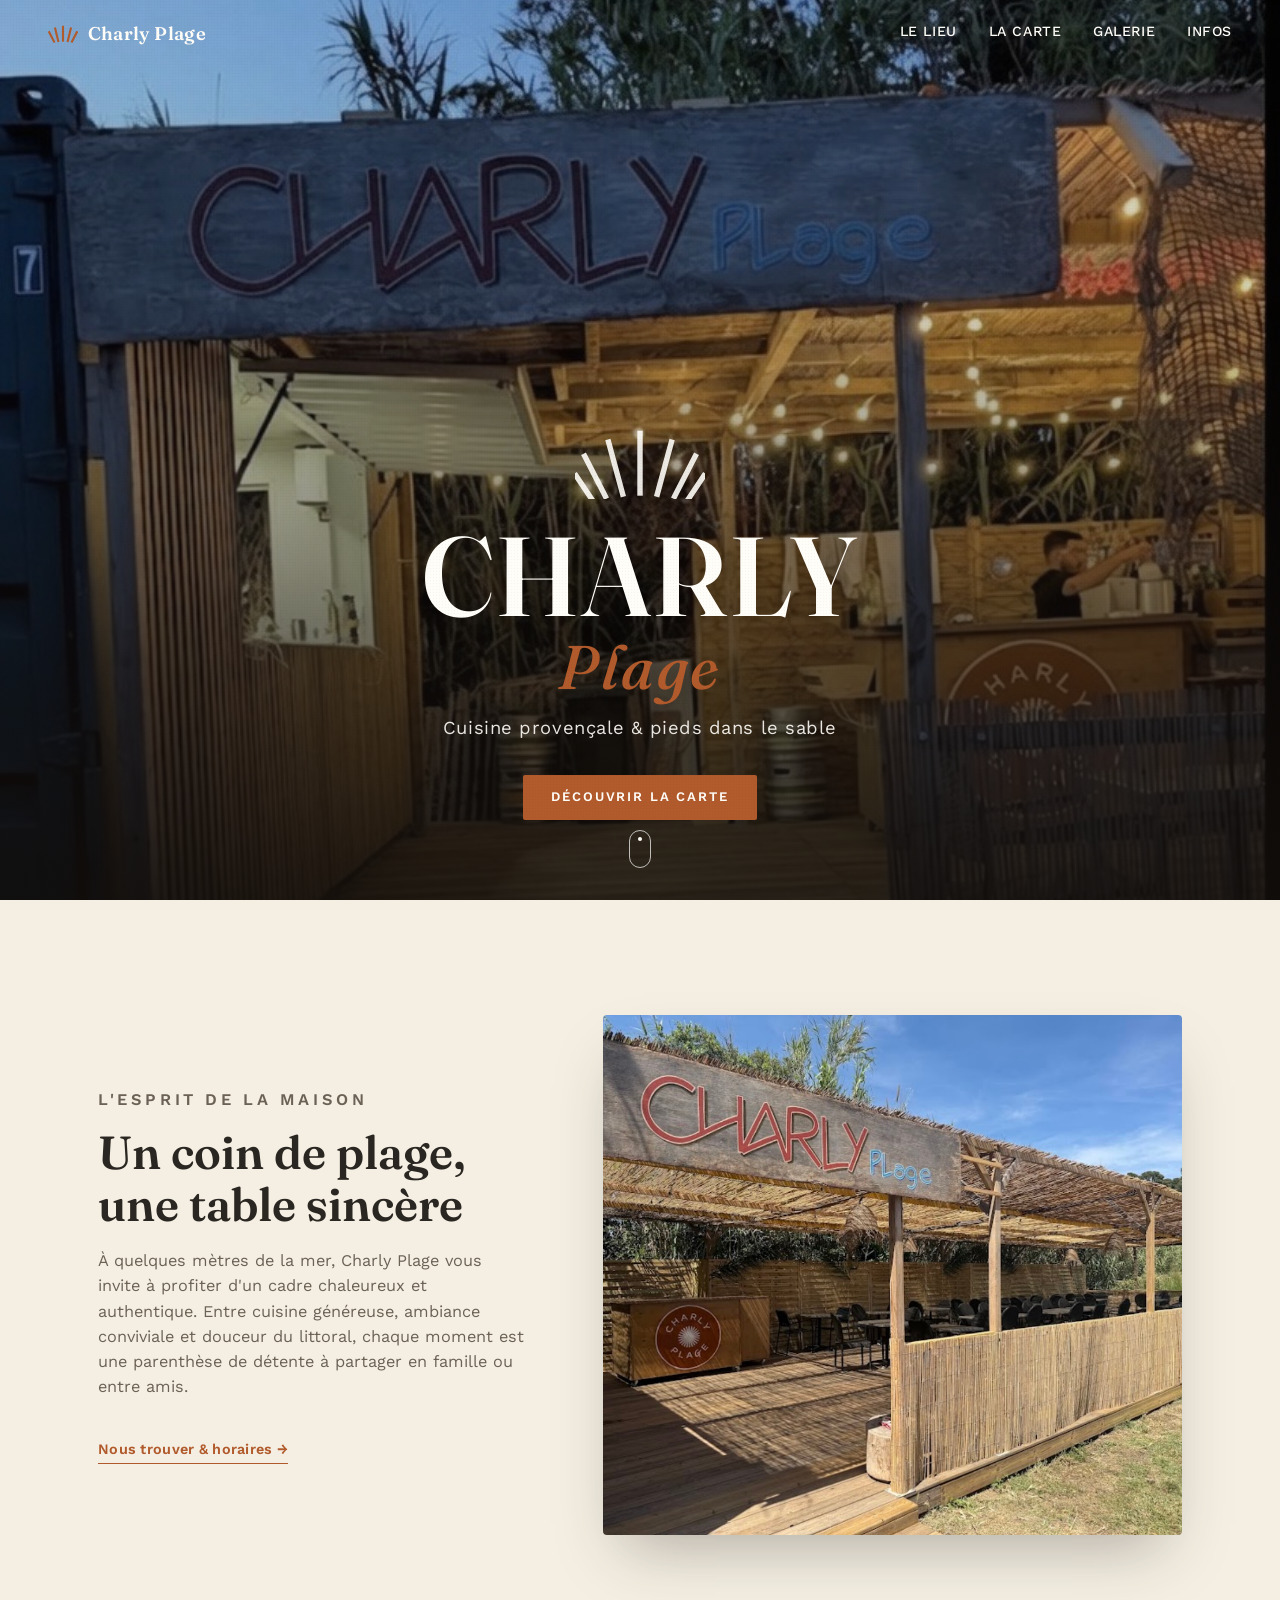
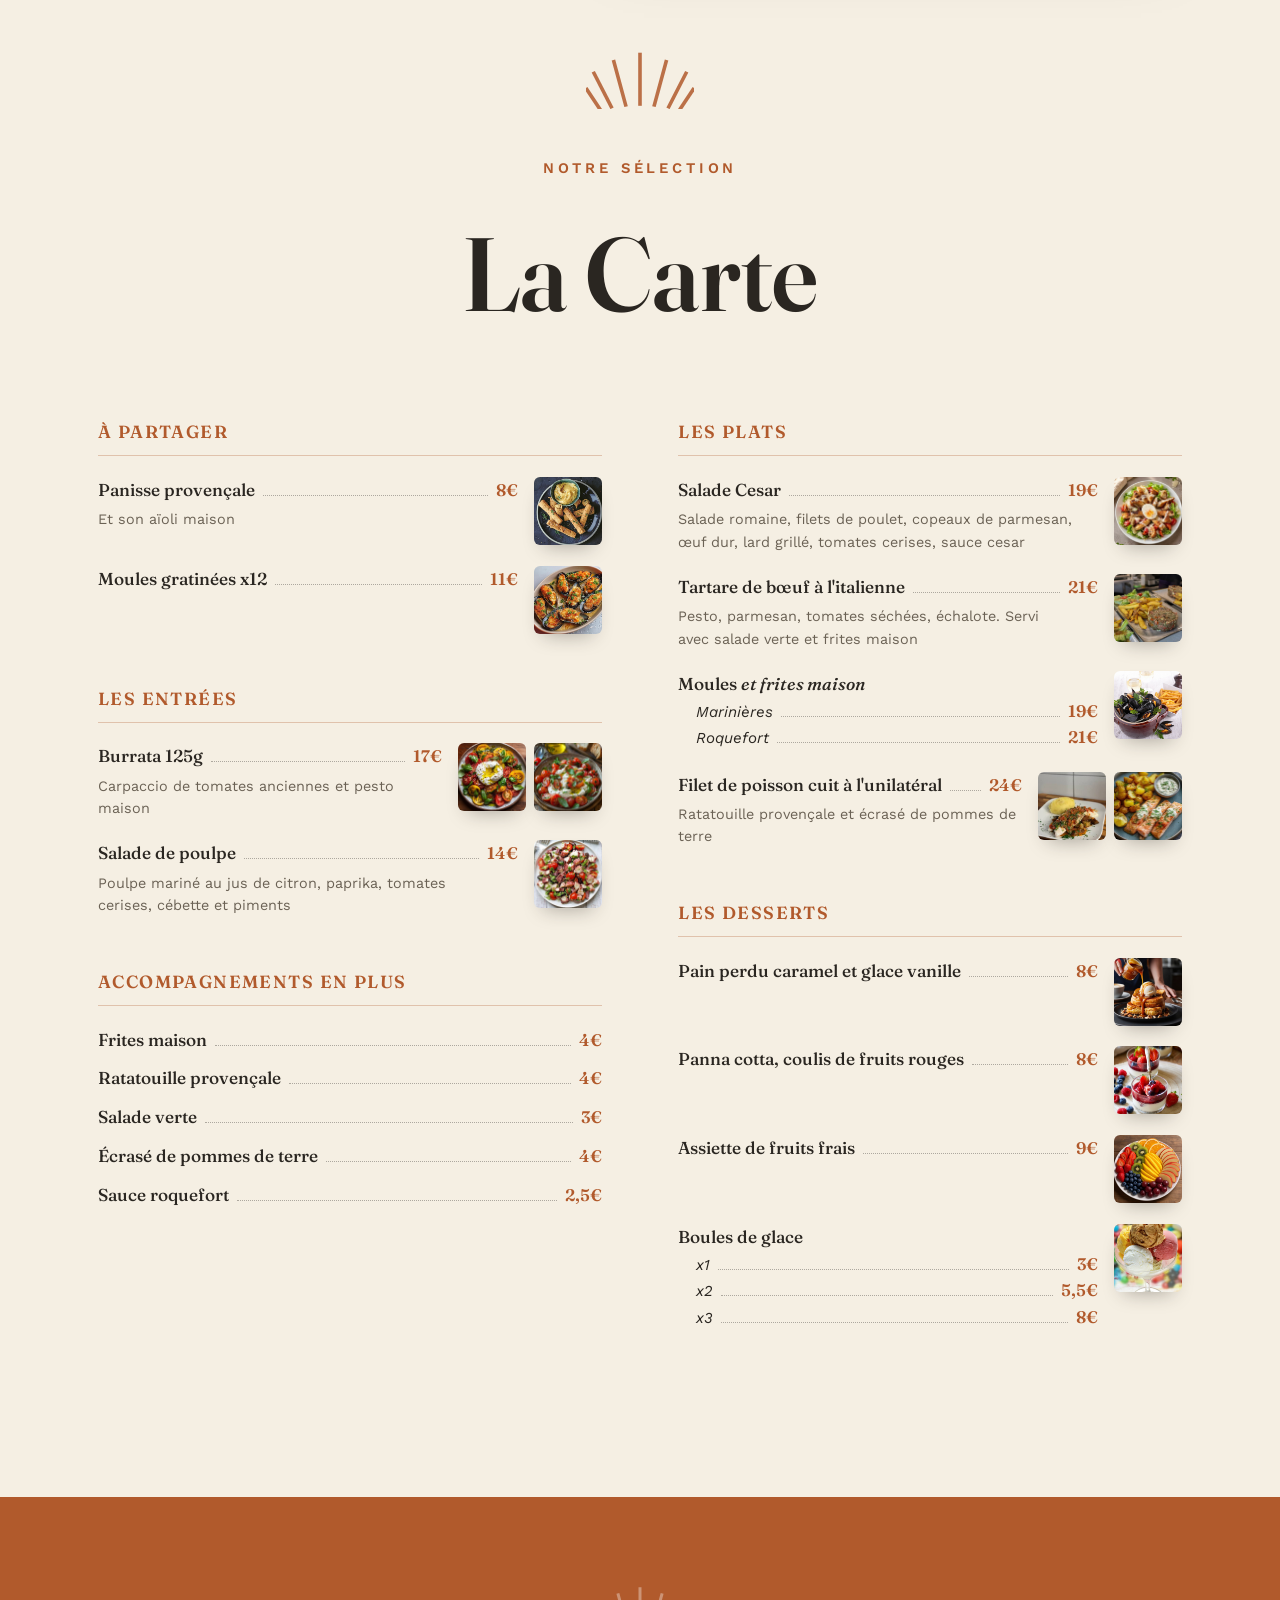
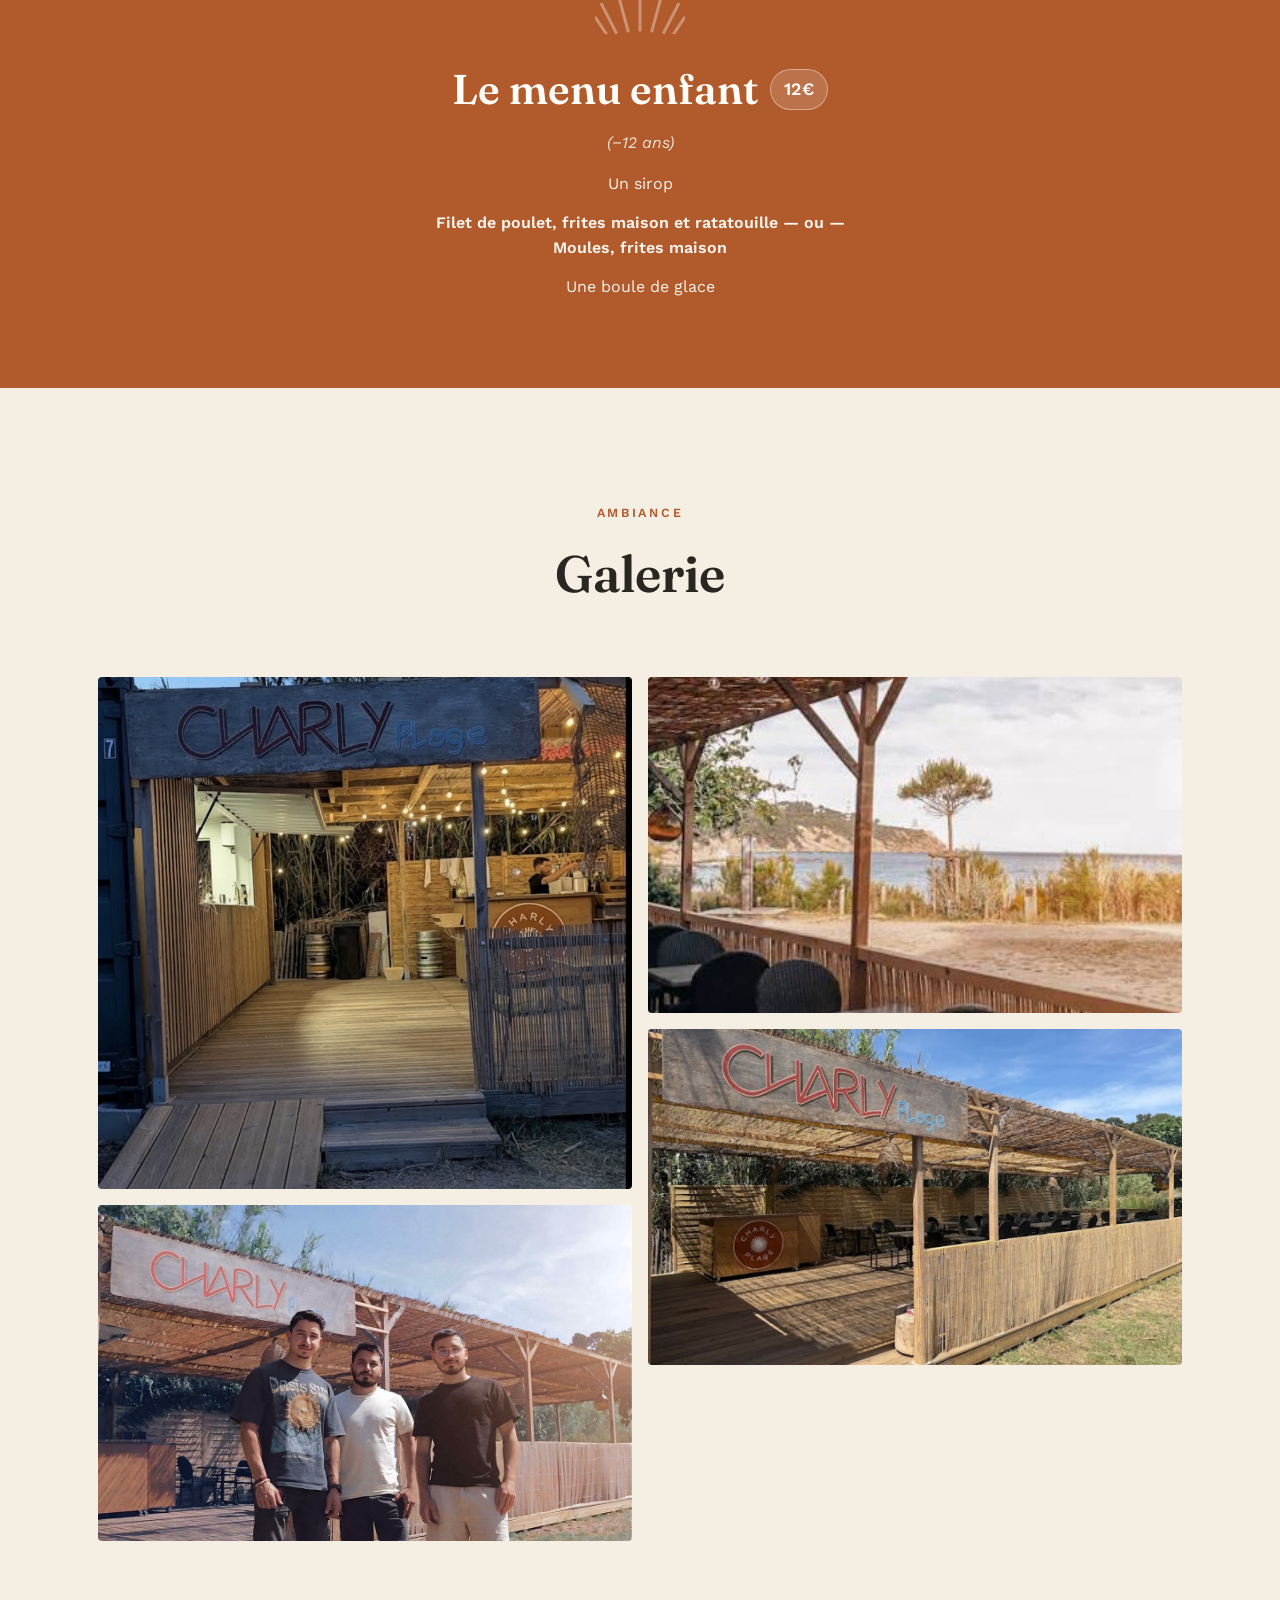
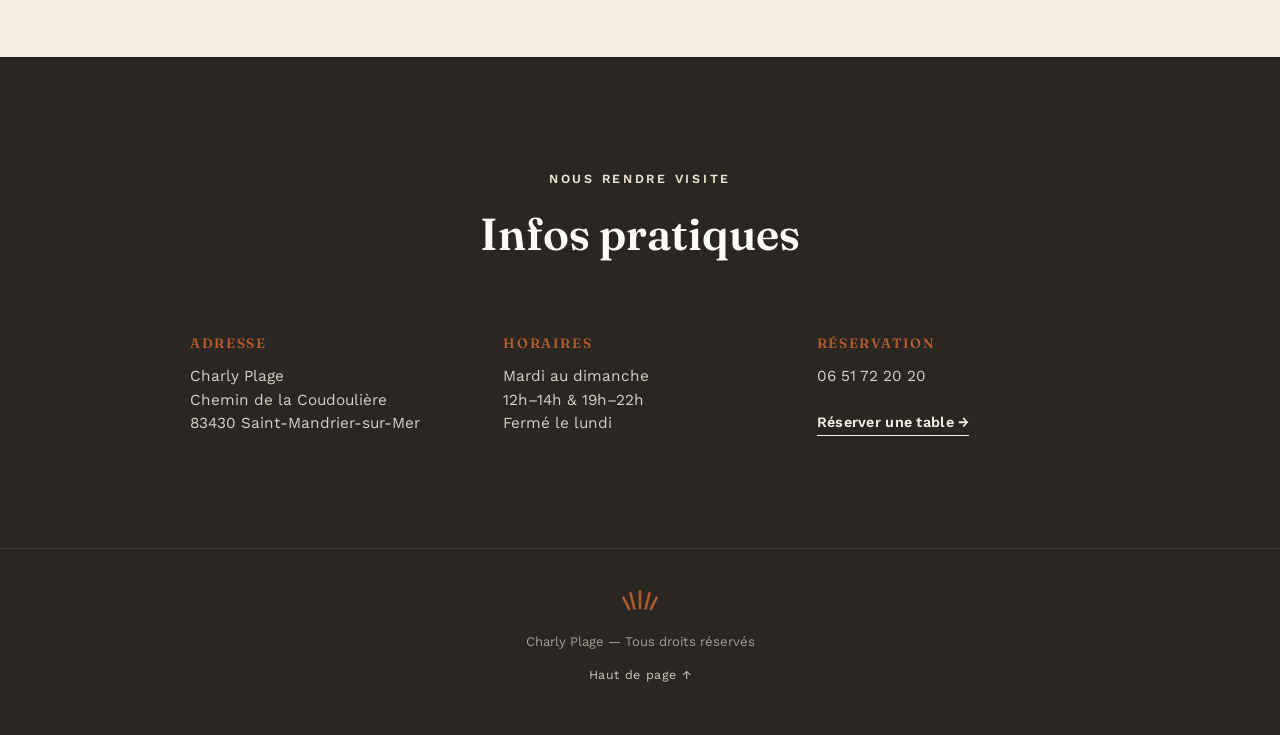
==== commit dd8c9228: "Remove scroll-reveal animation and JS image preloading delay Images now paint directly via inline ba" ====
--- a/index.html
+++ b/index.html
@@ -42,9 +42,9 @@
 
   <!-- HERO -->
   <section class="hero" id="accueil">
-    <div class="hero-media ph-image" data-img="images/hero-nuit.jpg"></div>
+    <div class="hero-media ph-image" style="background-image:url('images/hero-nuit.jpg')"></div>
     <div class="hero-overlay"></div>
-    <div class="hero-content reveal">
+    <div class="hero-content">
       <svg class="hero-sun" viewBox="0 0 240 130" aria-hidden="true">
         <g stroke="currentColor" stroke-width="10" stroke-linecap="square">
           <line x1="120" y1="120" x2="120" y2="10"/>
@@ -65,7 +65,7 @@
 
   <!-- LE LIEU -->
   <section class="intro" id="le-lieu">
-    <div class="intro-text reveal">
+    <div class="intro-text">
       <p class="eyebrow">L'esprit de la maison</p>
       <h2>Un coin de plage, <br>une table sincère</h2>
       <p>
@@ -76,13 +76,13 @@
       </p>
       <a href="#infos" class="link-underline">Nous trouver &amp; horaires →</a>
     </div>
-    <div class="intro-media reveal">
-      <div class="ph-image" data-img="images/terrasse-jour.jpg"></div>
+    <div class="intro-media">
+      <div class="ph-image" style="background-image:url('images/terrasse-jour.jpg')"></div>
     </div>
   </section>
 
   <!-- SUN DIVIDER -->
-  <div class="sun-divider sun-divider--carte reveal">
+  <div class="sun-divider sun-divider--carte">
     <svg viewBox="0 0 240 130" aria-hidden="true">
       <g stroke="currentColor" stroke-width="8" stroke-linecap="square">
         <line x1="120" y1="120" x2="120" y2="10"/>
@@ -98,14 +98,14 @@
 
   <!-- CARTE -->
   <section class="menu-section" id="carte">
-    <div class="menu-heading menu-heading--carte reveal">
+    <div class="menu-heading menu-heading--carte">
       <p class="eyebrow">Notre sélection</p>
       <h2>La Carte</h2>
     </div>
 
     <div class="menu-columns">
 
-      <div class="menu-col reveal">
+      <div class="menu-col">
 
         <div class="menu-group">
           <h3>À partager</h3>
@@ -116,7 +116,7 @@
                 <p class="desc">Et son aïoli maison</p>
               </div>
               <div class="menu-thumbs">
-                <div class="menu-thumb ph-image" data-img="images/panisse.jpg"></div>
+                <div class="menu-thumb ph-image" style="background-image:url('images/panisse.jpg')"></div>
               </div>
             </li>
             <li class="menu-item--photo">
@@ -124,7 +124,7 @@
                 <div class="menu-item-head"><span class="dish">Moules gratinées x12</span><span class="dots"></span><span class="price">11€</span></div>
               </div>
               <div class="menu-thumbs">
-                <div class="menu-thumb ph-image" data-img="images/moules-gratinees.jpg"></div>
+                <div class="menu-thumb ph-image" style="background-image:url('images/moules-gratinees.jpg')"></div>
               </div>
             </li>
           </ul>
@@ -139,8 +139,8 @@
                 <p class="desc">Carpaccio de tomates anciennes et pesto maison</p>
               </div>
               <div class="menu-thumbs">
-                <div class="menu-thumb ph-image" data-img="images/burrata-1.jpg"></div>
-                <div class="menu-thumb ph-image" data-img="images/burrata-2.jpg"></div>
+                <div class="menu-thumb ph-image" style="background-image:url('images/burrata-1.jpg')"></div>
+                <div class="menu-thumb ph-image" style="background-image:url('images/burrata-2.jpg')"></div>
               </div>
             </li>
             <li class="menu-item--photo">
@@ -149,7 +149,7 @@
                 <p class="desc">Poulpe mariné au jus de citron, paprika, tomates cerises, cébette et piments</p>
               </div>
               <div class="menu-thumbs">
-                <div class="menu-thumb ph-image" data-img="images/salade-poulpe.jpg"></div>
+                <div class="menu-thumb ph-image" style="background-image:url('images/salade-poulpe.jpg')"></div>
               </div>
             </li>
           </ul>
@@ -168,7 +168,7 @@
 
       </div>
 
-      <div class="menu-col reveal">
+      <div class="menu-col">
 
         <div class="menu-group">
           <h3>Les plats</h3>
@@ -179,7 +179,7 @@
                 <p class="desc">Salade romaine, filets de poulet, copeaux de parmesan, œuf dur, lard grillé, tomates cerises, sauce cesar</p>
               </div>
               <div class="menu-thumbs">
-                <div class="menu-thumb ph-image" data-img="images/salade-cesar.jpg"></div>
+                <div class="menu-thumb ph-image" style="background-image:url('images/salade-cesar.jpg')"></div>
               </div>
             </li>
             <li class="menu-item--photo">
@@ -188,7 +188,7 @@
                 <p class="desc">Pesto, parmesan, tomates séchées, échalote. Servi avec salade verte et frites maison</p>
               </div>
               <div class="menu-thumbs">
-                <div class="menu-thumb ph-image" data-img="images/tartare.jpg"></div>
+                <div class="menu-thumb ph-image" style="background-image:url('images/tartare.jpg')"></div>
               </div>
             </li>
             <li class="menu-item--photo">
@@ -198,7 +198,7 @@
                 <div class="menu-item-head sub"><span class="dish">Roquefort</span><span class="dots"></span><span class="price">21€</span></div>
               </div>
               <div class="menu-thumbs">
-                <div class="menu-thumb ph-image" data-img="images/moules-frites.jpg"></div>
+                <div class="menu-thumb ph-image" style="background-image:url('images/moules-frites.jpg')"></div>
               </div>
             </li>
             <li class="menu-item--photo">
@@ -207,8 +207,8 @@
                 <p class="desc">Ratatouille provençale et écrasé de pommes de terre</p>
               </div>
               <div class="menu-thumbs">
-                <div class="menu-thumb ph-image" data-img="images/filet-poisson-1.jpg"></div>
-                <div class="menu-thumb ph-image" data-img="images/filet-poisson-2.jpg"></div>
+                <div class="menu-thumb ph-image" style="background-image:url('images/filet-poisson-1.jpg')"></div>
+                <div class="menu-thumb ph-image" style="background-image:url('images/filet-poisson-2.jpg')"></div>
               </div>
             </li>
           </ul>
@@ -222,7 +222,7 @@
                 <div class="menu-item-head"><span class="dish">Pain perdu caramel et glace vanille</span><span class="dots"></span><span class="price">8€</span></div>
               </div>
               <div class="menu-thumbs">
-                <div class="menu-thumb ph-image" data-img="images/pain-perdu.jpg"></div>
+                <div class="menu-thumb ph-image" style="background-image:url('images/pain-perdu.jpg')"></div>
               </div>
             </li>
             <li class="menu-item--photo">
@@ -230,7 +230,7 @@
                 <div class="menu-item-head"><span class="dish">Panna cotta, coulis de fruits rouges</span><span class="dots"></span><span class="price">8€</span></div>
               </div>
               <div class="menu-thumbs">
-                <div class="menu-thumb ph-image" data-img="images/panna-cotta.jpg"></div>
+                <div class="menu-thumb ph-image" style="background-image:url('images/panna-cotta.jpg')"></div>
               </div>
             </li>
             <li class="menu-item--photo">
@@ -238,7 +238,7 @@
                 <div class="menu-item-head"><span class="dish">Assiette de fruits frais</span><span class="dots"></span><span class="price">9€</span></div>
               </div>
               <div class="menu-thumbs">
-                <div class="menu-thumb ph-image" data-img="images/fruits-frais.jpg"></div>
+                <div class="menu-thumb ph-image" style="background-image:url('images/fruits-frais.jpg')"></div>
               </div>
             </li>
             <li class="menu-item--photo">
@@ -249,7 +249,7 @@
                 <div class="menu-item-head sub"><span class="dish">x3</span><span class="dots"></span><span class="price">8€</span></div>
               </div>
               <div class="menu-thumbs">
-                <div class="menu-thumb ph-image" data-img="images/boules-glace.jpg"></div>
+                <div class="menu-thumb ph-image" style="background-image:url('images/boules-glace.jpg')"></div>
               </div>
             </li>
           </ul>
@@ -261,7 +261,7 @@
   </section>
 
   <!-- MENU ENFANT BAND -->
-  <section class="kids-band reveal">
+  <section class="kids-band">
     <svg class="kids-sun" viewBox="0 0 240 130" aria-hidden="true">
       <g stroke="currentColor" stroke-width="8" stroke-linecap="square">
         <line x1="120" y1="120" x2="120" y2="10"/>
@@ -282,21 +282,21 @@
 
   <!-- GALERIE -->
   <section class="gallery" id="galerie">
-    <div class="menu-heading reveal">
+    <div class="menu-heading">
       <p class="eyebrow">Ambiance</p>
       <h2>Galerie</h2>
     </div>
     <div class="gallery-grid">
-      <div class="gallery-item tall reveal ph-image" data-img="images/hero-nuit.jpg" data-full="images/hero-nuit.jpg"></div>
-      <div class="gallery-item reveal ph-image" data-img="images/terrasse-mer.jpg" data-full="images/terrasse-mer.jpg"></div>
-      <div class="gallery-item reveal ph-image" data-img="images/terrasse-jour.jpg" data-full="images/terrasse-jour.jpg"></div>
-      <div class="gallery-item wide reveal ph-image" data-img="images/equipe.jpg" data-full="images/equipe.jpg"></div>
+      <div class="gallery-item tall ph-image" style="background-image:url('images/hero-nuit.jpg')" data-full="images/hero-nuit.jpg"></div>
+      <div class="gallery-item ph-image" style="background-image:url('images/terrasse-mer.jpg')" data-full="images/terrasse-mer.jpg"></div>
+      <div class="gallery-item ph-image" style="background-image:url('images/terrasse-jour.jpg')" data-full="images/terrasse-jour.jpg"></div>
+      <div class="gallery-item wide ph-image" style="background-image:url('images/equipe.jpg')" data-full="images/equipe.jpg"></div>
     </div>
   </section>
 
   <!-- INFOS -->
   <section class="infos" id="infos">
-    <div class="infos-inner reveal">
+    <div class="infos-inner">
       <p class="eyebrow eyebrow--light">Nous rendre visite</p>
       <h2>Infos pratiques</h2>
       <div class="infos-grid">
--- a/assets/css/style.css
+++ b/assets/css/style.css
@@ -70,38 +70,17 @@
 }
 
 /* ========================================================
-   Placeholder image system
+   Photo blocks (background-image divs)
    ======================================================== */
 .ph-image{
   position: relative;
   width: 100%;
   height: 100%;
-  background:
-    linear-gradient(135deg, rgba(255,255,255,0.10), rgba(0,0,0,0.12)),
-    linear-gradient(135deg, #C97A44, #8F4520);
+  background-color: var(--cream-soft);
   background-size: cover;
   background-position: center;
   overflow: hidden;
 }
-.ph-image::after{
-  content: attr(data-img);
-  position: absolute;
-  left: 50%; top: 50%;
-  transform: translate(-50%, -50%);
-  width: 82%;
-  text-align: center;
-  font-family: var(--font-body);
-  font-size: 0.72rem;
-  letter-spacing: 0.04em;
-  color: rgba(255,255,255,0.85);
-  background: rgba(0,0,0,0.18);
-  border: 1px dashed rgba(255,255,255,0.5);
-  padding: 0.6em 0.8em;
-  border-radius: 4px;
-  pointer-events: none;
-}
-/* once the real photo loads, the caption hint fades away */
-.ph-image.loaded::after{ display: none; }
 
 /* ========================================================
    Header
@@ -559,15 +538,6 @@
   cursor: pointer;
 }
 
-/* ========================================================
-   Scroll reveal
-   ======================================================== */
-.reveal{
-  opacity: 0;
-  transform: translateY(28px);
-  transition: opacity 0.8s ease, transform 0.8s ease;
-}
-.reveal.in-view{ opacity: 1; transform: translateY(0); }
 
 /* ========================================================
    Responsive
